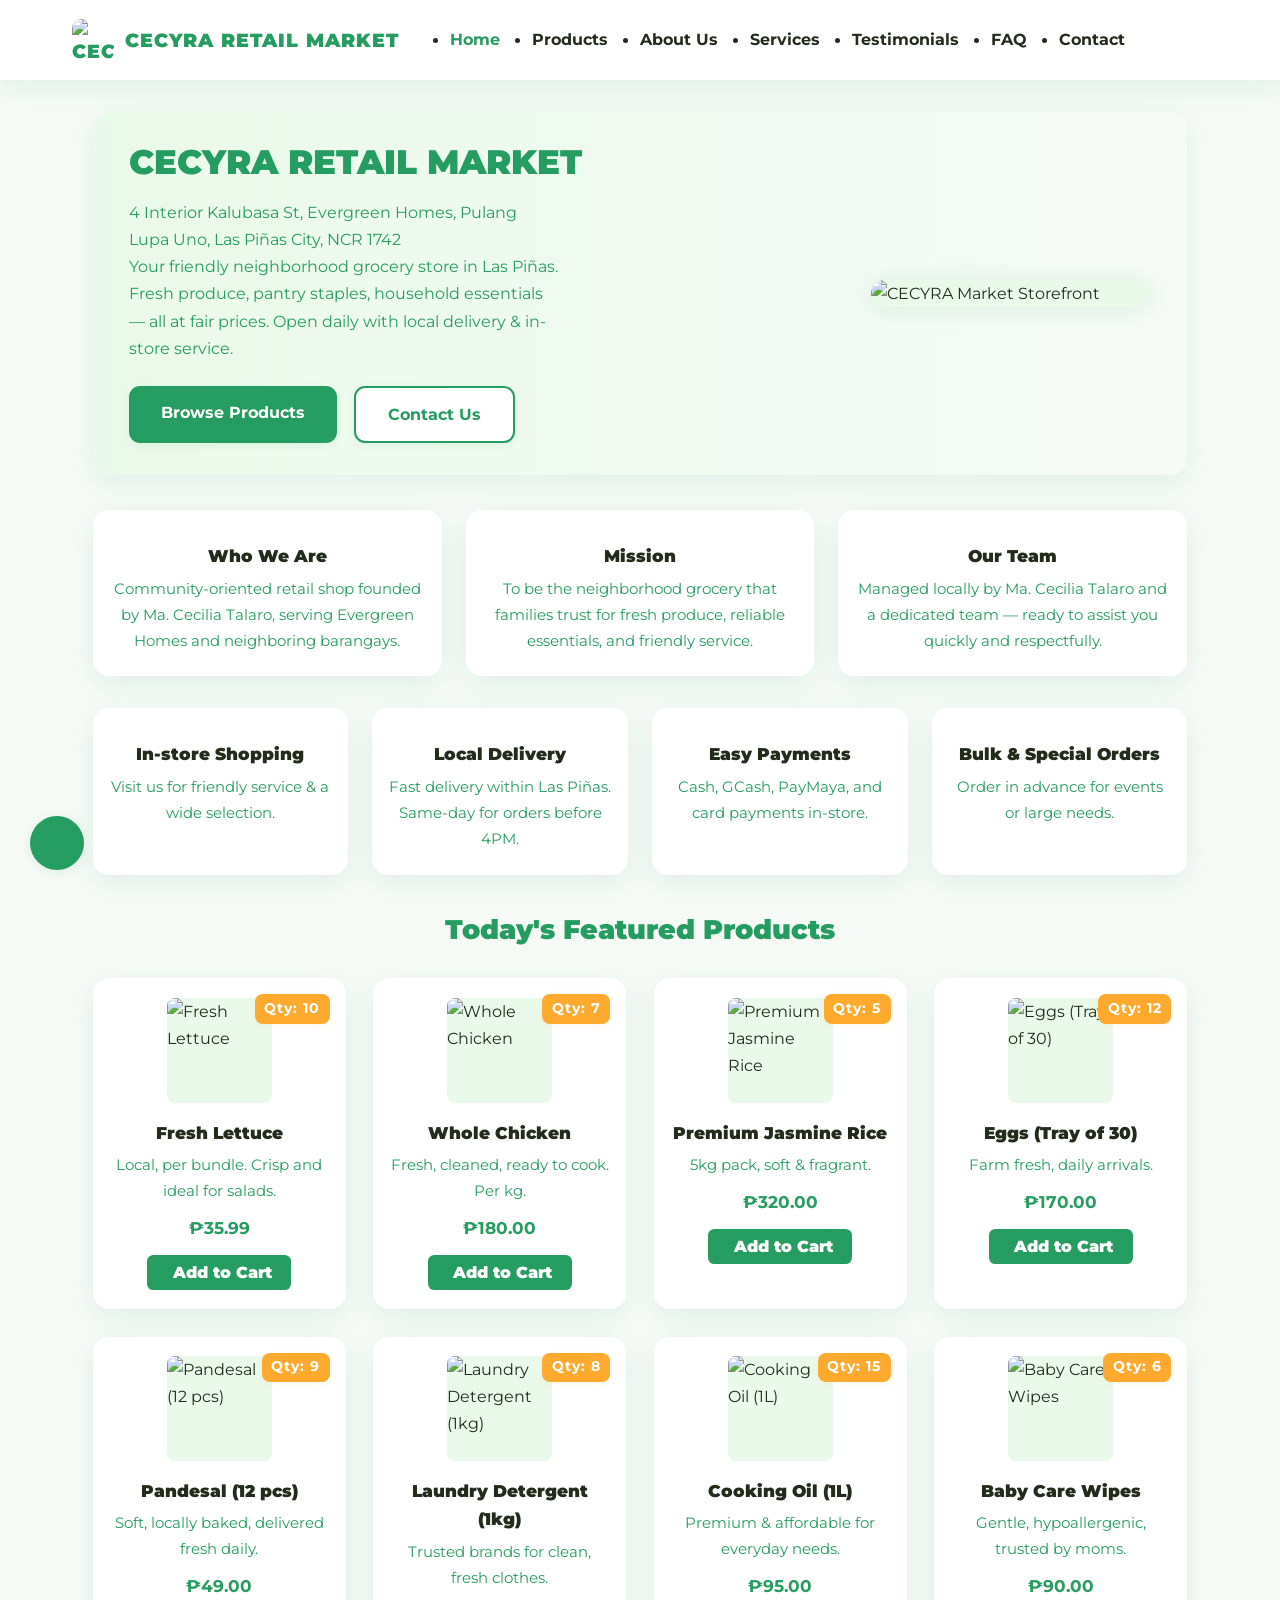
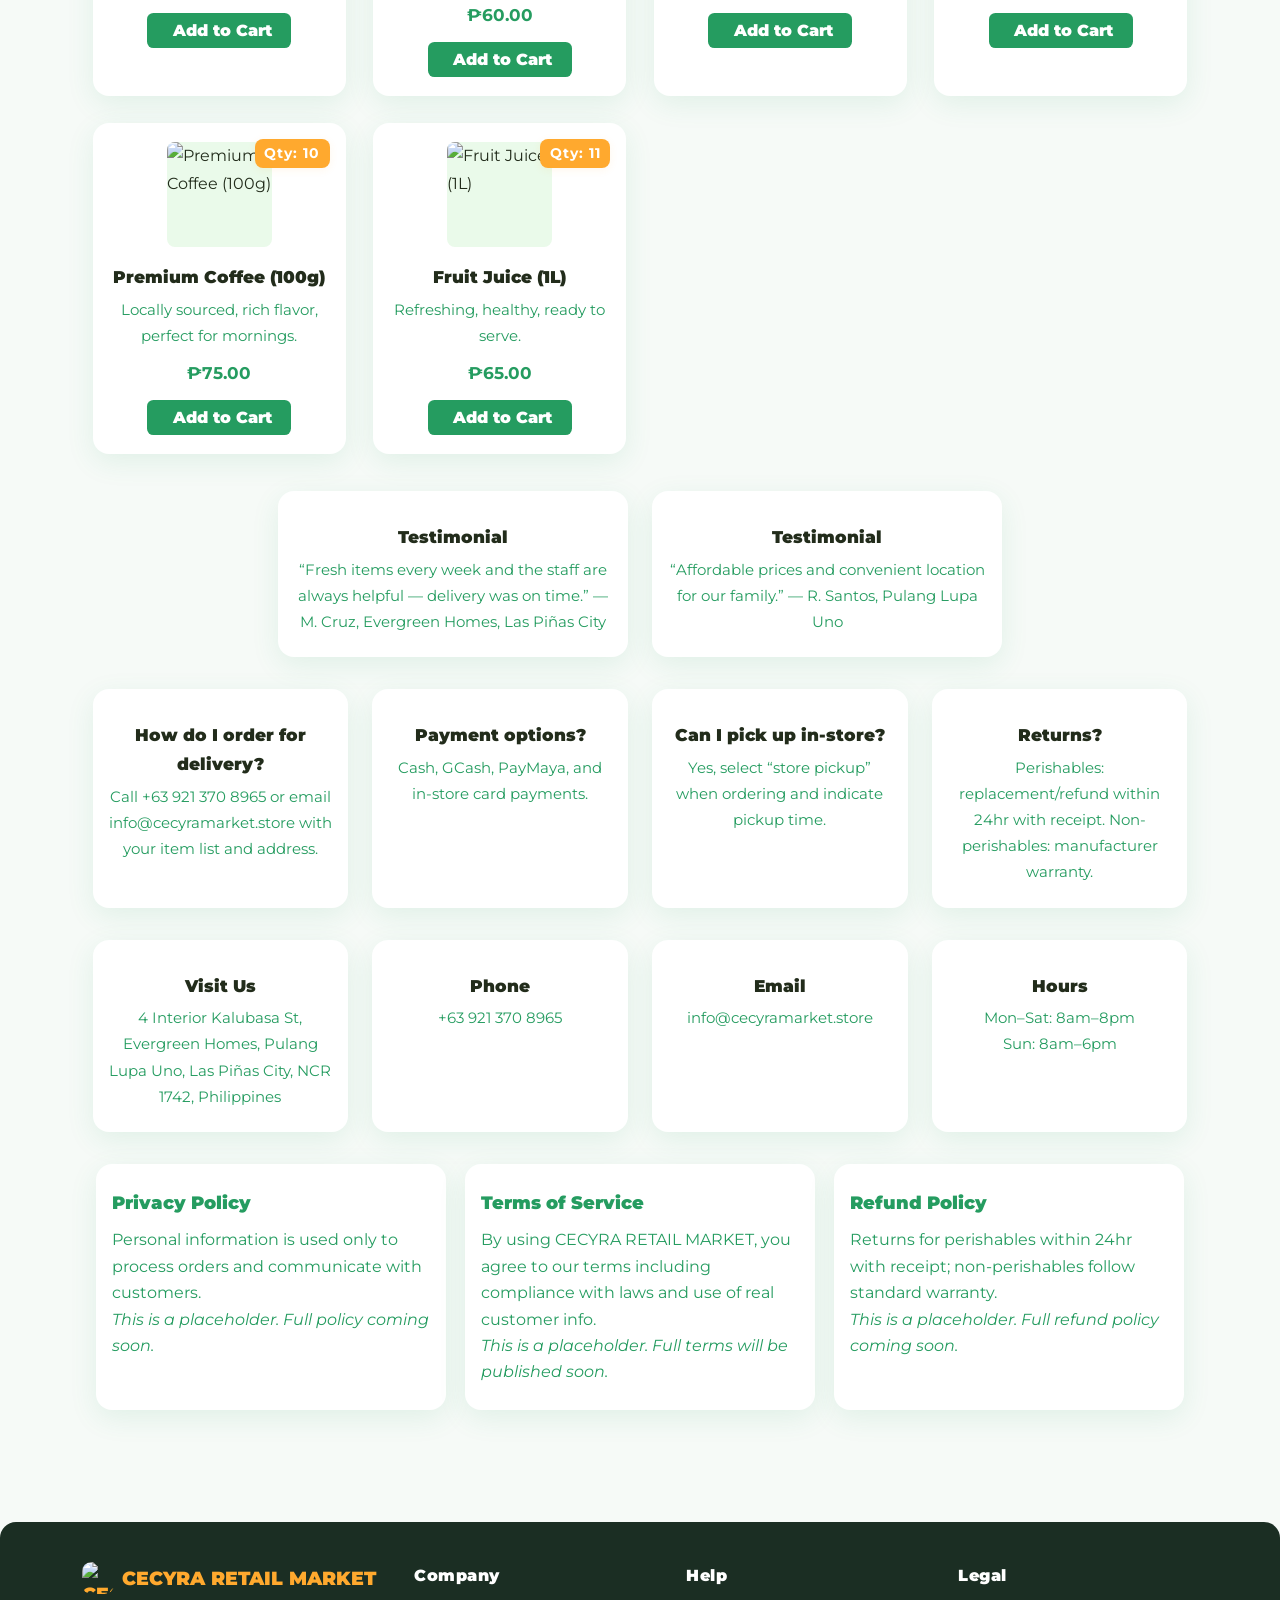
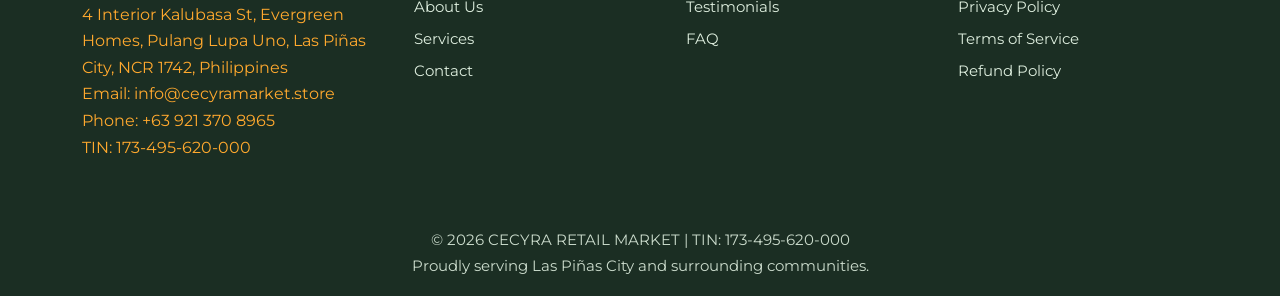
==== index.html @ d8982e48 "Update print statement from 'Hello' to 'Goodbye'" ====
<!DOCTYPE html>
<html lang="en">
<head>
  <meta charset="UTF-8" />
  <meta name="viewport" content="width=device-width, initial-scale=1.0" />
  <title>CECYRA RETAIL MARKET | Local Grocery & Essentials in Las Piñas</title>
  <link rel="icon" type="image/png" href="image/FAVICON.png" />
  <!-- Google Fonts -->
  <link href="https://fonts.googleapis.com/css2?family=Montserrat:wght@400;700;900&display=swap" rel="stylesheet" />
  <!-- Remixicon for icons -->
  <link href="https://cdn.jsdelivr.net/npm/remixicon@4.5.0/fonts/remixicon.css" rel="stylesheet" />
  <style>
    :root {
      --primary: #259c60;
      --accent: #ffa92e;
      --text: #222c1b;
      --background: #f6faf7;
      --white: #fff;
      --radius: 1rem;
      --shadow: 0 8px 28px 0 rgba(37,156,96,0.10);
      --border: 1px solid #e3efdf;
      --footer-bg: #1b2e23;
    }
    * { box-sizing: border-box; margin: 0; padding: 0; }
    body {
      font-family: 'Montserrat', Arial, sans-serif;
      background: var(--background);
      color: var(--text);
      min-height: 100vh;
      line-height: 1.7;
    }
    a {
      color: var(--primary);
      text-decoration: none;
      transition: color .2s;
    }
    a:hover { color: var(--accent); }
    img { max-width: 100%; display: block; border-radius: .6rem; }
    button, input {
      font-family: inherit; outline: none; border: none; background: none;
    }
    /* Header */
    .header {
      width: 100%; background: var(--white); box-shadow: var(--shadow);
      position: sticky; top: 0; z-index: 99;
    }
    .nav {
      display: flex; align-items: center; justify-content: space-between;
      max-width: 1200px; margin: 0 auto; padding: 1.2rem 2rem;
      position: relative;
    }
    .nav-logo {
      display: flex; align-items: center; gap: 0.7rem; font-size: 1.2rem; font-weight: 900; color: var(--primary);
      letter-spacing: 1px;
    }
    .nav-logo img { width: 42px; height: 42px; }
    .nav-list {
      display: flex; align-items: center; gap: 2rem;
    }
    .nav-link {
      color: var(--text); font-weight: 700;
      font-size: 1rem; padding: 0.2rem 0;
      position: relative;
      transition: color .2s;
    }
    .nav-link.active, .nav-link:hover { color: var(--primary); }
    .nav-actions { display: flex; align-items: center; gap: 1.2rem; }
    .nav-toggle {
      display: none; font-size: 2rem; background: none; border: none; cursor: pointer; color: var(--primary); margin-left: 1rem;
      z-index: 200;
    }
    /* Cart Floating Button */
    .floating-cart-btn {
      position: fixed;
      left: 30px; bottom: 30px; z-index: 150;
      background: var(--primary);
      color: var(--white);
      border-radius: 50%;
      width: 54px; height: 54px;
      display: flex; align-items: center; justify-content: center;
      font-size: 2rem; box-shadow: 0 2px 12px 0 rgba(37,156,96,0.13);
      cursor: pointer; border: none;
      transition: background .2s, color .2s, box-shadow .2s;
    }
    .floating-cart-btn:hover {
      background: var(--accent);
      color: var(--primary);
    }
    @media (max-width: 500px) {
      .floating-cart-btn {
        left: 10px; bottom: 10px; width: 42px; height: 42px; font-size: 1.3rem;
      }
    }
    /* Cart Sidebar & Overlay */
    .cart-overlay {
      position: fixed; top: 0; left: 0; width: 100vw; height: 100vh;
      background: rgba(37,156,96,0.14); z-index: 100; display: none;
    }
    .cart-overlay.active { display: block; }
    .cart-sidebar {
      position: fixed; top: 0; right: -100%; width: 350px; max-width: 96vw; height: 100%;
      background: var(--white); box-shadow: -2px 0 16px 0 rgba(37,156,96,0.12);
      z-index: 101; padding: 2rem 1.5rem; display: flex; flex-direction: column; transition: right .25s;
      overflow-y: auto;
    }
    .cart-sidebar.open { right: 0; }
    .cart-sidebar-header {
      display: flex; align-items: center; justify-content: space-between; margin-bottom: 2rem;
    }
    .cart-sidebar-title { font-size: 1.15rem; font-weight: 900; color: var(--primary); }
    .cart-sidebar-close {
      font-size: 1.7rem; color: var(--primary); cursor: pointer; background: none; border: none;
      transition: color .2s;
    }
    .cart-items { flex: 1; overflow-y: auto; display: flex; flex-direction: column; gap: 1.2rem; }
    .cart-item {
      display: flex; gap: 1rem; align-items: flex-start; border-bottom: 1px solid #e3efdf; padding-bottom: 1rem;
    }
    .cart-item-img { width: 55px; height: 55px; object-fit: contain; border-radius: .6rem; background: #eafaea; }
    .cart-item-details { flex: 1; }
    .cart-item-title { font-size: 1rem; font-weight: 700; margin-bottom: .12rem; }
    .cart-item-price { color: var(--primary); font-weight: 700; margin-bottom: .12rem; font-size: 0.97rem; }
    .cart-item-qty {
      display: flex; align-items: center; gap: .4rem; margin-top: .18rem;
    }
    .cart-item-qty-btn {
      font-size: 1.05rem; background: var(--background); border-radius: .3rem; padding: 2px 7px; cursor: pointer;
      color: var(--primary); border: 1px solid #cce4da; transition: background .2s, color .2s;
    }
    .cart-item-qty-btn:hover { background: var(--primary); color: var(--white); }
    .cart-item-remove {
      color: #e14d4d; font-size: 1.13rem; margin-left: .5rem; cursor: pointer; background: none; border: none; transition: color .2s;
    }
    .cart-sidebar-footer {
      margin-top: 2rem; display: flex; align-items: center; justify-content: space-between; font-weight: 700; font-size: 1.05rem;
    }
    .cart-sidebar-footer .checkout-btn {
      padding: 0.6rem 1.3rem; background: var(--primary); color: var(--white); border-radius: .5rem; border: none;
      font-weight: 700; cursor: pointer; transition: background .2s;
    }
    .cart-sidebar-footer .checkout-btn:hover { background: var(--accent); color: var(--primary); }
    /* Main Content */
    main { max-width: 1130px; margin: 0 auto; padding: 2rem 1.1rem 3rem; }
    .hero {
      display: flex; align-items: center; justify-content: space-between; gap: 2.5rem;
      background: linear-gradient(90deg, #eafaea 0%, #f6faf7 100%);
      border-radius: var(--radius); padding: 2rem 2.3rem; margin-bottom: 2.2rem;
      box-shadow: var(--shadow); flex-wrap: wrap;
    }
    .hero-content { flex: 1; min-width: 260px; }
    .hero-title {
      font-size: 2.1rem; font-weight: 900; color: var(--primary); line-height: 1.1; margin-bottom: 1.1rem;
    }
    .hero-desc { color: #259c60; font-size: 1rem; margin-bottom: 1.5rem; max-width: 430px; }
    .hero-btns { display: flex; gap: 1.05rem; }
    .btn-primary, .btn-secondary {
      padding: 0.8rem 2rem; font-size: 1rem; border-radius: .7rem; font-weight: 700;
      cursor: pointer; transition: background .2s, color .2s, box-shadow .2s; box-shadow: 0 2px 8px 0 rgba(37,156,96,.08);
      outline: none; border: none;
    }
    .btn-primary { background: var(--primary); color: var(--white); }
    .btn-primary:hover { background: var(--accent); color: var(--primary);}
    .btn-secondary { background: var(--white); color: var(--primary); border: 2px solid var(--primary);}
    .btn-secondary:hover { background: var(--primary); color: var(--white);}
    .hero-img-container { min-width: 220px; flex: 1; display: flex; justify-content: flex-end; align-items: center;}
    .hero-img {
      width: 280px; max-width: 100%; border-radius: var(--radius); box-shadow: 0 2px 24px 0 rgba(37,156,96,.13); background: #eafaea; object-fit: contain;
    }
    /* Product Section */
    .section-title {
      font-size: 1.7rem; color: var(--primary); font-weight: 900; text-align: center; margin-bottom: 1.6rem; margin-top: .8rem;
    }
    .products-grid {
      display: grid; grid-template-columns: repeat(auto-fit, minmax(220px, 1fr)); gap: 1.7rem; margin-bottom: 2.3rem;
    }
    .product-card {
      background: var(--white); border-radius: var(--radius); box-shadow: var(--shadow); padding: 1.2rem 1rem;
      display: flex; flex-direction: column; align-items: center; transition: transform .18s, box-shadow .2s; position: relative;
    }
    .product-card:hover { transform: translateY(-5px) scale(1.03); box-shadow: 0 11px 28px 0 rgba(37,156,96,.15);}
    .product-img { width: 105px; height: 105px; object-fit: contain; margin-bottom: 1rem; background: #eafaea; border-radius: .5rem;}
    .product-name { font-weight: 900; font-size: 1.05rem; text-align: center; margin-bottom: .3rem;}
    .product-desc { font-size: 0.96rem; color: #259c60; margin-bottom: 0.55rem; text-align: center;}
    .product-stock { font-size: 0.93rem; margin-bottom: 0.2rem; color: var(--primary);}
    .product-price { font-weight: 700; font-size: 1.08rem; color: var(--primary); margin-bottom: .8rem;}
    .product-add {
      background: var(--primary); color: var(--white); border-radius: .4rem; padding: 0.5rem 1.2rem; font-weight: 900; cursor: pointer; font-size: 1rem; border: none;
      transition: background .2s; display: flex; align-items: center; gap: .4rem;
    }
    .product-add:hover { background: var(--accent); color: var(--primary);}
    .product-badge {
      position: absolute; top: 1rem; right: 1rem; background: var(--accent); color: var(--white); font-weight: 700; font-size: .87rem;
      padding: 0.17rem 0.6rem; border-radius: .5rem; letter-spacing: 1px; box-shadow: 0 2px 8px 0 rgba(255,169,46,0.09);
    }
    /* Info Sections */
    .info-sections {
      display: flex; flex-wrap: wrap; gap: 1.5rem; margin-bottom: 2rem; justify-content: center;
    }
    .info-card {
      background: var(--white); border-radius: var(--radius); box-shadow: var(--shadow); padding: 1.4rem 1rem; min-width: 200px; flex: 1 1 220px;
      display: flex; flex-direction: column; align-items: center; text-align: center; max-width: 350px;
    }
    .info-icon { font-size: 2rem; color: var(--primary); margin-bottom: 0.6rem;}
    .info-title { font-size: 1.06rem; font-weight: 900; margin-bottom: .3rem;}
    .info-desc { color: #259c60; font-size: 0.96rem;}
    /* Policy Sections */
    .policy-sections {
      display: flex; flex-wrap: wrap; gap: 1.2rem; margin: 1.5rem 0; justify-content: center;
    }
    .policy-card {
      background: var(--white); border-radius: var(--radius); box-shadow: var(--shadow); padding: 1.5rem 1rem; min-width: 200px; flex: 1 1 200px;
      max-width: 350px; text-align: left; display: flex; flex-direction: column;
    }
    .policy-title { font-size: 1.12rem; font-weight: 900; margin-bottom: .55rem; color: var(--primary);}
    .policy-body { color: #259c60; font-size: 0.97rem; line-height: 1.7;}
    /* Footer */
    .footer {
      background: var(--footer-bg); color: var(--white); padding: 2.5rem 0 1.1rem; margin-top: 2.5rem; border-radius: var(--radius) var(--radius) 0 0;
    }
    .footer-container {
      max-width: 1180px; margin: 0 auto; display: flex; flex-wrap: wrap; gap: 2rem; justify-content: space-between; align-items: flex-start; padding: 0 2rem;
    }
    .footer-brand { flex: 1 1 220px; margin-bottom: 2rem;}
    .footer-logo {
      display: flex; align-items: center; font-size: 1.2rem; font-weight: 900; gap: .5rem; margin-bottom: 0.45rem; color: var(--accent);
    }
    .footer-logo img { width: 32px; height: 32px; }
    .footer-desc { color: #ffa92e; font-size: 0.98rem; margin-bottom: .6rem;}
    .footer-links-group { flex: 1 1 160px; margin-bottom: 2rem;}
    .footer-links-title { font-size: 1rem; font-weight: 900; margin-bottom: .35rem; letter-spacing: .5px;}
    .footer-links { display: flex; flex-direction: column; gap: .35rem;}
    .footer-link { color: #eafaea; font-size: .96rem; transition: color .2s; opacity: .94;}
    .footer-link:hover { color: var(--accent);}
    .footer-bottom { text-align: center; font-size: .95rem; color: #eafaea; margin-top: 1.5rem; opacity: .85;}
    .footer-bottom a { color: #fff; font-weight: 700; text-decoration: underline; transition: color .2s;}
    .footer-bottom a:hover { color: var(--accent);}
    /* Responsive */
    @media (max-width: 1100px) {
      .hero { flex-direction: column; text-align: center; }
      .hero-content, .hero-img-container { justify-content: center; }
      .hero-img { margin: 1.5rem auto 0 auto; }
    }
    @media (max-width: 900px) {
      .nav-list { gap: 1.1rem; }
      .footer-container { flex-direction: column; gap: 2.2rem; align-items: flex-start; }
    }
    @media (max-width: 700px) {
      .nav { padding: 1.1rem .7rem; }
      .main { padding: 1.2rem .5rem 2rem; }
      .products-grid, .info-sections, .policy-sections { gap: .7rem; }
      .footer-container { padding: 0 1rem; }
      .nav-list {
        position: fixed; top: 0; right: -100vw; width: 80vw; height: 100vh; background: var(--white);
        flex-direction: column; gap: 1.6rem; padding-top: 4rem; z-index: 120; transition: right .25s;
        box-shadow: -2px 0 18px 0 rgba(37,156,96,0.09);
      }
      .nav-list.open { right: 0; }
      .nav-toggle { display: block; }
      .nav-close {
        display: none;
      }
      .nav-list .nav-close {
        display: block;
        position: absolute;
        top: 1.1rem;
        right: 1.3rem;
        background: none;
        border: none;
        font-size: 1.7rem;
        color: var(--primary);
        cursor: pointer;
        z-index: 999;
      }
    }
    @media (max-width: 600px) {
      .hero { padding: 1rem .6rem; }
      .policy-card { padding: 1rem .5rem; }
      .footer { padding: 1.2rem 0 .9rem; }
    }
    @media (max-width: 430px) {
      .cart-sidebar { width: 98vw; padding: 1rem .5rem; }
      .footer-logo img { width: 24px; height: 24px; }
    }
  </style>
</head>
<body>
  <header class="header" id="header">
    <nav class="nav">
      <a href="index.html" class="nav-logo">
        <img src="image/LOGO.png" alt="CECYRA Retail Market Logo" />
        CECYRA RETAIL MARKET
      </a>
      <ul class="nav-list" id="nav-list">
        <li><a href="index.html" class="nav-link active">Home</a></li>
        <li><a href="#shop" class="nav-link">Products</a></li>
        <li><a href="#about" class="nav-link">About Us</a></li>
        <li><a href="#services" class="nav-link">Services</a></li>
        <li><a href="#testimonials" class="nav-link">Testimonials</a></li>
        <li><a href="#faq" class="nav-link">FAQ</a></li>
        <li><a href="#contact" class="nav-link">Contact</a></li>
        <button class="nav-close" id="nav-close" aria-label="Close menu"><i class="ri-close-line"></i></button>
      </ul>
      <div class="nav-actions">
        <button class="nav-toggle" id="nav-toggle" aria-label="Open menu"><i class="ri-menu-3-line"></i></button>
      </div>
    </nav>
  </header>

  <!-- Floating Cart Button -->
  <button class="floating-cart-btn" id="cart-btn" aria-label="Open cart">
    <i class="ri-shopping-basket-2-line"></i>
  </button>

  <!-- Cart Sidebar & Overlay -->
  <div class="cart-overlay" id="cart-overlay"></div>
  <aside class="cart-sidebar" id="cart-sidebar" aria-label="Shopping cart">
    <div class="cart-sidebar-header">
      <div class="cart-sidebar-title">My Cart</div>
      <button class="cart-sidebar-close" id="cart-close-btn" aria-label="Close cart"><i class="ri-close-line"></i></button>
    </div>
    <div class="cart-items" id="cart-items">
      <!-- Cart items will be rendered here by JS -->
    </div>
    <div class="cart-sidebar-footer">
      <span><span id="cart-items-count">0</span> items | <span id="cart-total">₱0</span></span>
      <button class="checkout-btn" id="checkout-btn">Checkout</button>
    </div>
  </aside>

  <main>
    <!-- Hero Section -->
    <section class="hero" id="home">
      <div class="hero-content">
        <h1 class="hero-title">CECYRA RETAIL MARKET</h1>
        <div class="hero-desc">
          4 Interior Kalubasa St, Evergreen Homes, Pulang Lupa Uno, Las Piñas City, NCR 1742<br>
          Your friendly neighborhood grocery store in Las Piñas.<br>
          Fresh produce, pantry staples, household essentials — all at fair prices. Open daily with local delivery & in-store service.
        </div>
        <div class="hero-btns">
          <a href="#shop" class="btn-primary">Browse Products</a>
          <a href="#contact" class="btn-secondary">Contact Us</a>
        </div>
      </div>
      <div class="hero-img-container">
        <img src="image/placeholder.png" alt="CECYRA Market Storefront" class="hero-img" />
      </div>
    </section>

    <!-- About Us -->
    <section class="info-sections" id="about">
      <div class="info-card">
        <div class="info-icon"><i class="ri-home-heart-line"></i></div>
        <div class="info-title">Who We Are</div>
        <div class="info-desc">
          Community-oriented retail shop founded by Ma. Cecilia Talaro, serving Evergreen Homes and neighboring barangays.
        </div>
      </div>
      <div class="info-card">
        <div class="info-icon"><i class="ri-star-smile-line"></i></div>
        <div class="info-title">Mission</div>
        <div class="info-desc">
          To be the neighborhood grocery that families trust for fresh produce, reliable essentials, and friendly service.
        </div>
      </div>
      <div class="info-card">
        <div class="info-icon"><i class="ri-team-line"></i></div>
        <div class="info-title">Our Team</div>
        <div class="info-desc">
          Managed locally by Ma. Cecilia Talaro and a dedicated team — ready to assist you quickly and respectfully.
        </div>
      </div>
    </section>

    <!-- Services -->
    <section class="info-sections" id="services">
      <div class="info-card">
        <div class="info-icon"><i class="ri-shopping-cart-line"></i></div>
        <div class="info-title">In-store Shopping</div>
        <div class="info-desc">Visit us for friendly service & a wide selection.</div>
      </div>
      <div class="info-card">
        <div class="info-icon"><i class="ri-truck-line"></i></div>
        <div class="info-title">Local Delivery</div>
        <div class="info-desc">Fast delivery within Las Piñas. Same-day for orders before 4PM.</div>
      </div>
      <div class="info-card">
        <div class="info-icon"><i class="ri-wallet-3-line"></i></div>
        <div class="info-title">Easy Payments</div>
        <div class="info-desc">Cash, GCash, PayMaya, and card payments in-store.</div>
      </div>
      <div class="info-card">
        <div class="info-icon"><i class="ri-box-3-line"></i></div>
        <div class="info-title">Bulk & Special Orders</div>
        <div class="info-desc">Order in advance for events or large needs.</div>
      </div>
    </section>

    <!-- Products -->
    <section id="shop">
      <h2 class="section-title">Today's Featured Products</h2>
      <div class="products-grid" id="products-grid">
        <div class="product-card" data-id="1">
          <span class="product-badge">Qty: 10</span>
          <img src="image/placeholder.png" alt="Fresh Lettuce" class="product-img" />
          <div class="product-name">Fresh Lettuce</div>
          <div class="product-desc">Local, per bundle. Crisp and ideal for salads.</div>
          <div class="product-price">₱35.99</div>
          <button class="product-add"><i class="ri-shopping-cart-2-line"></i> Add to Cart</button>
        </div>
        <div class="product-card" data-id="2">
          <span class="product-badge">Qty: 7</span>
          <img src="image/placeholder.png" alt="Whole Chicken" class="product-img" />
          <div class="product-name">Whole Chicken</div>
          <div class="product-desc">Fresh, cleaned, ready to cook. Per kg.</div>
          <div class="product-price">₱180.00</div>
          <button class="product-add"><i class="ri-shopping-cart-2-line"></i> Add to Cart</button>
        </div>
        <div class="product-card" data-id="3">
          <span class="product-badge">Qty: 5</span>
          <img src="image/placeholder.png" alt="Premium Jasmine Rice" class="product-img" />
          <div class="product-name">Premium Jasmine Rice</div>
          <div class="product-desc">5kg pack, soft & fragrant.</div>
          <div class="product-price">₱320.00</div>
          <button class="product-add"><i class="ri-shopping-cart-2-line"></i> Add to Cart</button>
        </div>
        <div class="product-card" data-id="4">
          <span class="product-badge">Qty: 12</span>
          <img src="image/placeholder.png" alt="Eggs (Tray of 30)" class="product-img" />
          <div class="product-name">Eggs (Tray of 30)</div>
          <div class="product-desc">Farm fresh, daily arrivals.</div>
          <div class="product-price">₱170.00</div>
          <button class="product-add"><i class="ri-shopping-cart-2-line"></i> Add to Cart</button>
        </div>
        <div class="product-card" data-id="5">
          <span class="product-badge">Qty: 9</span>
          <img src="image/placeholder.png" alt="Pandesal (12 pcs)" class="product-img" />
          <div class="product-name">Pandesal (12 pcs)</div>
          <div class="product-desc">Soft, locally baked, delivered fresh daily.</div>
          <div class="product-price">₱49.00</div>
          <button class="product-add"><i class="ri-shopping-cart-2-line"></i> Add to Cart</button>
        </div>
        <div class="product-card" data-id="6">
          <span class="product-badge">Qty: 8</span>
          <img src="image/placeholder.png" alt="Laundry Detergent (1kg)" class="product-img" />
          <div class="product-name">Laundry Detergent (1kg)</div>
          <div class="product-desc">Trusted brands for clean, fresh clothes.</div>
          <div class="product-price">₱60.00</div>
          <button class="product-add"><i class="ri-shopping-cart-2-line"></i> Add to Cart</button>
        </div>
        <div class="product-card" data-id="7">
          <span class="product-badge">Qty: 15</span>
          <img src="image/placeholder.png" alt="Cooking Oil (1L)" class="product-img" />
          <div class="product-name">Cooking Oil (1L)</div>
          <div class="product-desc">Premium & affordable for everyday needs.</div>
          <div class="product-price">₱95.00</div>
          <button class="product-add"><i class="ri-shopping-cart-2-line"></i> Add to Cart</button>
        </div>
        <div class="product-card" data-id="8">
          <span class="product-badge">Qty: 6</span>
          <img src="image/placeholder.png" alt="Baby Care Wipes" class="product-img" />
          <div class="product-name">Baby Care Wipes</div>
          <div class="product-desc">Gentle, hypoallergenic, trusted by moms.</div>
          <div class="product-price">₱90.00</div>
          <button class="product-add"><i class="ri-shopping-cart-2-line"></i> Add to Cart</button>
        </div>
        <div class="product-card" data-id="9">
          <span class="product-badge">Qty: 10</span>
          <img src="image/placeholder.png" alt="Premium Coffee (100g)" class="product-img" />
          <div class="product-name">Premium Coffee (100g)</div>
          <div class="product-desc">Locally sourced, rich flavor, perfect for mornings.</div>
          <div class="product-price">₱75.00</div>
          <button class="product-add"><i class="ri-shopping-cart-2-line"></i> Add to Cart</button>
        </div>
        <div class="product-card" data-id="10">
          <span class="product-badge">Qty: 11</span>
          <img src="image/placeholder.png" alt="Fruit Juice (1L)" class="product-img" />
          <div class="product-name">Fruit Juice (1L)</div>
          <div class="product-desc">Refreshing, healthy, ready to serve.</div>
          <div class="product-price">₱65.00</div>
          <button class="product-add"><i class="ri-shopping-cart-2-line"></i> Add to Cart</button>
        </div>
      </div>
    </section>

    <!-- Testimonials -->
    <section class="info-sections" id="testimonials">
      <div class="info-card">
        <div class="info-icon"><i class="ri-chat-3-line"></i></div>
        <div class="info-title">Testimonial</div>
        <div class="info-desc">
          “Fresh items every week and the staff are always helpful — delivery was on time.” — M. Cruz, Evergreen Homes, Las Piñas City
        </div>
      </div>
      <div class="info-card">
        <div class="info-icon"><i class="ri-chat-3-line"></i></div>
        <div class="info-title">Testimonial</div>
        <div class="info-desc">
          “Affordable prices and convenient location for our family.” — R. Santos, Pulang Lupa Uno
        </div>
      </div>
    </section>

    <!-- FAQ -->
    <section class="info-sections" id="faq">
      <div class="info-card">
        <div class="info-icon"><i class="ri-question-answer-line"></i></div>
        <div class="info-title">How do I order for delivery?</div>
        <div class="info-desc">Call +63 921 370 8965 or email info@cecyramarket.store with your item list and address.</div>
      </div>
      <div class="info-card">
        <div class="info-icon"><i class="ri-question-answer-line"></i></div>
        <div class="info-title">Payment options?</div>
        <div class="info-desc">Cash, GCash, PayMaya, and in-store card payments.</div>
      </div>
      <div class="info-card">
        <div class="info-icon"><i class="ri-question-answer-line"></i></div>
        <div class="info-title">Can I pick up in-store?</div>
        <div class="info-desc">Yes, select “store pickup” when ordering and indicate pickup time.</div>
      </div>
      <div class="info-card">
        <div class="info-icon"><i class="ri-question-answer-line"></i></div>
        <div class="info-title">Returns?</div>
        <div class="info-desc">Perishables: replacement/refund within 24hr with receipt. Non-perishables: manufacturer warranty.</div>
      </div>
    </section>

    <!-- Contact -->
    <section class="info-sections" id="contact">
      <div class="info-card">
        <div class="info-icon"><i class="ri-map-pin-line"></i></div>
        <div class="info-title">Visit Us</div>
        <div class="info-desc">
          4 Interior Kalubasa St, Evergreen Homes, Pulang Lupa Uno, Las Piñas City, NCR 1742, Philippines
        </div>
      </div>
      <div class="info-card">
        <div class="info-icon"><i class="ri-phone-line"></i></div>
        <div class="info-title">Phone</div>
        <div class="info-desc">
          <a href="tel:+639213708965">+63 921 370 8965</a>
        </div>
      </div>
      <div class="info-card">
        <div class="info-icon"><i class="ri-mail-send-line"></i></div>
        <div class="info-title">Email</div>
        <div class="info-desc">
          <a href="mailto:info@cecyramarket.store">info@cecyramarket.store</a>
        </div>
      </div>
      <div class="info-card">
        <div class="info-icon"><i class="ri-time-line"></i></div>
        <div class="info-title">Hours</div>
        <div class="info-desc">
          Mon–Sat: 8am–8pm<br>Sun: 8am–6pm
        </div>
      </div>
    </section>

    <!-- Policy Links Section -->
    <section class="policy-sections" id="policies">
      <div class="policy-card">
        <div class="policy-title">Privacy Policy</div>
        <div class="policy-body">
          Personal information is used only to process orders and communicate with customers.<br>
          <em>This is a placeholder. Full policy coming soon.</em>
        </div>
      </div>
      <div class="policy-card">
        <div class="policy-title">Terms of Service</div>
        <div class="policy-body">
          By using CECYRA RETAIL MARKET, you agree to our terms including compliance with laws and use of real customer info.<br>
          <em>This is a placeholder. Full terms will be published soon.</em>
        </div>
      </div>
      <div class="policy-card">
        <div class="policy-title">Refund Policy</div>
        <div class="policy-body">
          Returns for perishables within 24hr with receipt; non-perishables follow standard warranty.<br>
          <em>This is a placeholder. Full refund policy coming soon.</em>
        </div>
      </div>
    </section>
  </main>

  <footer class="footer">
    <div class="footer-container">
      <div class="footer-brand">
        <div class="footer-logo">
          <img src="image/LOGO.png" alt="CECYRA Retail Market Logo" />
          CECYRA RETAIL MARKET
        </div>
        <div class="footer-desc">
          4 Interior Kalubasa St, Evergreen Homes, Pulang Lupa Uno, Las Piñas City, NCR 1742, Philippines<br>
          Email: <a href="mailto:info@cecyramarket.store" style="color:var(--accent);">info@cecyramarket.store</a><br>
          Phone: <a href="tel:+639213708965" style="color:var(--accent);">+63 921 370 8965</a><br>
          TIN: 173-495-620-000
        </div>
      </div>
      <div class="footer-links-group">
        <div class="footer-links-title">Company</div>
        <div class="footer-links">
          <a href="#about" class="footer-link">About Us</a>
          <a href="#services" class="footer-link">Services</a>
          <a href="#contact" class="footer-link">Contact</a>
        </div>
      </div>
      <div class="footer-links-group">
        <div class="footer-links-title">Help</div>
        <div class="footer-links">
          <a href="#testimonials" class="footer-link">Testimonials</a>
          <a href="#faq" class="footer-link">FAQ</a>
        </div>
      </div>
      <div class="footer-links-group">
        <div class="footer-links-title">Legal</div>
        <div class="footer-links">
          <a href="privacy-policy.html" class="footer-link">Privacy Policy</a>
          <a href="terms.html" class="footer-link">Terms of Service</a>
          <a href="refund-policy.html" class="footer-link">Refund Policy</a>
        </div>
      </div>
    </div>
    <div class="footer-bottom">
      &copy; <span id="footer-year"></span> CECYRA RETAIL MARKET | TIN: 173-495-620-000<br>
      Proudly serving Las Piñas City and surrounding communities.
    </div>
  </footer>

  <!-- Scripts -->
  <script>
    // Navigation for mobile
    const navToggle = document.getElementById('nav-toggle');
    const navClose = document.getElementById('nav-close');
    const navList = document.getElementById('nav-list');
    function showBurger(show) {
      // Only show/hide burger button on mobile screen
      if (window.innerWidth <= 700) {
        navToggle.style.display = show ? 'block' : 'none';
      } else {
        navToggle.style.display = '';
      }
    }
    navToggle && navToggle.addEventListener('click', () => {
      navList.classList.add('open');
      showBurger(false);
    });
    navClose && navClose.addEventListener('click', () => {
      navList.classList.remove('open');
      showBurger(true);
    });
    document.querySelectorAll('.nav-link').forEach(link => {
      link.addEventListener('click', () => {
        navList.classList.remove('open');
        showBurger(true);
      });
    });
    // On resize, reset burger button visibility
    window.addEventListener('resize', function() {
      if (!navList.classList.contains('open')) {
        showBurger(true);
      } else {
        showBurger(false);
      }
    });
    // Initial state
    showBurger(true);

    // Cart functionality
    let cart = [];
    const products = [
      {
        id: 1, name: "Fresh Lettuce", price: 35.99, img: "image/placeholder.png"
      },
      {
        id: 2, name: "Whole Chicken", price: 180.00, img: "image/placeholder.png"
      },
      {
        id: 3, name: "Premium Jasmine Rice", price: 320.00, img: "image/placeholder.png"
      },
      {
        id: 4, name: "Eggs (Tray of 30)", price: 170.00, img: "image/placeholder.png"
      },
      {
        id: 5, name: "Pandesal (12 pcs)", price: 49.00, img: "image/placeholder.png"
      },
      {
        id: 6, name: "Laundry Detergent (1kg)", price: 60.00, img: "image/placeholder.png"
      },
      {
        id: 7, name: "Cooking Oil (1L)", price: 95.00, img: "image/placeholder.png"
      },
      {
        id: 8, name: "Baby Care Wipes", price: 90.00, img: "image/placeholder.png"
      },
      {
        id: 9, name: "Premium Coffee (100g)", price: 75.00, img: "image/placeholder.png"
      },
      {
        id: 10, name: "Fruit Juice (1L)", price: 65.00, img: "image/placeholder.png"
      }
    ];

    const cartBtn = document.getElementById('cart-btn');
    const cartSidebar = document.getElementById('cart-sidebar');
    const cartCloseBtn = document.getElementById('cart-close-btn');
    const cartOverlay = document.getElementById('cart-overlay');
    const cartItemsContainer = document.getElementById('cart-items');
    const cartItemsCount = document.getElementById('cart-items-count');
    const cartTotal = document.getElementById('cart-total');
    const checkoutBtn = document.getElementById('checkout-btn');

    function openCart() {
      cartSidebar.classList.add('open');
      cartOverlay.classList.add('active');
      document.body.style.overflow = 'hidden';
    }
    function closeCart() {
      cartSidebar.classList.remove('open');
      cartOverlay.classList.remove('active');
      document.body.style.overflow = '';
    }
    cartBtn && cartBtn.addEventListener('click', openCart);
    cartCloseBtn && cartCloseBtn.addEventListener('click', closeCart);
    cartOverlay && cartOverlay.addEventListener('click', closeCart);

    // Add to cart logic
    document.querySelectorAll('.product-add').forEach((btn, idx) => {
      btn.addEventListener('click', function() {
        const card = btn.closest('.product-card');
        const pid = parseInt(card.getAttribute('data-id'));
        addToCart(pid);
      });
    });

    function addToCart(productId) {
      const prod = products.find(p => p.id === productId);
      const itemIndex = cart.findIndex(i => i.id === productId);
      if (itemIndex > -1) {
        cart[itemIndex].qty += 1;
      } else {
        cart.push({
          id: prod.id,
          name: prod.name,
          price: prod.price,
          img: prod.img,
          qty: 1
        });
      }
      renderCart();
    }

    function increaseQty(productId) {
      const item = cart.find(i => i.id === productId);
      if (item) {
        item.qty += 1;
        renderCart();
      }
    }

    function decreaseQty(productId) {
      const item = cart.find(i => i.id === productId);
      if (item && item.qty > 1) {
        item.qty -= 1;
        renderCart();
      }
    }

    function removeItem(productId) {
      cart = cart.filter(i => i.id !== productId);
      renderCart();
    }

    function renderCart() {
      cartItemsContainer.innerHTML = '';
      if (cart.length === 0) {
        cartItemsContainer.innerHTML = '<div style="text-align:center;color:#aaa;font-size:1rem;">Your cart is empty.</div>';
      } else {
        cart.forEach(item => {
          const div = document.createElement('div');
          div.className = 'cart-item';
          div.innerHTML = `
            <img src="${item.img}" alt="${item.name}" class="cart-item-img">
            <div class="cart-item-details">
              <div class="cart-item-title">${item.name}</div>
              <div class="cart-item-price">₱${item.price}</div>
              <div class="cart-item-qty">
                <button class="cart-item-qty-btn" aria-label="Decrease quantity"><i class="ri-subtract-line"></i></button>
                <span>${item.qty}</span>
                <button class="cart-item-qty-btn" aria-label="Increase quantity"><i class="ri-add-line"></i></button>
                <button class="cart-item-remove" aria-label="Remove item"><i class="ri-delete-bin-6-line"></i></button>
              </div>
            </div>
          `;
          div.querySelector('.cart-item-qty-btn[aria-label="Decrease quantity"]').addEventListener('click', function() {
            decreaseQty(item.id);
          });
          div.querySelector('.cart-item-qty-btn[aria-label="Increase quantity"]').addEventListener('click', function() {
            increaseQty(item.id);
          });
          div.querySelector('.cart-item-remove').addEventListener('click', function() {
            removeItem(item.id);
          });
          cartItemsContainer.appendChild(div);
        });
      }
      cartItemsCount.textContent = cart.reduce((total, i) => total + i.qty, 0);
      cartTotal.textContent = '₱' + cart.reduce((total, i) => total + i.qty * i.price, 0).toFixed(2);
    }

    // Initial cart render (empty)
    renderCart();

    // Footer year
    document.getElementById('footer-year').textContent = new Date().getFullYear();

    // Checkout button - redirect to order-summary.html
    checkoutBtn && checkoutBtn.addEventListener('click', function() {
      window.location.href = "order-summary.html";
    });
  </script>
</body>
</html>
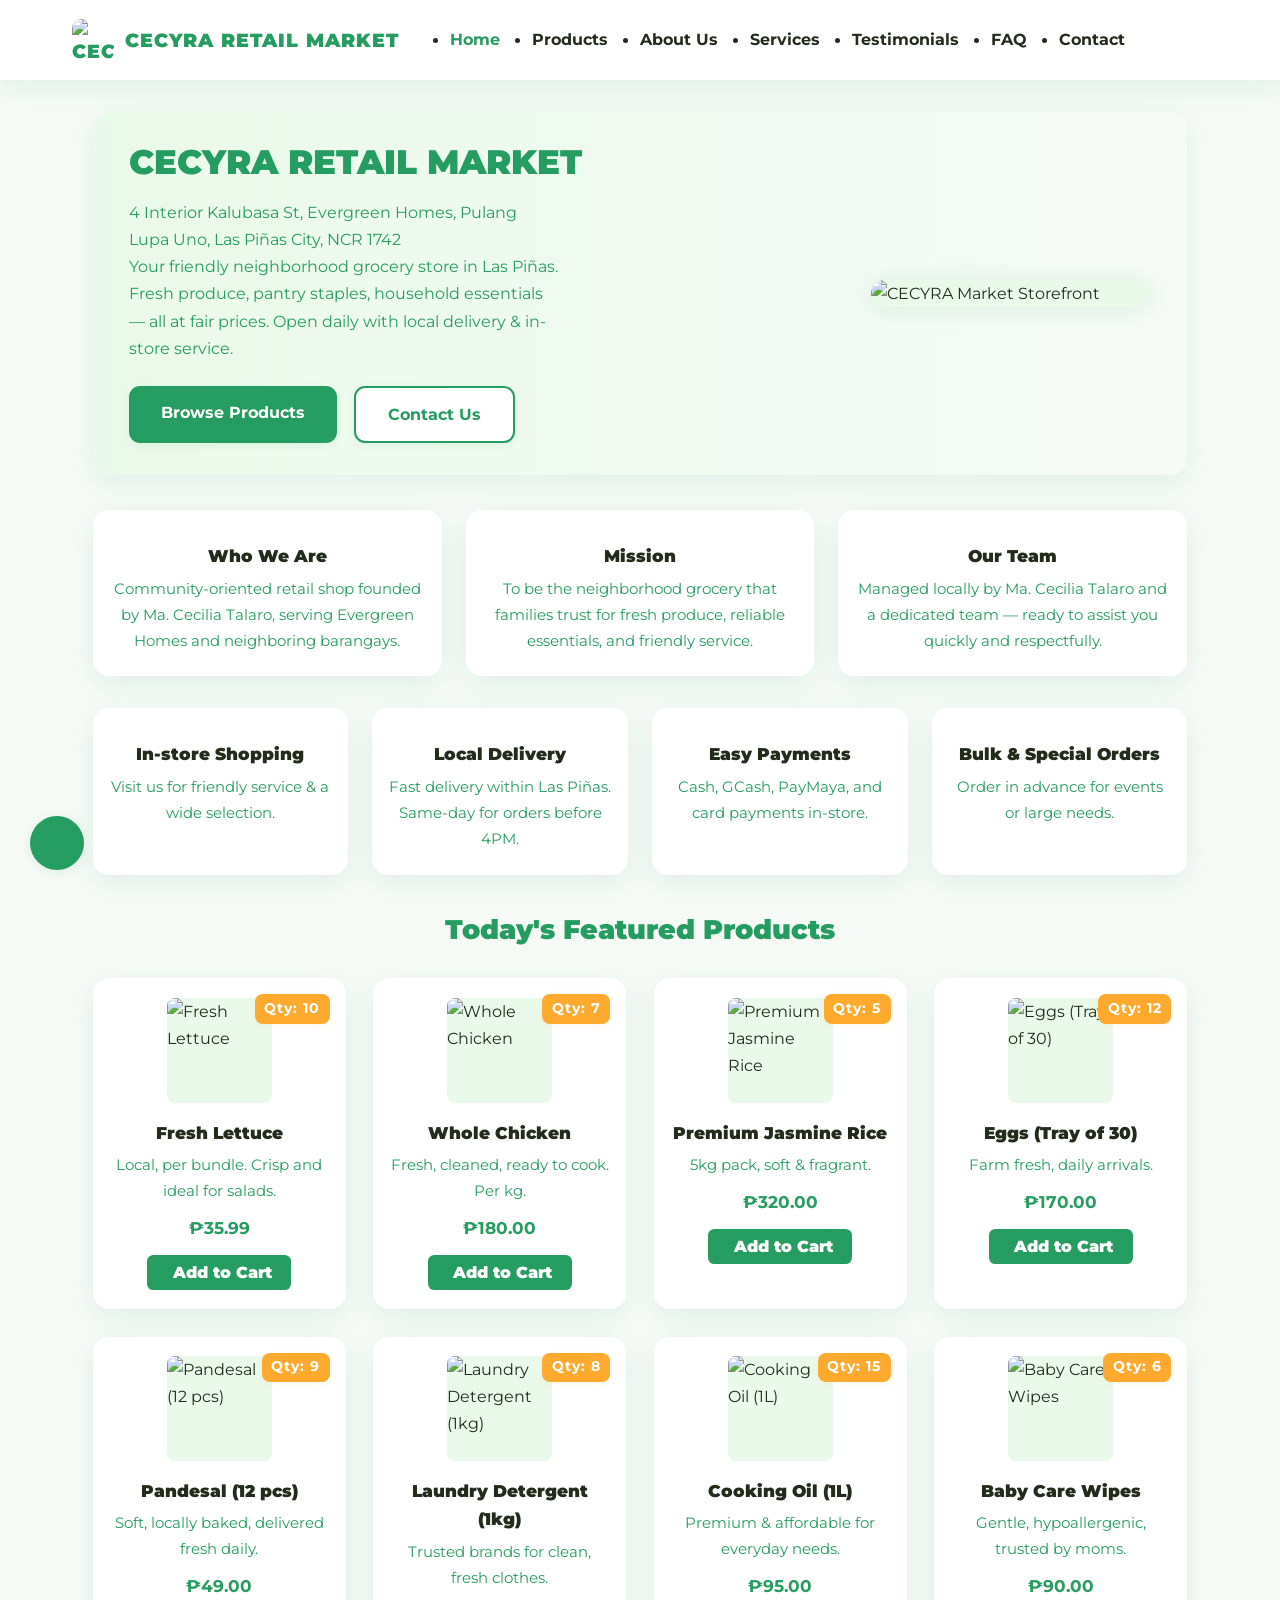
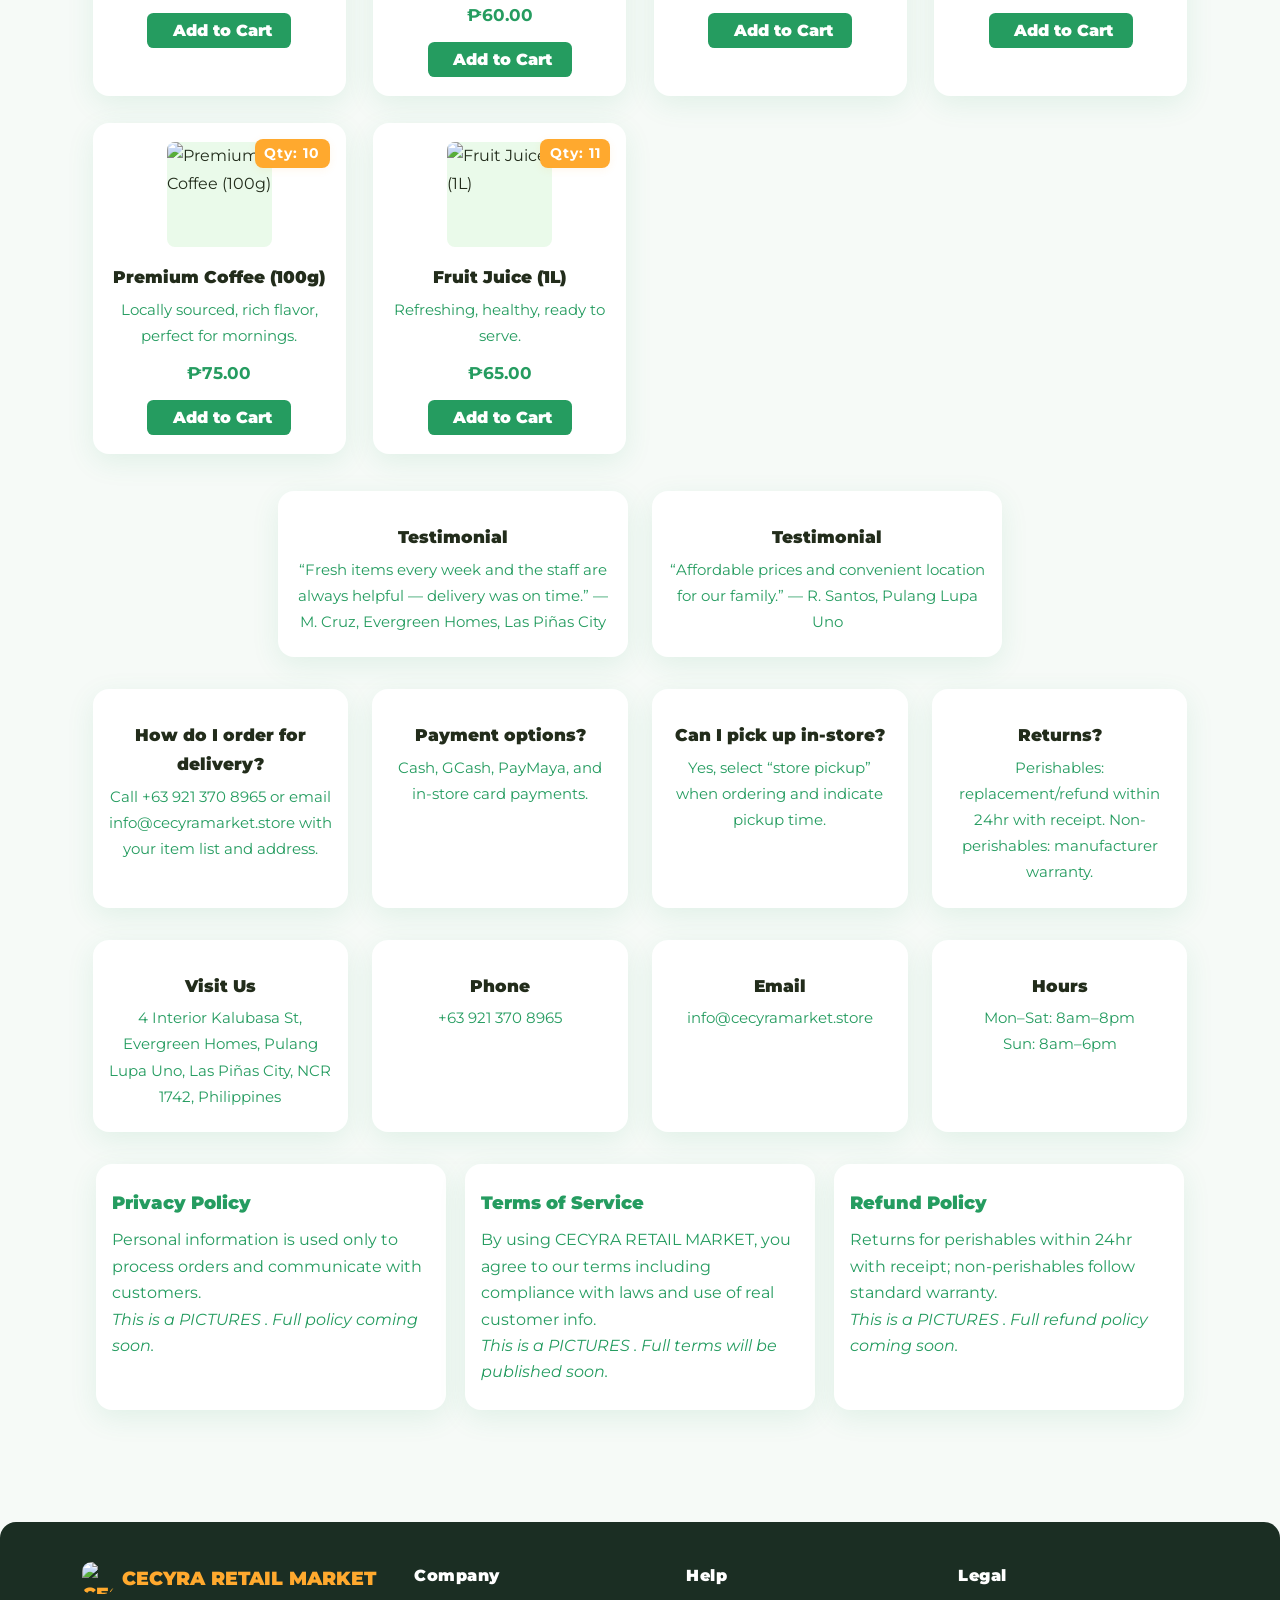
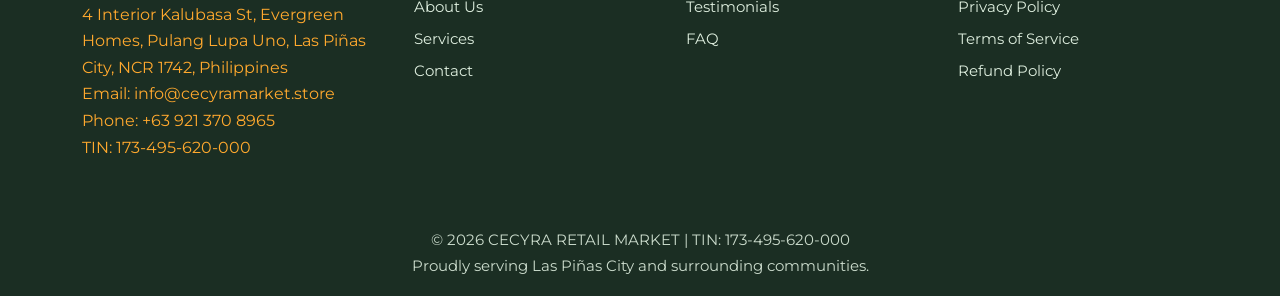
==== commit 37ba1cd2: "Update index.html" ====
--- a/index.html
+++ b/index.html
@@ -4,7 +4,7 @@
   <meta charset="UTF-8" />
   <meta name="viewport" content="width=device-width, initial-scale=1.0" />
   <title>CECYRA RETAIL MARKET | Local Grocery & Essentials in Las Piñas</title>
-  <link rel="icon" type="image/png" href="image/FAVICON.png" />
+  <link rel="icon" type="image/png" href="image/LOGO.png" />
   <!-- Google Fonts -->
   <link href="https://fonts.googleapis.com/css2?family=Montserrat:wght@400;700;900&display=swap" rel="stylesheet" />
   <!-- Remixicon for icons -->
@@ -343,7 +343,7 @@
         </div>
       </div>
       <div class="hero-img-container">
-        <img src="image/placeholder.png" alt="CECYRA Market Storefront" class="hero-img" />
+        <img src="image/LOGO.png" alt="CECYRA Market Storefront" class="hero-img" />
       </div>
     </section>
 
@@ -402,7 +402,7 @@
       <div class="products-grid" id="products-grid">
         <div class="product-card" data-id="1">
           <span class="product-badge">Qty: 10</span>
-          <img src="image/placeholder.png" alt="Fresh Lettuce" class="product-img" />
+          <img src="image/PICTURES 1.png" alt="Fresh Lettuce" class="product-img" />
           <div class="product-name">Fresh Lettuce</div>
           <div class="product-desc">Local, per bundle. Crisp and ideal for salads.</div>
           <div class="product-price">₱35.99</div>
@@ -410,7 +410,7 @@
         </div>
         <div class="product-card" data-id="2">
           <span class="product-badge">Qty: 7</span>
-          <img src="image/placeholder.png" alt="Whole Chicken" class="product-img" />
+          <img src="image/PICTURES 2.png" alt="Whole Chicken" class="product-img" />
           <div class="product-name">Whole Chicken</div>
           <div class="product-desc">Fresh, cleaned, ready to cook. Per kg.</div>
           <div class="product-price">₱180.00</div>
@@ -418,7 +418,7 @@
         </div>
         <div class="product-card" data-id="3">
           <span class="product-badge">Qty: 5</span>
-          <img src="image/placeholder.png" alt="Premium Jasmine Rice" class="product-img" />
+          <img src="image/PICTURES 3.png" alt="Premium Jasmine Rice" class="product-img" />
           <div class="product-name">Premium Jasmine Rice</div>
           <div class="product-desc">5kg pack, soft & fragrant.</div>
           <div class="product-price">₱320.00</div>
@@ -426,7 +426,7 @@
         </div>
         <div class="product-card" data-id="4">
           <span class="product-badge">Qty: 12</span>
-          <img src="image/placeholder.png" alt="Eggs (Tray of 30)" class="product-img" />
+          <img src="image/PICTURES 4.png" alt="Eggs (Tray of 30)" class="product-img" />
           <div class="product-name">Eggs (Tray of 30)</div>
           <div class="product-desc">Farm fresh, daily arrivals.</div>
           <div class="product-price">₱170.00</div>
@@ -434,7 +434,7 @@
         </div>
         <div class="product-card" data-id="5">
           <span class="product-badge">Qty: 9</span>
-          <img src="image/placeholder.png" alt="Pandesal (12 pcs)" class="product-img" />
+          <img src="image/PICTURES 5.png" alt="Pandesal (12 pcs)" class="product-img" />
           <div class="product-name">Pandesal (12 pcs)</div>
           <div class="product-desc">Soft, locally baked, delivered fresh daily.</div>
           <div class="product-price">₱49.00</div>
@@ -442,7 +442,7 @@
         </div>
         <div class="product-card" data-id="6">
           <span class="product-badge">Qty: 8</span>
-          <img src="image/placeholder.png" alt="Laundry Detergent (1kg)" class="product-img" />
+          <img src="image/PICTURES 6.png" alt="Laundry Detergent (1kg)" class="product-img" />
           <div class="product-name">Laundry Detergent (1kg)</div>
           <div class="product-desc">Trusted brands for clean, fresh clothes.</div>
           <div class="product-price">₱60.00</div>
@@ -450,7 +450,7 @@
         </div>
         <div class="product-card" data-id="7">
           <span class="product-badge">Qty: 15</span>
-          <img src="image/placeholder.png" alt="Cooking Oil (1L)" class="product-img" />
+          <img src="image/PICTURES 7.png" alt="Cooking Oil (1L)" class="product-img" />
           <div class="product-name">Cooking Oil (1L)</div>
           <div class="product-desc">Premium & affordable for everyday needs.</div>
           <div class="product-price">₱95.00</div>
@@ -458,7 +458,7 @@
         </div>
         <div class="product-card" data-id="8">
           <span class="product-badge">Qty: 6</span>
-          <img src="image/placeholder.png" alt="Baby Care Wipes" class="product-img" />
+          <img src="image/PICTURES 8.png" alt="Baby Care Wipes" class="product-img" />
           <div class="product-name">Baby Care Wipes</div>
           <div class="product-desc">Gentle, hypoallergenic, trusted by moms.</div>
           <div class="product-price">₱90.00</div>
@@ -466,7 +466,7 @@
         </div>
         <div class="product-card" data-id="9">
           <span class="product-badge">Qty: 10</span>
-          <img src="image/placeholder.png" alt="Premium Coffee (100g)" class="product-img" />
+          <img src="image/PICTURES 9.png" alt="Premium Coffee (100g)" class="product-img" />
           <div class="product-name">Premium Coffee (100g)</div>
           <div class="product-desc">Locally sourced, rich flavor, perfect for mornings.</div>
           <div class="product-price">₱75.00</div>
@@ -474,7 +474,7 @@
         </div>
         <div class="product-card" data-id="10">
           <span class="product-badge">Qty: 11</span>
-          <img src="image/placeholder.png" alt="Fruit Juice (1L)" class="product-img" />
+          <img src="image/PICTURES 10.png" alt="Fruit Juice (1L)" class="product-img" />
           <div class="product-name">Fruit Juice (1L)</div>
           <div class="product-desc">Refreshing, healthy, ready to serve.</div>
           <div class="product-price">₱65.00</div>
@@ -563,21 +563,21 @@
         <div class="policy-title">Privacy Policy</div>
         <div class="policy-body">
           Personal information is used only to process orders and communicate with customers.<br>
-          <em>This is a placeholder. Full policy coming soon.</em>
+          <em>This is a PICTURES . Full policy coming soon.</em>
         </div>
       </div>
       <div class="policy-card">
         <div class="policy-title">Terms of Service</div>
         <div class="policy-body">
           By using CECYRA RETAIL MARKET, you agree to our terms including compliance with laws and use of real customer info.<br>
-          <em>This is a placeholder. Full terms will be published soon.</em>
+          <em>This is a PICTURES . Full terms will be published soon.</em>
         </div>
       </div>
       <div class="policy-card">
         <div class="policy-title">Refund Policy</div>
         <div class="policy-body">
           Returns for perishables within 24hr with receipt; non-perishables follow standard warranty.<br>
-          <em>This is a placeholder. Full refund policy coming soon.</em>
+          <em>This is a PICTURES . Full refund policy coming soon.</em>
         </div>
       </div>
     </section>
@@ -670,34 +670,34 @@
     let cart = [];
     const products = [
       {
-        id: 1, name: "Fresh Lettuce", price: 35.99, img: "image/placeholder.png"
+        id: 1, name: "Fresh Lettuce", price: 35.99, img: "image/PICTURES .png"
       },
       {
-        id: 2, name: "Whole Chicken", price: 180.00, img: "image/placeholder.png"
+        id: 2, name: "Whole Chicken", price: 180.00, img: "image/PICTURES .png"
       },
       {
-        id: 3, name: "Premium Jasmine Rice", price: 320.00, img: "image/placeholder.png"
+        id: 3, name: "Premium Jasmine Rice", price: 320.00, img: "image/PICTURES .png"
       },
       {
-        id: 4, name: "Eggs (Tray of 30)", price: 170.00, img: "image/placeholder.png"
+        id: 4, name: "Eggs (Tray of 30)", price: 170.00, img: "image/PICTURES .png"
       },
       {
-        id: 5, name: "Pandesal (12 pcs)", price: 49.00, img: "image/placeholder.png"
+        id: 5, name: "Pandesal (12 pcs)", price: 49.00, img: "image/PICTURES .png"
       },
       {
-        id: 6, name: "Laundry Detergent (1kg)", price: 60.00, img: "image/placeholder.png"
+        id: 6, name: "Laundry Detergent (1kg)", price: 60.00, img: "image/PICTURES .png"
       },
       {
-        id: 7, name: "Cooking Oil (1L)", price: 95.00, img: "image/placeholder.png"
+        id: 7, name: "Cooking Oil (1L)", price: 95.00, img: "image/PICTURES .png"
       },
       {
-        id: 8, name: "Baby Care Wipes", price: 90.00, img: "image/placeholder.png"
+        id: 8, name: "Baby Care Wipes", price: 90.00, img: "image/PICTURES .png"
       },
       {
-        id: 9, name: "Premium Coffee (100g)", price: 75.00, img: "image/placeholder.png"
+        id: 9, name: "Premium Coffee (100g)", price: 75.00, img: "image/PICTURES .png"
       },
       {
-        id: 10, name: "Fruit Juice (1L)", price: 65.00, img: "image/placeholder.png"
+        id: 10, name: "Fruit Juice (1L)", price: 65.00, img: "image/PICTURES .png"
       }
     ];
 
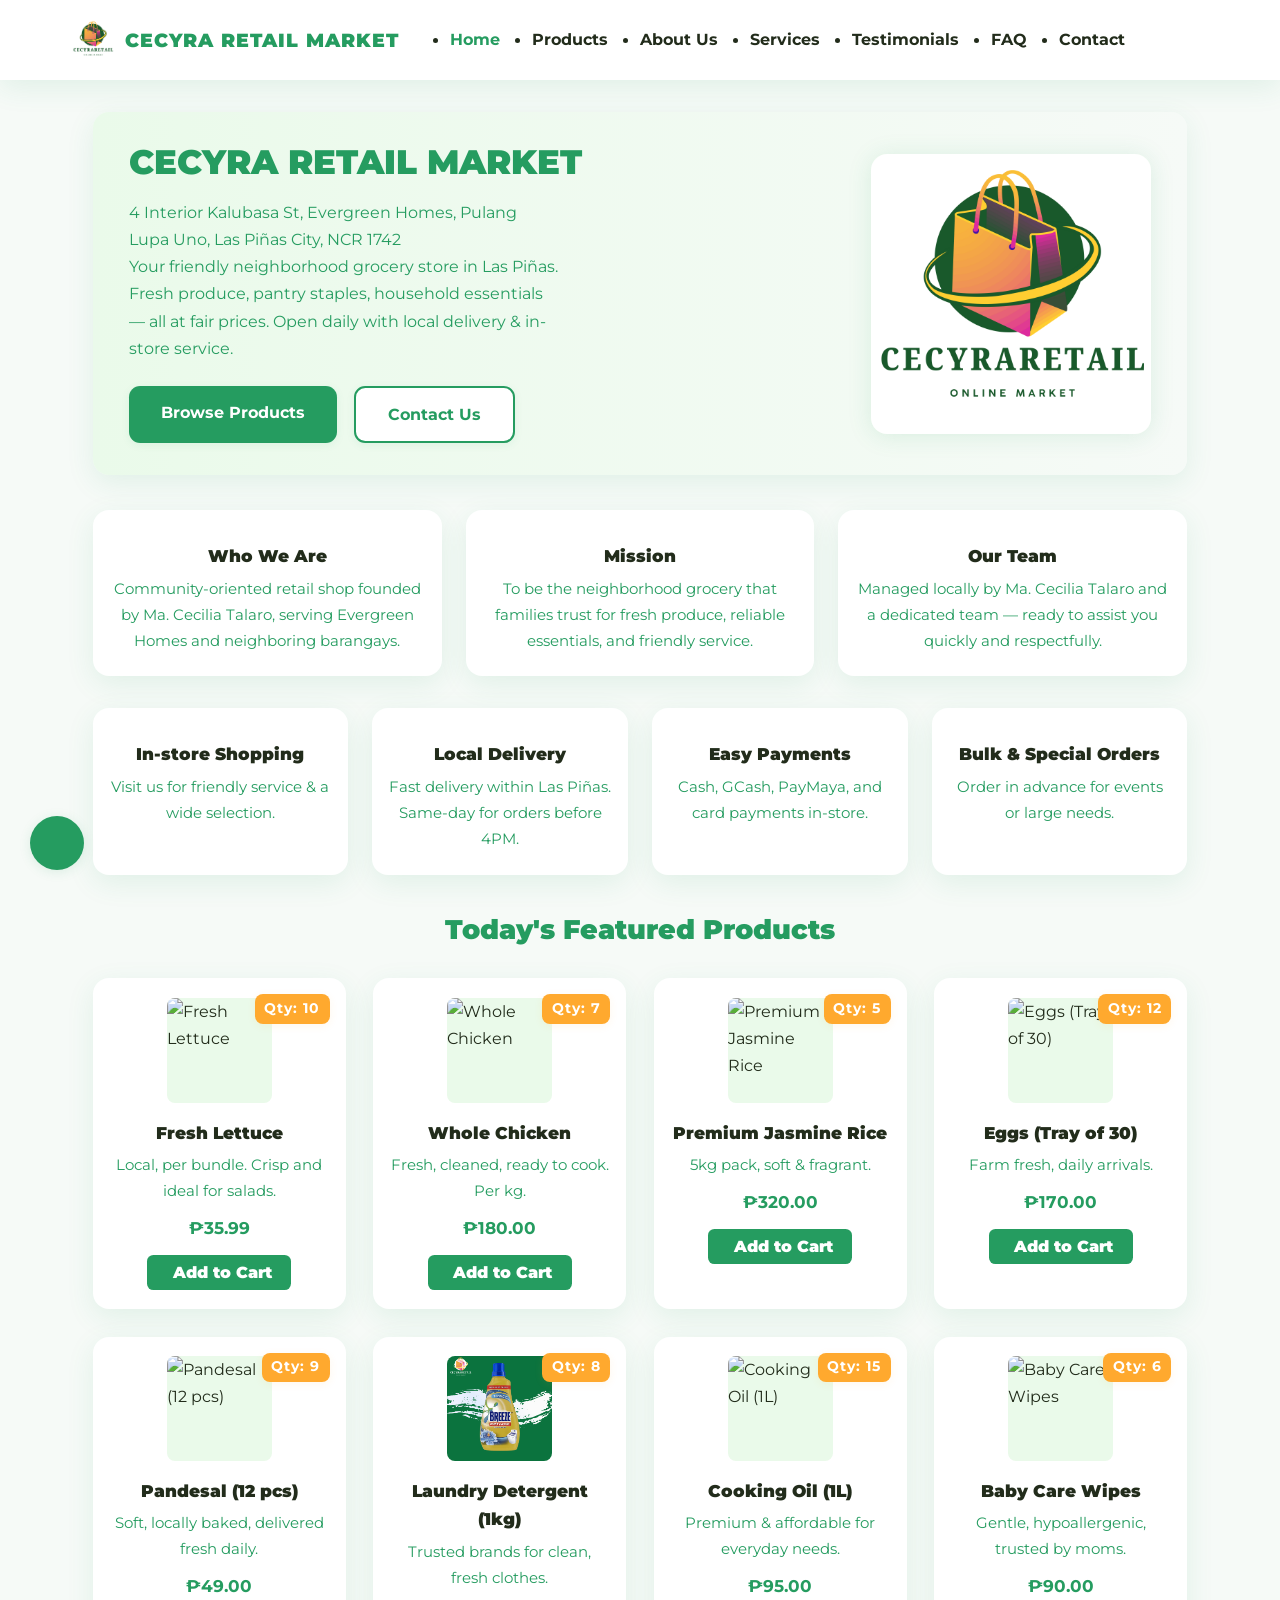
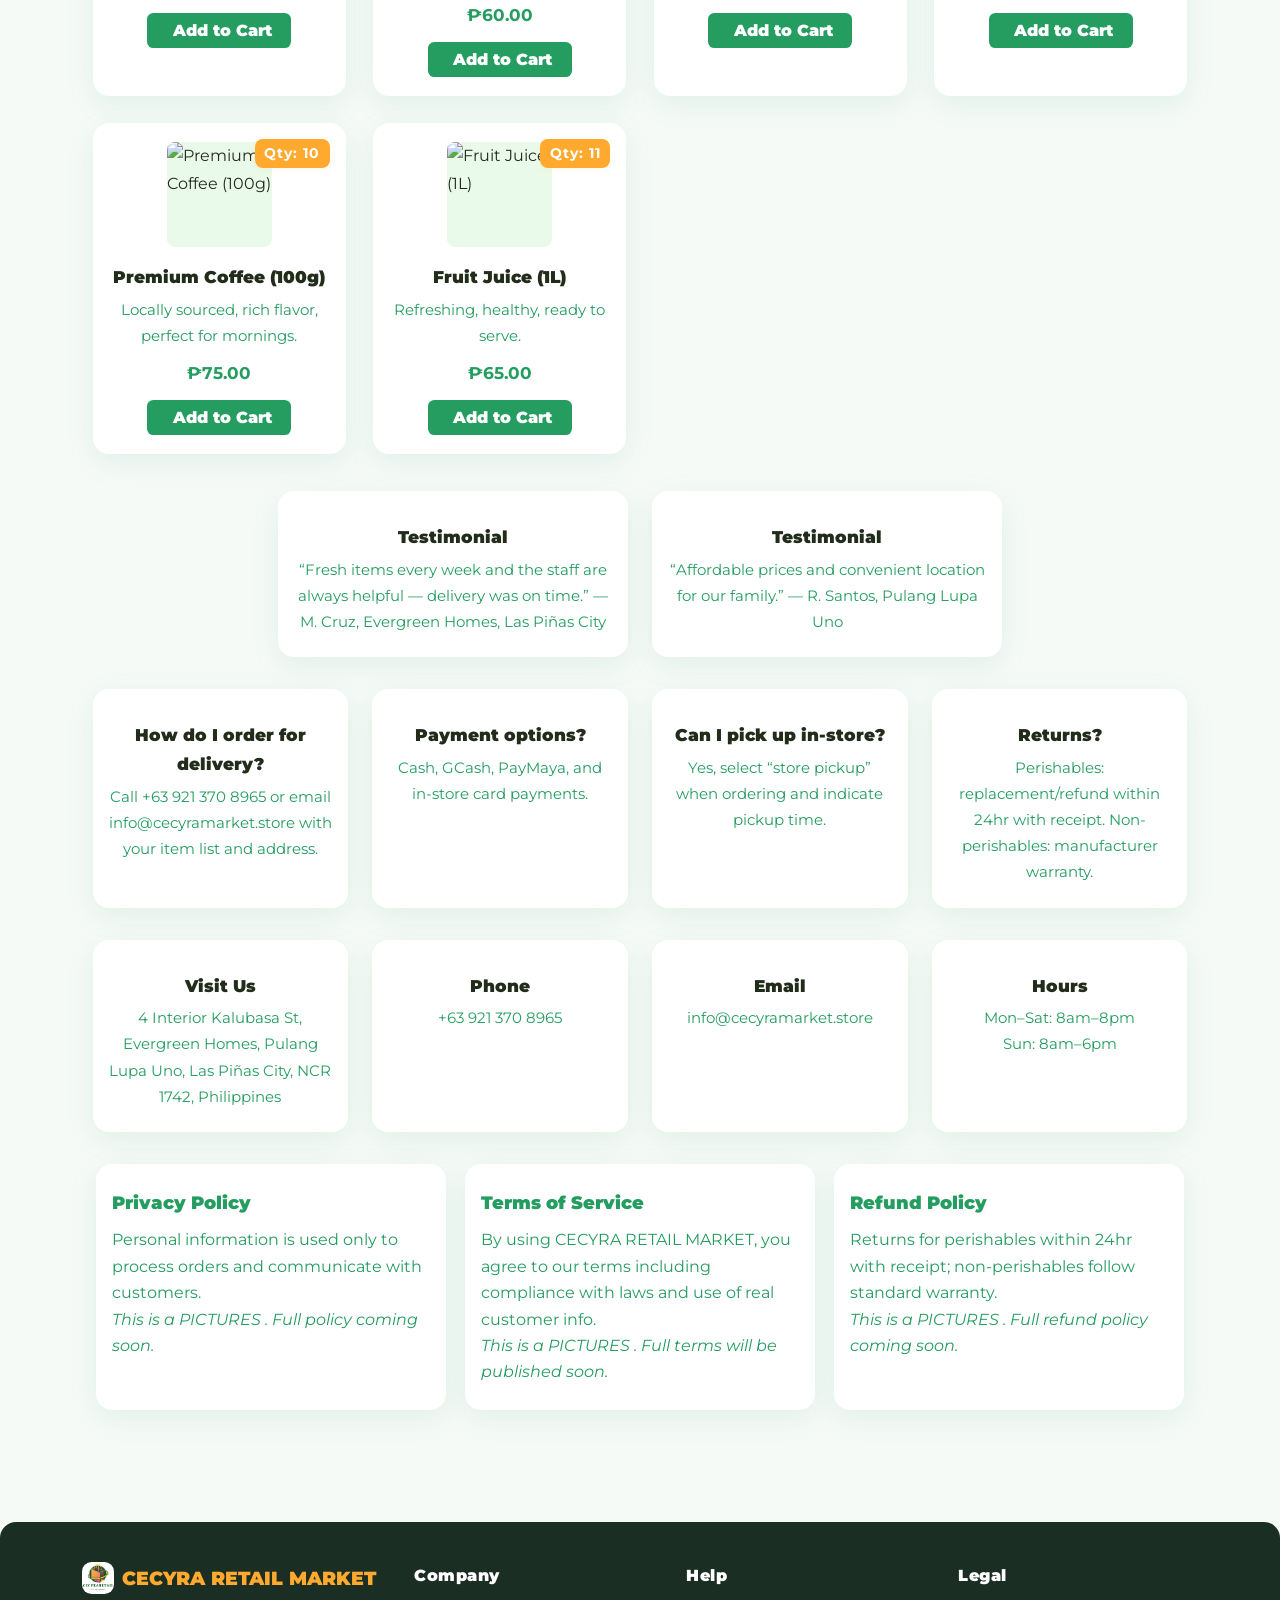
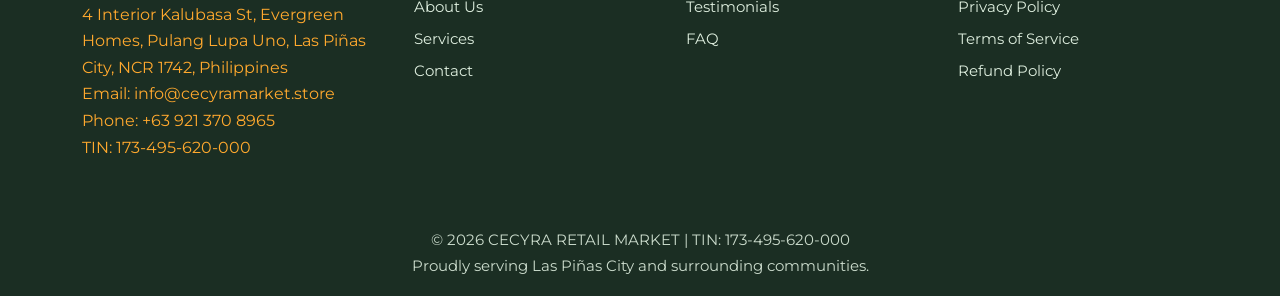
==== commit ea659672: "Update product images in index.html" ====
--- a/index.html
+++ b/index.html
@@ -670,34 +670,34 @@
     let cart = [];
     const products = [
       {
-        id: 1, name: "Fresh Lettuce", price: 35.99, img: "image/PICTURES .png"
+        id: 1, name: "Fresh Lettuce", price: 35.99, img: "image/PICTURES 1.png"
       },
       {
-        id: 2, name: "Whole Chicken", price: 180.00, img: "image/PICTURES .png"
+        id: 2, name: "Whole Chicken", price: 180.00, img: "image/PICTURES 2.png"
       },
       {
-        id: 3, name: "Premium Jasmine Rice", price: 320.00, img: "image/PICTURES .png"
+        id: 3, name: "Premium Jasmine Rice", price: 320.00, img: "image/PICTURES 3.png"
       },
       {
-        id: 4, name: "Eggs (Tray of 30)", price: 170.00, img: "image/PICTURES .png"
+        id: 4, name: "Eggs (Tray of 30)", price: 170.00, img: "image/PICTURES 4.png"
       },
       {
-        id: 5, name: "Pandesal (12 pcs)", price: 49.00, img: "image/PICTURES .png"
+        id: 5, name: "Pandesal (12 pcs)", price: 49.00, img: "image/PICTURES 5.png"
       },
       {
-        id: 6, name: "Laundry Detergent (1kg)", price: 60.00, img: "image/PICTURES .png"
+        id: 6, name: "Laundry Detergent (1kg)", price: 60.00, img: "image/PICTURES 6.png"
       },
       {
-        id: 7, name: "Cooking Oil (1L)", price: 95.00, img: "image/PICTURES .png"
+        id: 7, name: "Cooking Oil (1L)", price: 95.00, img: "image/PICTURES 7.png"
       },
       {
-        id: 8, name: "Baby Care Wipes", price: 90.00, img: "image/PICTURES .png"
+        id: 8, name: "Baby Care Wipes", price: 90.00, img: "image/PICTURES 8.png"
       },
       {
-        id: 9, name: "Premium Coffee (100g)", price: 75.00, img: "image/PICTURES .png"
+        id: 9, name: "Premium Coffee (100g)", price: 75.00, img: "image/PICTURES 9.png"
       },
       {
-        id: 10, name: "Fruit Juice (1L)", price: 65.00, img: "image/PICTURES .png"
+        id: 10, name: "Fruit Juice (1L)", price: 65.00, img: "image/PICTURES 10.png"
       }
     ];
 
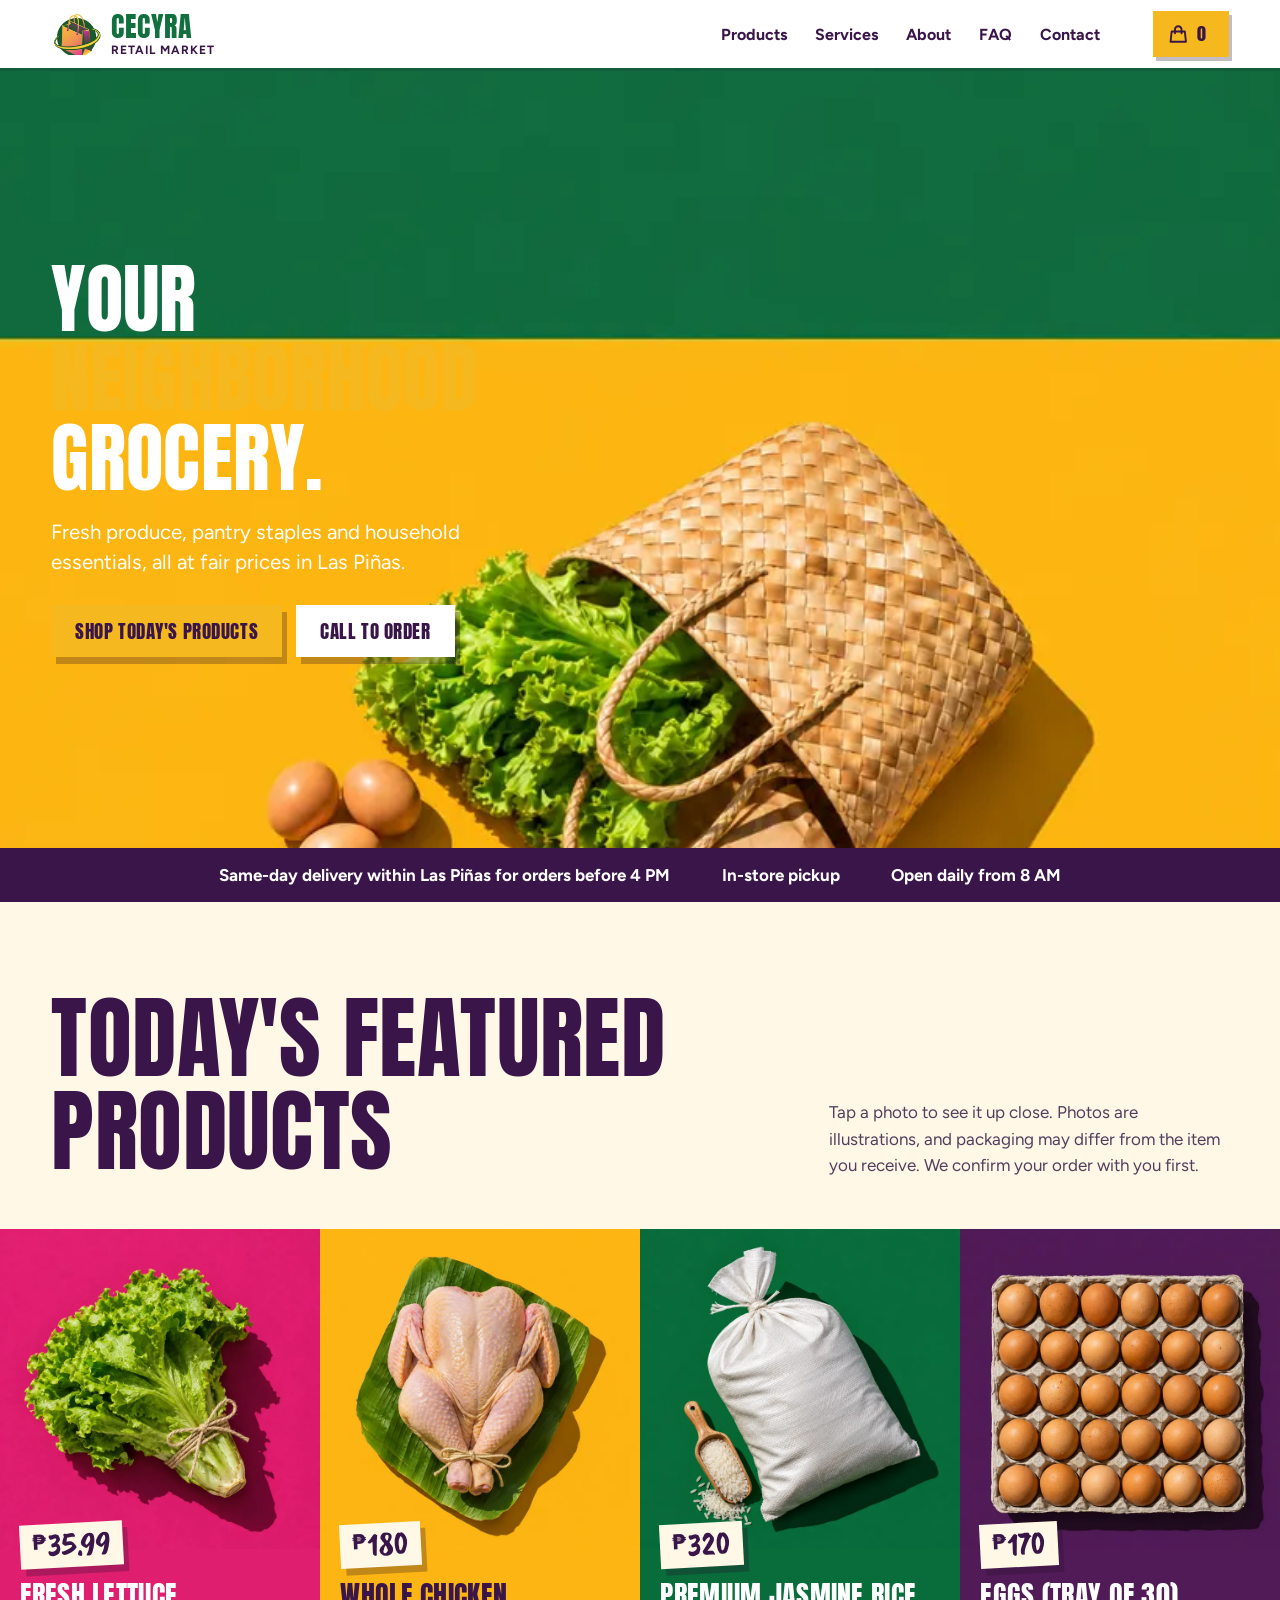
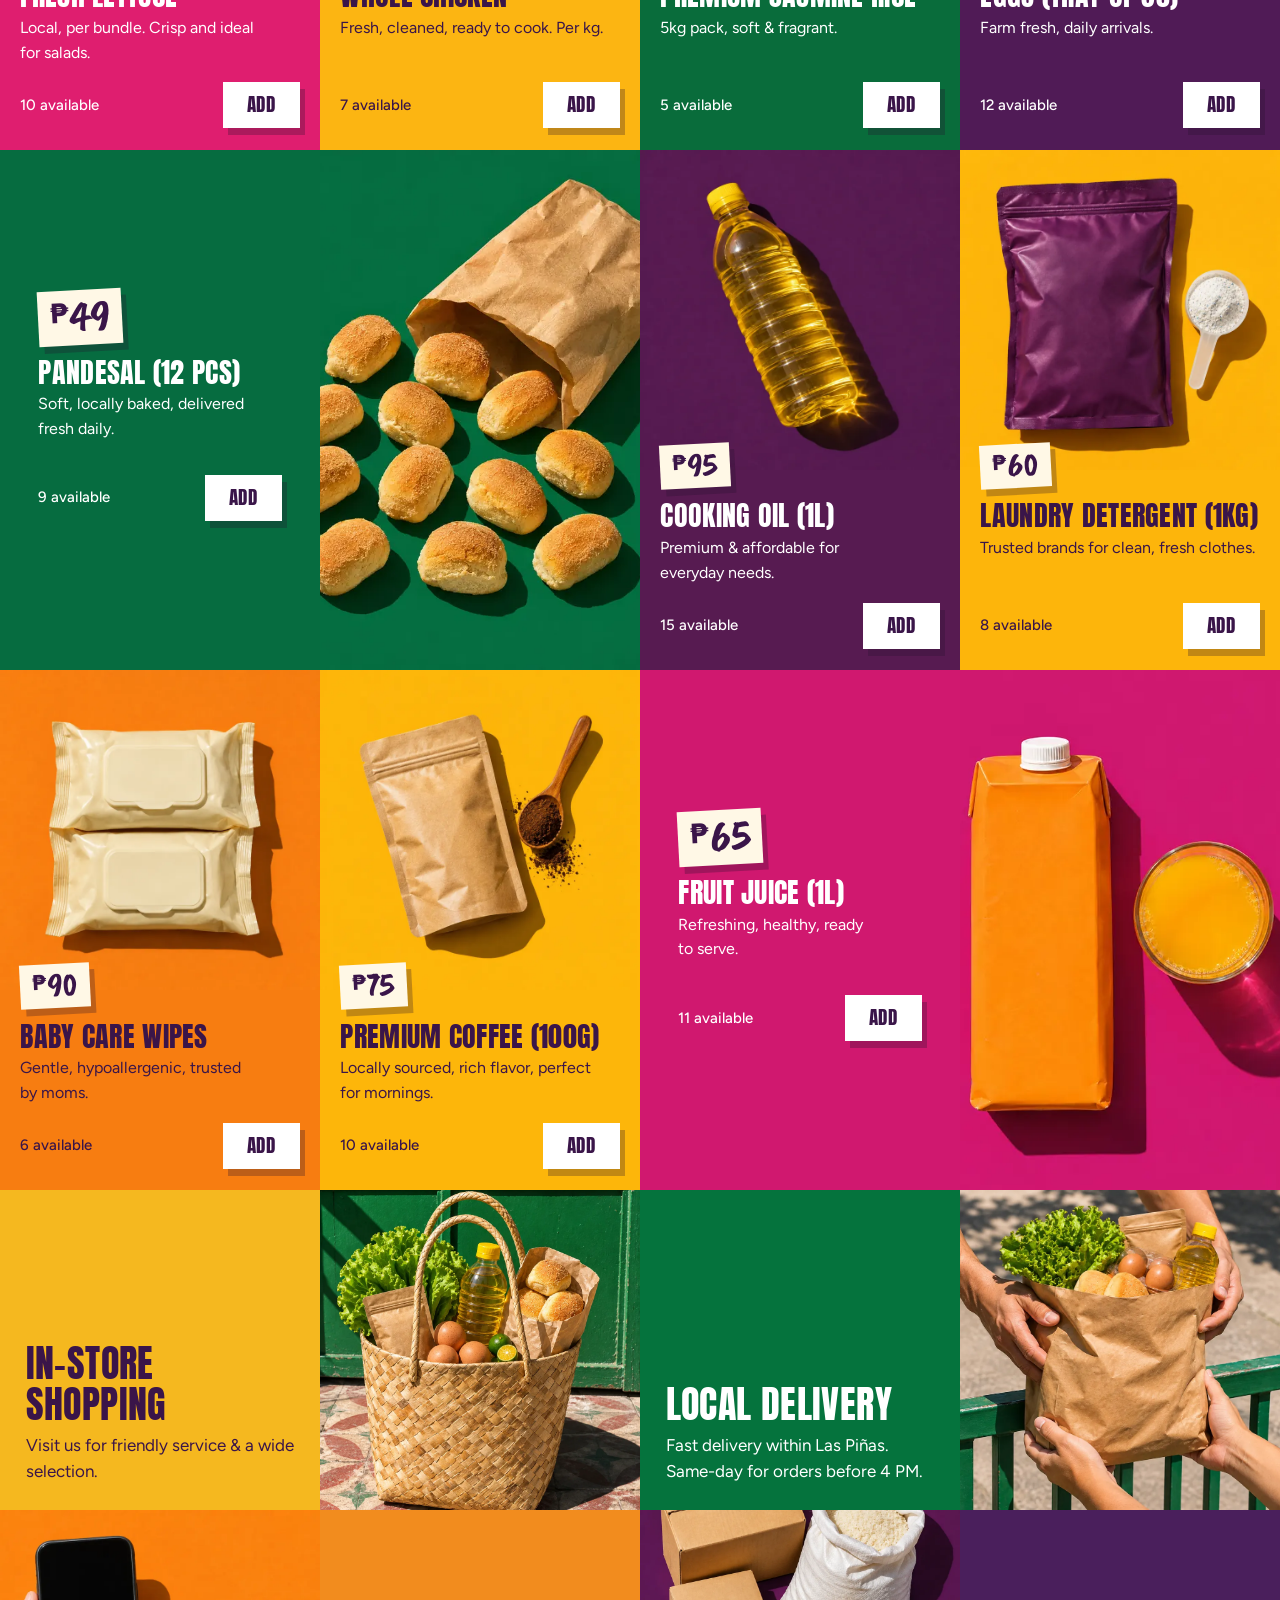
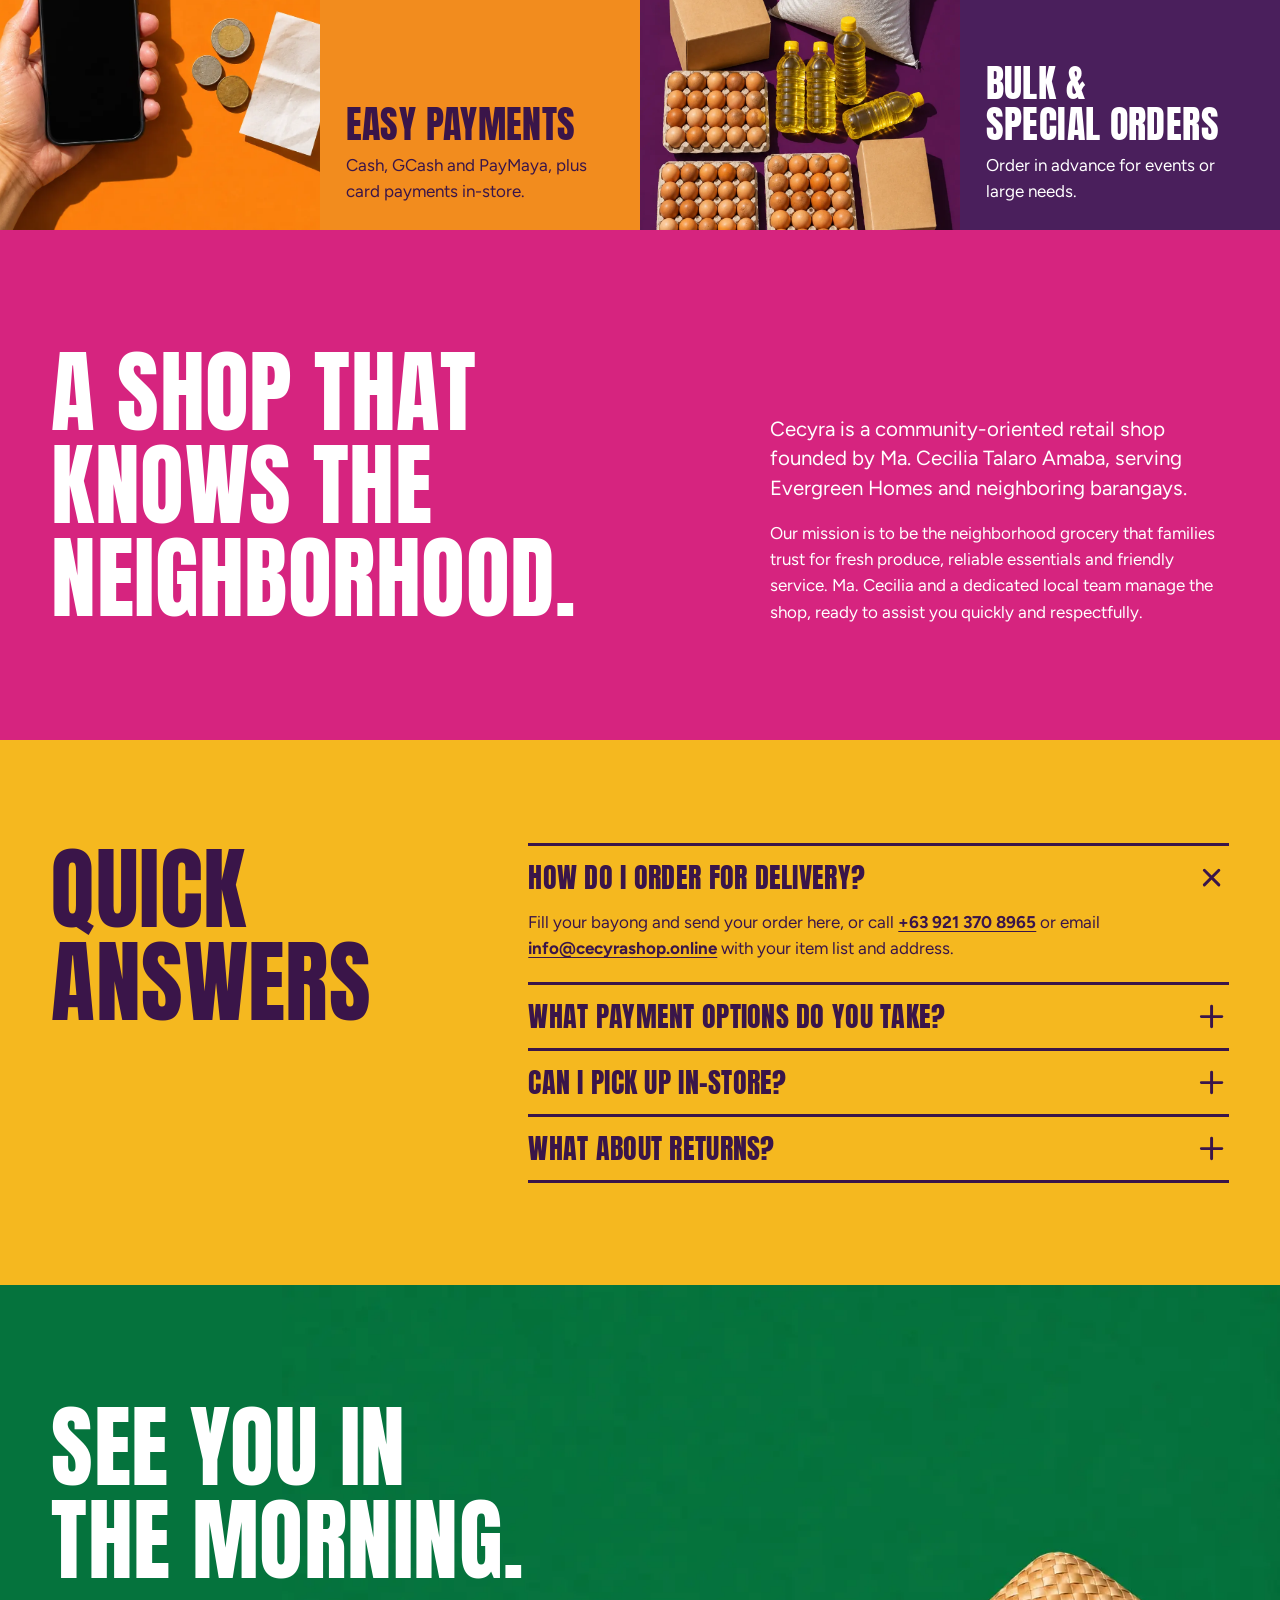
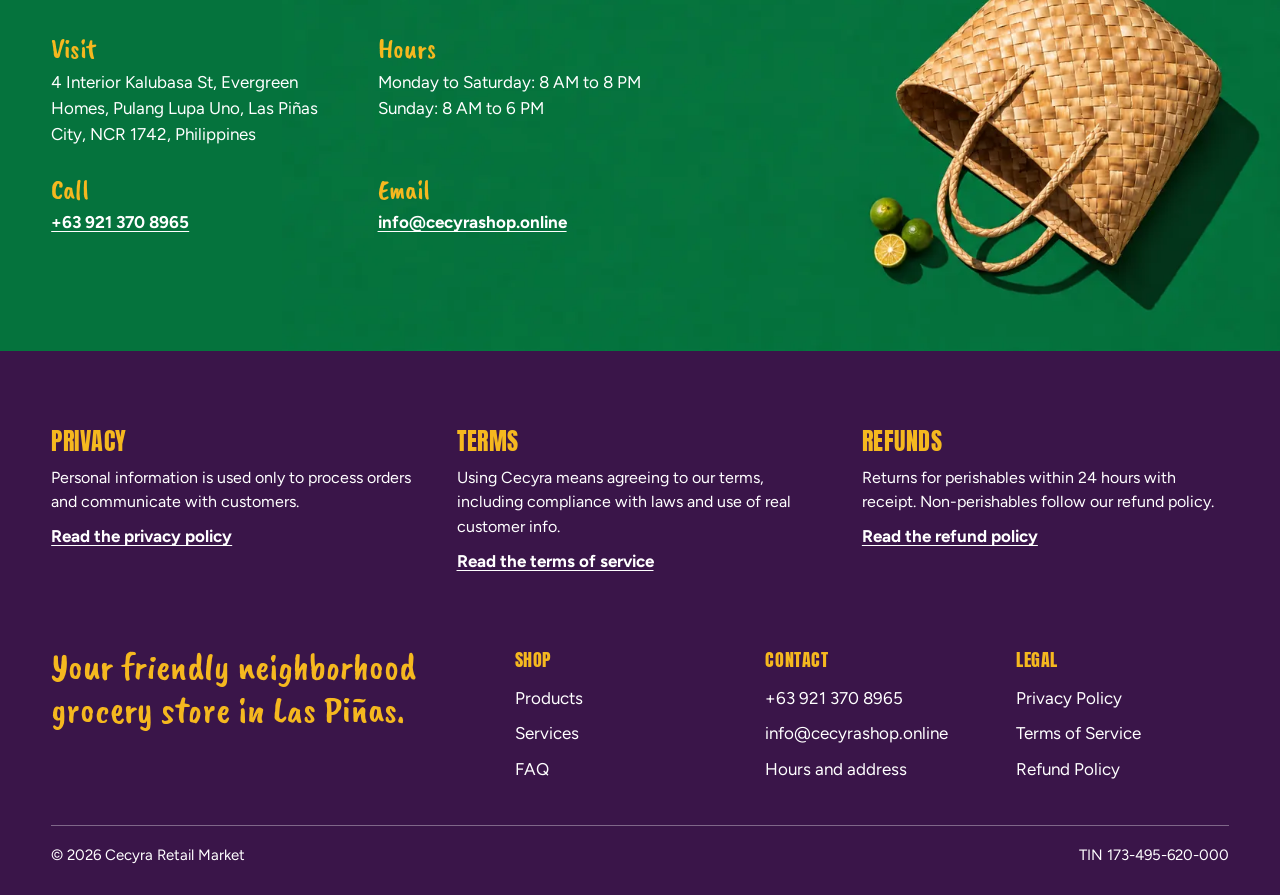
==== commit 04aafa15: "Redesign site with bold market poster direction Rebuild the storefront as color-blocked tiles with n" ====
--- a/index.html
+++ b/index.html
@@ -1,823 +1,363 @@
 <!DOCTYPE html>
 <html lang="en">
 <head>
-  <meta charset="UTF-8" />
-  <meta name="viewport" content="width=device-width, initial-scale=1.0" />
-  <title>CECYRA RETAIL MARKET | Local Grocery & Essentials in Las Piñas</title>
-  <link rel="icon" type="image/png" href="image/LOGO.png" />
-  <!-- Google Fonts -->
-  <link href="https://fonts.googleapis.com/css2?family=Montserrat:wght@400;700;900&display=swap" rel="stylesheet" />
-  <!-- Remixicon for icons -->
-  <link href="https://cdn.jsdelivr.net/npm/remixicon@4.5.0/fonts/remixicon.css" rel="stylesheet" />
-  <style>
-    :root {
-      --primary: #259c60;
-      --accent: #ffa92e;
-      --text: #222c1b;
-      --background: #f6faf7;
-      --white: #fff;
-      --radius: 1rem;
-      --shadow: 0 8px 28px 0 rgba(37,156,96,0.10);
-      --border: 1px solid #e3efdf;
-      --footer-bg: #1b2e23;
-    }
-    * { box-sizing: border-box; margin: 0; padding: 0; }
-    body {
-      font-family: 'Montserrat', Arial, sans-serif;
-      background: var(--background);
-      color: var(--text);
-      min-height: 100vh;
-      line-height: 1.7;
-    }
-    a {
-      color: var(--primary);
-      text-decoration: none;
-      transition: color .2s;
-    }
-    a:hover { color: var(--accent); }
-    img { max-width: 100%; display: block; border-radius: .6rem; }
-    button, input {
-      font-family: inherit; outline: none; border: none; background: none;
-    }
-    /* Header */
-    .header {
-      width: 100%; background: var(--white); box-shadow: var(--shadow);
-      position: sticky; top: 0; z-index: 99;
-    }
-    .nav {
-      display: flex; align-items: center; justify-content: space-between;
-      max-width: 1200px; margin: 0 auto; padding: 1.2rem 2rem;
-      position: relative;
-    }
-    .nav-logo {
-      display: flex; align-items: center; gap: 0.7rem; font-size: 1.2rem; font-weight: 900; color: var(--primary);
-      letter-spacing: 1px;
-    }
-    .nav-logo img { width: 42px; height: 42px; }
-    .nav-list {
-      display: flex; align-items: center; gap: 2rem;
-    }
-    .nav-link {
-      color: var(--text); font-weight: 700;
-      font-size: 1rem; padding: 0.2rem 0;
-      position: relative;
-      transition: color .2s;
-    }
-    .nav-link.active, .nav-link:hover { color: var(--primary); }
-    .nav-actions { display: flex; align-items: center; gap: 1.2rem; }
-    .nav-toggle {
-      display: none; font-size: 2rem; background: none; border: none; cursor: pointer; color: var(--primary); margin-left: 1rem;
-      z-index: 200;
-    }
-    /* Cart Floating Button */
-    .floating-cart-btn {
-      position: fixed;
-      left: 30px; bottom: 30px; z-index: 150;
-      background: var(--primary);
-      color: var(--white);
-      border-radius: 50%;
-      width: 54px; height: 54px;
-      display: flex; align-items: center; justify-content: center;
-      font-size: 2rem; box-shadow: 0 2px 12px 0 rgba(37,156,96,0.13);
-      cursor: pointer; border: none;
-      transition: background .2s, color .2s, box-shadow .2s;
-    }
-    .floating-cart-btn:hover {
-      background: var(--accent);
-      color: var(--primary);
-    }
-    @media (max-width: 500px) {
-      .floating-cart-btn {
-        left: 10px; bottom: 10px; width: 42px; height: 42px; font-size: 1.3rem;
-      }
-    }
-    /* Cart Sidebar & Overlay */
-    .cart-overlay {
-      position: fixed; top: 0; left: 0; width: 100vw; height: 100vh;
-      background: rgba(37,156,96,0.14); z-index: 100; display: none;
-    }
-    .cart-overlay.active { display: block; }
-    .cart-sidebar {
-      position: fixed; top: 0; right: -100%; width: 350px; max-width: 96vw; height: 100%;
-      background: var(--white); box-shadow: -2px 0 16px 0 rgba(37,156,96,0.12);
-      z-index: 101; padding: 2rem 1.5rem; display: flex; flex-direction: column; transition: right .25s;
-      overflow-y: auto;
-    }
-    .cart-sidebar.open { right: 0; }
-    .cart-sidebar-header {
-      display: flex; align-items: center; justify-content: space-between; margin-bottom: 2rem;
-    }
-    .cart-sidebar-title { font-size: 1.15rem; font-weight: 900; color: var(--primary); }
-    .cart-sidebar-close {
-      font-size: 1.7rem; color: var(--primary); cursor: pointer; background: none; border: none;
-      transition: color .2s;
-    }
-    .cart-items { flex: 1; overflow-y: auto; display: flex; flex-direction: column; gap: 1.2rem; }
-    .cart-item {
-      display: flex; gap: 1rem; align-items: flex-start; border-bottom: 1px solid #e3efdf; padding-bottom: 1rem;
-    }
-    .cart-item-img { width: 55px; height: 55px; object-fit: contain; border-radius: .6rem; background: #eafaea; }
-    .cart-item-details { flex: 1; }
-    .cart-item-title { font-size: 1rem; font-weight: 700; margin-bottom: .12rem; }
-    .cart-item-price { color: var(--primary); font-weight: 700; margin-bottom: .12rem; font-size: 0.97rem; }
-    .cart-item-qty {
-      display: flex; align-items: center; gap: .4rem; margin-top: .18rem;
-    }
-    .cart-item-qty-btn {
-      font-size: 1.05rem; background: var(--background); border-radius: .3rem; padding: 2px 7px; cursor: pointer;
-      color: var(--primary); border: 1px solid #cce4da; transition: background .2s, color .2s;
-    }
-    .cart-item-qty-btn:hover { background: var(--primary); color: var(--white); }
-    .cart-item-remove {
-      color: #e14d4d; font-size: 1.13rem; margin-left: .5rem; cursor: pointer; background: none; border: none; transition: color .2s;
-    }
-    .cart-sidebar-footer {
-      margin-top: 2rem; display: flex; align-items: center; justify-content: space-between; font-weight: 700; font-size: 1.05rem;
-    }
-    .cart-sidebar-footer .checkout-btn {
-      padding: 0.6rem 1.3rem; background: var(--primary); color: var(--white); border-radius: .5rem; border: none;
-      font-weight: 700; cursor: pointer; transition: background .2s;
-    }
-    .cart-sidebar-footer .checkout-btn:hover { background: var(--accent); color: var(--primary); }
-    /* Main Content */
-    main { max-width: 1130px; margin: 0 auto; padding: 2rem 1.1rem 3rem; }
-    .hero {
-      display: flex; align-items: center; justify-content: space-between; gap: 2.5rem;
-      background: linear-gradient(90deg, #eafaea 0%, #f6faf7 100%);
-      border-radius: var(--radius); padding: 2rem 2.3rem; margin-bottom: 2.2rem;
-      box-shadow: var(--shadow); flex-wrap: wrap;
-    }
-    .hero-content { flex: 1; min-width: 260px; }
-    .hero-title {
-      font-size: 2.1rem; font-weight: 900; color: var(--primary); line-height: 1.1; margin-bottom: 1.1rem;
-    }
-    .hero-desc { color: #259c60; font-size: 1rem; margin-bottom: 1.5rem; max-width: 430px; }
-    .hero-btns { display: flex; gap: 1.05rem; }
-    .btn-primary, .btn-secondary {
-      padding: 0.8rem 2rem; font-size: 1rem; border-radius: .7rem; font-weight: 700;
-      cursor: pointer; transition: background .2s, color .2s, box-shadow .2s; box-shadow: 0 2px 8px 0 rgba(37,156,96,.08);
-      outline: none; border: none;
-    }
-    .btn-primary { background: var(--primary); color: var(--white); }
-    .btn-primary:hover { background: var(--accent); color: var(--primary);}
-    .btn-secondary { background: var(--white); color: var(--primary); border: 2px solid var(--primary);}
-    .btn-secondary:hover { background: var(--primary); color: var(--white);}
-    .hero-img-container { min-width: 220px; flex: 1; display: flex; justify-content: flex-end; align-items: center;}
-    .hero-img {
-      width: 280px; max-width: 100%; border-radius: var(--radius); box-shadow: 0 2px 24px 0 rgba(37,156,96,.13); background: #eafaea; object-fit: contain;
-    }
-    /* Product Section */
-    .section-title {
-      font-size: 1.7rem; color: var(--primary); font-weight: 900; text-align: center; margin-bottom: 1.6rem; margin-top: .8rem;
-    }
-    .products-grid {
-      display: grid; grid-template-columns: repeat(auto-fit, minmax(220px, 1fr)); gap: 1.7rem; margin-bottom: 2.3rem;
-    }
-    .product-card {
-      background: var(--white); border-radius: var(--radius); box-shadow: var(--shadow); padding: 1.2rem 1rem;
-      display: flex; flex-direction: column; align-items: center; transition: transform .18s, box-shadow .2s; position: relative;
-    }
-    .product-card:hover { transform: translateY(-5px) scale(1.03); box-shadow: 0 11px 28px 0 rgba(37,156,96,.15);}
-    .product-img { width: 105px; height: 105px; object-fit: contain; margin-bottom: 1rem; background: #eafaea; border-radius: .5rem;}
-    .product-name { font-weight: 900; font-size: 1.05rem; text-align: center; margin-bottom: .3rem;}
-    .product-desc { font-size: 0.96rem; color: #259c60; margin-bottom: 0.55rem; text-align: center;}
-    .product-stock { font-size: 0.93rem; margin-bottom: 0.2rem; color: var(--primary);}
-    .product-price { font-weight: 700; font-size: 1.08rem; color: var(--primary); margin-bottom: .8rem;}
-    .product-add {
-      background: var(--primary); color: var(--white); border-radius: .4rem; padding: 0.5rem 1.2rem; font-weight: 900; cursor: pointer; font-size: 1rem; border: none;
-      transition: background .2s; display: flex; align-items: center; gap: .4rem;
-    }
-    .product-add:hover { background: var(--accent); color: var(--primary);}
-    .product-badge {
-      position: absolute; top: 1rem; right: 1rem; background: var(--accent); color: var(--white); font-weight: 700; font-size: .87rem;
-      padding: 0.17rem 0.6rem; border-radius: .5rem; letter-spacing: 1px; box-shadow: 0 2px 8px 0 rgba(255,169,46,0.09);
-    }
-    /* Info Sections */
-    .info-sections {
-      display: flex; flex-wrap: wrap; gap: 1.5rem; margin-bottom: 2rem; justify-content: center;
-    }
-    .info-card {
-      background: var(--white); border-radius: var(--radius); box-shadow: var(--shadow); padding: 1.4rem 1rem; min-width: 200px; flex: 1 1 220px;
-      display: flex; flex-direction: column; align-items: center; text-align: center; max-width: 350px;
-    }
-    .info-icon { font-size: 2rem; color: var(--primary); margin-bottom: 0.6rem;}
-    .info-title { font-size: 1.06rem; font-weight: 900; margin-bottom: .3rem;}
-    .info-desc { color: #259c60; font-size: 0.96rem;}
-    /* Policy Sections */
-    .policy-sections {
-      display: flex; flex-wrap: wrap; gap: 1.2rem; margin: 1.5rem 0; justify-content: center;
-    }
-    .policy-card {
-      background: var(--white); border-radius: var(--radius); box-shadow: var(--shadow); padding: 1.5rem 1rem; min-width: 200px; flex: 1 1 200px;
-      max-width: 350px; text-align: left; display: flex; flex-direction: column;
-    }
-    .policy-title { font-size: 1.12rem; font-weight: 900; margin-bottom: .55rem; color: var(--primary);}
-    .policy-body { color: #259c60; font-size: 0.97rem; line-height: 1.7;}
-    /* Footer */
-    .footer {
-      background: var(--footer-bg); color: var(--white); padding: 2.5rem 0 1.1rem; margin-top: 2.5rem; border-radius: var(--radius) var(--radius) 0 0;
-    }
-    .footer-container {
-      max-width: 1180px; margin: 0 auto; display: flex; flex-wrap: wrap; gap: 2rem; justify-content: space-between; align-items: flex-start; padding: 0 2rem;
-    }
-    .footer-brand { flex: 1 1 220px; margin-bottom: 2rem;}
-    .footer-logo {
-      display: flex; align-items: center; font-size: 1.2rem; font-weight: 900; gap: .5rem; margin-bottom: 0.45rem; color: var(--accent);
-    }
-    .footer-logo img { width: 32px; height: 32px; }
-    .footer-desc { color: #ffa92e; font-size: 0.98rem; margin-bottom: .6rem;}
-    .footer-links-group { flex: 1 1 160px; margin-bottom: 2rem;}
-    .footer-links-title { font-size: 1rem; font-weight: 900; margin-bottom: .35rem; letter-spacing: .5px;}
-    .footer-links { display: flex; flex-direction: column; gap: .35rem;}
-    .footer-link { color: #eafaea; font-size: .96rem; transition: color .2s; opacity: .94;}
-    .footer-link:hover { color: var(--accent);}
-    .footer-bottom { text-align: center; font-size: .95rem; color: #eafaea; margin-top: 1.5rem; opacity: .85;}
-    .footer-bottom a { color: #fff; font-weight: 700; text-decoration: underline; transition: color .2s;}
-    .footer-bottom a:hover { color: var(--accent);}
-    /* Responsive */
-    @media (max-width: 1100px) {
-      .hero { flex-direction: column; text-align: center; }
-      .hero-content, .hero-img-container { justify-content: center; }
-      .hero-img { margin: 1.5rem auto 0 auto; }
-    }
-    @media (max-width: 900px) {
-      .nav-list { gap: 1.1rem; }
-      .footer-container { flex-direction: column; gap: 2.2rem; align-items: flex-start; }
-    }
-    @media (max-width: 700px) {
-      .nav { padding: 1.1rem .7rem; }
-      .main { padding: 1.2rem .5rem 2rem; }
-      .products-grid, .info-sections, .policy-sections { gap: .7rem; }
-      .footer-container { padding: 0 1rem; }
-      .nav-list {
-        position: fixed; top: 0; right: -100vw; width: 80vw; height: 100vh; background: var(--white);
-        flex-direction: column; gap: 1.6rem; padding-top: 4rem; z-index: 120; transition: right .25s;
-        box-shadow: -2px 0 18px 0 rgba(37,156,96,0.09);
-      }
-      .nav-list.open { right: 0; }
-      .nav-toggle { display: block; }
-      .nav-close {
-        display: none;
-      }
-      .nav-list .nav-close {
-        display: block;
-        position: absolute;
-        top: 1.1rem;
-        right: 1.3rem;
-        background: none;
-        border: none;
-        font-size: 1.7rem;
-        color: var(--primary);
-        cursor: pointer;
-        z-index: 999;
-      }
-    }
-    @media (max-width: 600px) {
-      .hero { padding: 1rem .6rem; }
-      .policy-card { padding: 1rem .5rem; }
-      .footer { padding: 1.2rem 0 .9rem; }
-    }
-    @media (max-width: 430px) {
-      .cart-sidebar { width: 98vw; padding: 1rem .5rem; }
-      .footer-logo img { width: 24px; height: 24px; }
-    }
-  </style>
+  <meta charset="UTF-8">
+  <meta name="viewport" content="width=device-width, initial-scale=1">
+  <title>Cecyra Retail Market | Neighborhood Grocery in Las Piñas</title>
+  <meta name="description" content="Fresh produce, pantry staples and household essentials at fair prices. Same-day delivery within Las Piñas for orders before 4 PM, plus in-store pickup.">
+  <meta name="theme-color" content="#097043">
+  <link rel="icon" type="image/png" href="image/site/favicon.png">
+  <link rel="preload" as="font" type="font/woff2" href="assets/fonts/Anton-latin.woff2" crossorigin>
+  <link rel="stylesheet" href="assets/fonts.css">
+  <link rel="stylesheet" href="assets/site.css">
+  <link rel="canonical" href="https://cecyrashop.online/">
+  <meta property="og:type" content="website">
+  <meta property="og:title" content="Cecyra Retail Market">
+  <meta property="og:description" content="Your friendly neighborhood grocery store in Las Piñas.">
+  <meta property="og:url" content="https://cecyrashop.online/">
+  <meta property="og:image" content="https://cecyrashop.online/image/site/og.jpg">
+  <script type="application/ld+json">{"@context":"https://schema.org","@type":"GroceryStore","name":"Cecyra Retail Market","url":"https://cecyrashop.online/","email":"info@cecyrashop.online","telephone":"+639213708965","image":"https://cecyrashop.online/image/site/og.jpg","address":{"@type":"PostalAddress","streetAddress":"4 Interior Kalubasa St, Evergreen Homes, Pulang Lupa Uno","addressLocality":"Las Piñas City","addressRegion":"National Capital Region","postalCode":"1742","addressCountry":"PH"},"openingHours":["Mo-Sa 08:00-20:00","Su 08:00-18:00"]}</script>
 </head>
 <body>
+  <a class="skip-link" href="#main">Skip to content</a>
+  <svg width="0" height="0" style="position:absolute" aria-hidden="true">
+    <symbol id="i-bag" viewBox="0 0 24 24"><path d="M5 9h14l1.2 11H3.8L5 9Z"/><path d="M8.5 11V7a3.5 3.5 0 0 1 7 0v4"/></symbol>
+    <symbol id="i-menu" viewBox="0 0 24 24"><path d="M3 7h18M3 12h18M3 17h18"/></symbol>
+    <symbol id="i-close" viewBox="0 0 24 24"><path d="m5 5 14 14M19 5 5 19"/></symbol>
+    <symbol id="i-plus" viewBox="0 0 24 24"><path d="M12 5v14M5 12h14"/></symbol>
+    <symbol id="i-minus" viewBox="0 0 24 24"><path d="M5 12h14"/></symbol>
+  </svg>
+
   <header class="header" id="header">
-    <nav class="nav">
-      <a href="index.html" class="nav-logo">
-        <img src="image/LOGO.png" alt="CECYRA Retail Market Logo" />
-        CECYRA RETAIL MARKET
+    <nav class="nav wrap" aria-label="Main">
+      <a href="index.html" class="brand" aria-label="Cecyra Retail Market, home">
+        <img src="image/site/mark.webp" alt="" width="96" height="96">
+        <span class="brand-name">Cecyra<small>Retail Market</small></span>
       </a>
       <ul class="nav-list" id="nav-list">
-        <li><a href="index.html" class="nav-link active">Home</a></li>
         <li><a href="#shop" class="nav-link">Products</a></li>
-        <li><a href="#about" class="nav-link">About Us</a></li>
         <li><a href="#services" class="nav-link">Services</a></li>
-        <li><a href="#testimonials" class="nav-link">Testimonials</a></li>
+        <li><a href="#about" class="nav-link">About</a></li>
         <li><a href="#faq" class="nav-link">FAQ</a></li>
         <li><a href="#contact" class="nav-link">Contact</a></li>
-        <button class="nav-close" id="nav-close" aria-label="Close menu"><i class="ri-close-line"></i></button>
+        <li><button class="nav-close" id="nav-close" aria-label="Close menu"><svg class="icon" aria-hidden="true"><use href="#i-close"/></svg></button></li>
       </ul>
-      <div class="nav-actions">
-        <button class="nav-toggle" id="nav-toggle" aria-label="Open menu"><i class="ri-menu-3-line"></i></button>
-      </div>
+      <button class="cart-btn" id="cart-btn" aria-label="Open my bayong">
+        <svg class="icon" aria-hidden="true"><use href="#i-bag"/></svg>
+        <span class="cart-count">0</span><span class="cart-sum"></span>
+      </button>
+      <button class="nav-toggle" id="nav-toggle" aria-label="Open menu" aria-expanded="false" aria-controls="nav-list"><svg class="icon" aria-hidden="true"><use href="#i-menu"/></svg></button>
     </nav>
   </header>
 
-  <!-- Floating Cart Button -->
-  <button class="floating-cart-btn" id="cart-btn" aria-label="Open cart">
-    <i class="ri-shopping-basket-2-line"></i>
-  </button>
-
-  <!-- Cart Sidebar & Overlay -->
   <div class="cart-overlay" id="cart-overlay"></div>
-  <aside class="cart-sidebar" id="cart-sidebar" aria-label="Shopping cart">
-    <div class="cart-sidebar-header">
-      <div class="cart-sidebar-title">My Cart</div>
-      <button class="cart-sidebar-close" id="cart-close-btn" aria-label="Close cart"><i class="ri-close-line"></i></button>
+  <aside class="cart-sidebar" id="cart-sidebar" aria-label="My bayong">
+    <div class="cart-head">
+      <h2>My bayong</h2>
+      <button class="cart-close" id="cart-close-btn" aria-label="Close"><svg class="icon" aria-hidden="true"><use href="#i-close"/></svg></button>
     </div>
-    <div class="cart-items" id="cart-items">
-      <!-- Cart items will be rendered here by JS -->
-    </div>
-    <div class="cart-sidebar-footer">
-      <span><span id="cart-items-count">0</span> items | <span id="cart-total">₱0</span></span>
-      <button class="checkout-btn" id="checkout-btn">Checkout</button>
+    <div class="cart-items" id="cart-items"></div>
+    <div class="cart-foot" id="cart-foot">
+      <div class="cart-total"><span>Total, before any delivery fee</span><span class="price" id="cart-total"></span></div>
+      <button class="block block--green" id="checkout-btn">Review my order</button>
+      <p>Nothing to pay yet. We confirm your order first.</p>
     </div>
   </aside>
-
-  <main>
-    <!-- Hero Section -->
-    <section class="hero" id="home">
-      <div class="hero-content">
-        <h1 class="hero-title">CECYRA RETAIL MARKET</h1>
-        <div class="hero-desc">
-          4 Interior Kalubasa St, Evergreen Homes, Pulang Lupa Uno, Las Piñas City, NCR 1742<br>
-          Your friendly neighborhood grocery store in Las Piñas.<br>
-          Fresh produce, pantry staples, household essentials — all at fair prices. Open daily with local delivery & in-store service.
+  <button class="bayong-bar" id="bayong-bar" hidden><svg class="icon" aria-hidden="true"><use href="#i-bag"/></svg><span id="bar-text"></span><b>View bayong</b></button>
+  <div class="visually-hidden" id="cart-live" aria-live="polite"></div>
+
+  <main id="main">
+    <section class="hero" id="home" style="--hero:#097043">
+      <picture>
+        <source media="(max-width: 860px)" srcset="image/site/hero-market-mobile.webp">
+        <img class="hero-img" src="image/site/hero-market.webp" width="1536" height="1024" fetchpriority="high" alt="A woven bayong spilling lettuce, eggs, pandesal, coffee and cooking oil onto yellow paper in bright morning sun.">
+      </picture>
+      <div class="hero-copy wrap">
+        <h1 class="display"><span>Your</span> <span>neighborhood</span> <span>grocery.</span></h1>
+        <p class="lede">Fresh produce, pantry staples and household essentials, all at fair prices in Las Piñas.</p>
+        <div class="hero-actions">
+          <a href="#shop" class="block block--yellow">Shop today's products</a>
+          <a href="tel:+639213708965" class="block block--white">Call to order</a>
         </div>
-        <div class="hero-btns">
-          <a href="#shop" class="btn-primary">Browse Products</a>
-          <a href="#contact" class="btn-secondary">Contact Us</a>
+      </div>
+    </section>
+    <p class="promise"><span>Same-day delivery within Las Piñas for orders before 4 PM</span><span>In-store pickup</span><span>Open daily from 8 AM</span></p>
+
+    <section id="shop" aria-labelledby="shop-title">
+      <div class="shop-head wrap">
+        <h2 class="display" id="shop-title">Today's featured products</h2>
+        <p>Tap a photo to see it up close. Photos are illustrations, and packaging may differ from the item you receive. We confirm your order with you first.</p>
+      </div>
+      <div class="products-grid" id="products-grid">
+        <article class="tile product-card" data-id="1" style="--t:#df1e6f;--f:#fff">
+          <button type="button" class="tile-photo" aria-pressed="false" aria-label="See Fresh Lettuce up close">
+            <img class="shot" src="image/site/products/01-lettuce-shot.webp" width="760" height="760" loading="lazy" alt="A crisp bundle of green leaf lettuce tied with twine.">
+            <img class="detail" src="image/site/products/01-lettuce-detail.webp" width="760" height="760" loading="lazy" alt="">
+          </button>
+          <div class="tile-body">
+            <div class="price-tag price"><span class="cur">₱</span>35.99</div>
+            <h3>Fresh Lettuce</h3>
+            <p>Local, per bundle. Crisp and ideal for salads.</p>
+            <div class="buy">
+              <span class="stock">10 available</span>
+              <button type="button" class="block product-add">Add</button>
+              <span class="stepper" hidden>
+                <button type="button" data-a="dec" aria-label="Remove one Fresh Lettuce"><svg class="icon" aria-hidden="true"><use href="#i-minus"/></svg></button>
+                <output aria-label="Quantity of Fresh Lettuce">1</output>
+                <button type="button" data-a="inc" aria-label="Add one more Fresh Lettuce"><svg class="icon" aria-hidden="true"><use href="#i-plus"/></svg></button>
+              </span>
+            </div>
+          </div>
+        </article>
+        <article class="tile product-card" data-id="2" style="--t:#fcb512;--f:#3a1549">
+          <button type="button" class="tile-photo" aria-pressed="false" aria-label="See Whole Chicken up close">
+            <img class="shot" src="image/site/products/02-chicken-shot.webp" width="760" height="760" loading="lazy" alt="A whole raw chicken on a banana leaf.">
+            <img class="detail" src="image/site/products/02-chicken-detail.webp" width="760" height="760" loading="lazy" alt="">
+          </button>
+          <div class="tile-body">
+            <div class="price-tag price"><span class="cur">₱</span>180</div>
+            <h3>Whole Chicken</h3>
+            <p>Fresh, cleaned, ready to cook. Per kg.</p>
+            <div class="buy">
+              <span class="stock">7 available</span>
+              <button type="button" class="block product-add">Add</button>
+              <span class="stepper" hidden>
+                <button type="button" data-a="dec" aria-label="Remove one Whole Chicken"><svg class="icon" aria-hidden="true"><use href="#i-minus"/></svg></button>
+                <output aria-label="Quantity of Whole Chicken">1</output>
+                <button type="button" data-a="inc" aria-label="Add one more Whole Chicken"><svg class="icon" aria-hidden="true"><use href="#i-plus"/></svg></button>
+              </span>
+            </div>
+          </div>
+        </article>
+        <article class="tile product-card" data-id="3" style="--t:#096c3b;--f:#fff">
+          <button type="button" class="tile-photo" aria-pressed="false" aria-label="See Premium Jasmine Rice up close">
+            <img class="shot" src="image/site/products/03-rice-shot.webp" width="760" height="760" loading="lazy" alt="A blank white woven rice sack with a scoop of rice.">
+            <img class="detail" src="image/site/products/03-rice-detail.webp" width="760" height="760" loading="lazy" alt="">
+          </button>
+          <div class="tile-body">
+            <div class="price-tag price"><span class="cur">₱</span>320</div>
+            <h3>Premium Jasmine Rice</h3>
+            <p>5kg pack, soft &amp; fragrant.</p>
+            <div class="buy">
+              <span class="stock">5 available</span>
+              <button type="button" class="block product-add">Add</button>
+              <span class="stepper" hidden>
+                <button type="button" data-a="dec" aria-label="Remove one Premium Jasmine Rice"><svg class="icon" aria-hidden="true"><use href="#i-minus"/></svg></button>
+                <output aria-label="Quantity of Premium Jasmine Rice">1</output>
+                <button type="button" data-a="inc" aria-label="Add one more Premium Jasmine Rice"><svg class="icon" aria-hidden="true"><use href="#i-plus"/></svg></button>
+              </span>
+            </div>
+          </div>
+        </article>
+        <article class="tile product-card" data-id="4" style="--t:#501b56;--f:#fff">
+          <button type="button" class="tile-photo" aria-pressed="false" aria-label="See Eggs (Tray of 30) up close">
+            <img class="shot" src="image/site/products/04-eggs-shot.webp" width="760" height="760" loading="lazy" alt="A pulp tray holding 30 brown eggs.">
+            <img class="detail" src="image/site/products/04-eggs-detail.webp" width="760" height="760" loading="lazy" alt="">
+          </button>
+          <div class="tile-body">
+            <div class="price-tag price"><span class="cur">₱</span>170</div>
+            <h3>Eggs (Tray of 30)</h3>
+            <p>Farm fresh, daily arrivals.</p>
+            <div class="buy">
+              <span class="stock">12 available</span>
+              <button type="button" class="block product-add">Add</button>
+              <span class="stepper" hidden>
+                <button type="button" data-a="dec" aria-label="Remove one Eggs (Tray of 30)"><svg class="icon" aria-hidden="true"><use href="#i-minus"/></svg></button>
+                <output aria-label="Quantity of Eggs (Tray of 30)">1</output>
+                <button type="button" data-a="inc" aria-label="Add one more Eggs (Tray of 30)"><svg class="icon" aria-hidden="true"><use href="#i-plus"/></svg></button>
+              </span>
+            </div>
+          </div>
+        </article>
+        <article class="tile product-card tile--wide" data-id="5" style="--t:#066c40;--f:#fff">
+          <button type="button" class="tile-photo" aria-pressed="false" aria-label="See Pandesal (12 pcs) up close">
+            <img class="shot" src="image/site/products/05-pandesal-shot.webp" width="760" height="760" loading="lazy" alt="Twelve pandesal rolls spilling from a brown paper bag.">
+            <img class="detail" src="image/site/products/05-pandesal-detail.webp" width="760" height="760" loading="lazy" alt="">
+          </button>
+          <div class="tile-body">
+            <div class="price-tag price"><span class="cur">₱</span>49</div>
+            <h3>Pandesal (12 pcs)</h3>
+            <p>Soft, locally baked, delivered fresh daily.</p>
+            <div class="buy">
+              <span class="stock">9 available</span>
+              <button type="button" class="block product-add">Add</button>
+              <span class="stepper" hidden>
+                <button type="button" data-a="dec" aria-label="Remove one Pandesal (12 pcs)"><svg class="icon" aria-hidden="true"><use href="#i-minus"/></svg></button>
+                <output aria-label="Quantity of Pandesal (12 pcs)">1</output>
+                <button type="button" data-a="inc" aria-label="Add one more Pandesal (12 pcs)"><svg class="icon" aria-hidden="true"><use href="#i-plus"/></svg></button>
+              </span>
+            </div>
+          </div>
+        </article>
+        <article class="tile product-card" data-id="7" style="--t:#571b51;--f:#fff">
+          <button type="button" class="tile-photo" aria-pressed="false" aria-label="See Cooking Oil (1L) up close">
+            <img class="shot" src="image/site/products/07-oil-shot.webp" width="760" height="760" loading="lazy" alt="A clear bottle of golden cooking oil.">
+            <img class="detail" src="image/site/products/07-oil-detail.webp" width="760" height="760" loading="lazy" alt="">
+          </button>
+          <div class="tile-body">
+            <div class="price-tag price"><span class="cur">₱</span>95</div>
+            <h3>Cooking Oil (1L)</h3>
+            <p>Premium &amp; affordable for everyday needs.</p>
+            <div class="buy">
+              <span class="stock">15 available</span>
+              <button type="button" class="block product-add">Add</button>
+              <span class="stepper" hidden>
+                <button type="button" data-a="dec" aria-label="Remove one Cooking Oil (1L)"><svg class="icon" aria-hidden="true"><use href="#i-minus"/></svg></button>
+                <output aria-label="Quantity of Cooking Oil (1L)">1</output>
+                <button type="button" data-a="inc" aria-label="Add one more Cooking Oil (1L)"><svg class="icon" aria-hidden="true"><use href="#i-plus"/></svg></button>
+              </span>
+            </div>
+          </div>
+        </article>
+        <article class="tile product-card" data-id="6" style="--t:#fdb50b;--f:#3a1549">
+          <button type="button" class="tile-photo" aria-pressed="false" aria-label="See Laundry Detergent (1kg) up close">
+            <img class="shot" src="image/site/products/06-detergent-shot.webp" width="760" height="760" loading="lazy" alt="A blank purple pouch of laundry detergent with a scoop of powder.">
+            <img class="detail" src="image/site/products/06-detergent-detail.webp" width="760" height="760" loading="lazy" alt="">
+          </button>
+          <div class="tile-body">
+            <div class="price-tag price"><span class="cur">₱</span>60</div>
+            <h3>Laundry Detergent (1kg)</h3>
+            <p>Trusted brands for clean, fresh clothes.</p>
+            <div class="buy">
+              <span class="stock">8 available</span>
+              <button type="button" class="block product-add">Add</button>
+              <span class="stepper" hidden>
+                <button type="button" data-a="dec" aria-label="Remove one Laundry Detergent (1kg)"><svg class="icon" aria-hidden="true"><use href="#i-minus"/></svg></button>
+                <output aria-label="Quantity of Laundry Detergent (1kg)">1</output>
+                <button type="button" data-a="inc" aria-label="Add one more Laundry Detergent (1kg)"><svg class="icon" aria-hidden="true"><use href="#i-plus"/></svg></button>
+              </span>
+            </div>
+          </div>
+        </article>
+        <article class="tile product-card" data-id="8" style="--t:#f77d11;--f:#3a1549">
+          <button type="button" class="tile-photo" aria-pressed="false" aria-label="See Baby Care Wipes up close">
+            <img class="shot" src="image/site/products/08-wipes-shot.webp" width="760" height="760" loading="lazy" alt="Two blank packs of baby wipes.">
+            <img class="detail" src="image/site/products/08-wipes-detail.webp" width="760" height="760" loading="lazy" alt="">
+          </button>
+          <div class="tile-body">
+            <div class="price-tag price"><span class="cur">₱</span>90</div>
+            <h3>Baby Care Wipes</h3>
+            <p>Gentle, hypoallergenic, trusted by moms.</p>
+            <div class="buy">
+              <span class="stock">6 available</span>
+              <button type="button" class="block product-add">Add</button>
+              <span class="stepper" hidden>
+                <button type="button" data-a="dec" aria-label="Remove one Baby Care Wipes"><svg class="icon" aria-hidden="true"><use href="#i-minus"/></svg></button>
+                <output aria-label="Quantity of Baby Care Wipes">1</output>
+                <button type="button" data-a="inc" aria-label="Add one more Baby Care Wipes"><svg class="icon" aria-hidden="true"><use href="#i-plus"/></svg></button>
+              </span>
+            </div>
+          </div>
+        </article>
+        <article class="tile product-card" data-id="9" style="--t:#fdb60a;--f:#3a1549">
+          <button type="button" class="tile-photo" aria-pressed="false" aria-label="See Premium Coffee (100g) up close">
+            <img class="shot" src="image/site/products/09-coffee-shot.webp" width="760" height="760" loading="lazy" alt="A blank kraft coffee pouch with a spoon of ground coffee.">
+            <img class="detail" src="image/site/products/09-coffee-detail.webp" width="760" height="760" loading="lazy" alt="">
+          </button>
+          <div class="tile-body">
+            <div class="price-tag price"><span class="cur">₱</span>75</div>
+            <h3>Premium Coffee (100g)</h3>
+            <p>Locally sourced, rich flavor, perfect for mornings.</p>
+            <div class="buy">
+              <span class="stock">10 available</span>
+              <button type="button" class="block product-add">Add</button>
+              <span class="stepper" hidden>
+                <button type="button" data-a="dec" aria-label="Remove one Premium Coffee (100g)"><svg class="icon" aria-hidden="true"><use href="#i-minus"/></svg></button>
+                <output aria-label="Quantity of Premium Coffee (100g)">1</output>
+                <button type="button" data-a="inc" aria-label="Add one more Premium Coffee (100g)"><svg class="icon" aria-hidden="true"><use href="#i-plus"/></svg></button>
+              </span>
+            </div>
+          </div>
+        </article>
+        <article class="tile product-card tile--wide" data-id="10" style="--t:#d0186f;--f:#fff">
+          <button type="button" class="tile-photo" aria-pressed="false" aria-label="See Fruit Juice (1L) up close">
+            <img class="shot" src="image/site/products/10-juice-shot.webp" width="760" height="760" loading="lazy" alt="A blank orange juice carton beside a glass of juice.">
+            <img class="detail" src="image/site/products/10-juice-detail.webp" width="760" height="760" loading="lazy" alt="">
+          </button>
+          <div class="tile-body">
+            <div class="price-tag price"><span class="cur">₱</span>65</div>
+            <h3>Fruit Juice (1L)</h3>
+            <p>Refreshing, healthy, ready to serve.</p>
+            <div class="buy">
+              <span class="stock">11 available</span>
+              <button type="button" class="block product-add">Add</button>
+              <span class="stepper" hidden>
+                <button type="button" data-a="dec" aria-label="Remove one Fruit Juice (1L)"><svg class="icon" aria-hidden="true"><use href="#i-minus"/></svg></button>
+                <output aria-label="Quantity of Fruit Juice (1L)">1</output>
+                <button type="button" data-a="inc" aria-label="Add one more Fruit Juice (1L)"><svg class="icon" aria-hidden="true"><use href="#i-plus"/></svg></button>
+              </span>
+            </div>
+          </div>
+        </article>
+      </div>
+    </section>
+
+    <section id="services" class="services" aria-label="Services">
+      <div class="svc-text" style="--t:#F5B81F;--f:#3a1549"><h2>In-store shopping</h2><p>Visit us for friendly service &amp; a wide selection.</p></div>
+      <img src="image/site/editorial/bayong-doorstep.webp" width="1024" height="1536" loading="lazy" alt="A bayong full of groceries on a patterned tile floor by a green gate.">
+      <div class="svc-text" style="--t:#05733d;--f:#fff"><h2>Local delivery</h2><p>Fast delivery within Las Piñas. Same-day for orders before 4 PM.</p></div>
+      <img src="image/site/editorial/delivery-handoff.webp" width="1536" height="1024" loading="lazy" alt="Hands passing a paper grocery bag over a green gate.">
+      <img class="svc-b" src="image/site/editorial/payment-hands.webp" width="1536" height="1024" loading="lazy" alt="A hand holding a phone beside a few coins on orange paper.">
+      <div class="svc-text" style="--t:#F28C1E;--f:#3a1549"><h2>Easy payments</h2><p>Cash, GCash and PayMaya, plus card payments in-store.</p></div>
+      <img class="svc-b" src="image/site/editorial/bulk-order.webp" width="1024" height="1536" loading="lazy" alt="Cartons, a rice sack, egg trays and oil bottles arranged on purple paper.">
+      <div class="svc-text" style="--t:#4A1F5C;--f:#fff"><h2>Bulk &amp; special orders</h2><p>Order in advance for events or large needs.</p></div>
+    </section>
+
+    <section class="about" id="about" aria-labelledby="about-title">
+      <div class="wrap about-grid">
+        <h2 class="display" id="about-title">A shop that knows the neighborhood.</h2>
+        <div class="about-copy">
+          <p class="lede">Cecyra is a community-oriented retail shop founded by Ma. Cecilia Talaro Amaba, serving Evergreen Homes and neighboring barangays.</p>
+          <p>Our mission is to be the neighborhood grocery that families trust for fresh produce, reliable essentials and friendly service. Ma. Cecilia and a dedicated local team manage the shop, ready to assist you quickly and respectfully.</p>
         </div>
       </div>
-      <div class="hero-img-container">
-        <img src="image/LOGO.png" alt="CECYRA Market Storefront" class="hero-img" />
-      </div>
-    </section>
-
-    <!-- About Us -->
-    <section class="info-sections" id="about">
-      <div class="info-card">
-        <div class="info-icon"><i class="ri-home-heart-line"></i></div>
-        <div class="info-title">Who We Are</div>
-        <div class="info-desc">
-          Community-oriented retail shop founded by Ma. Cecilia Talaro, serving Evergreen Homes and neighboring barangays.
+    </section>
+
+    <section class="faq" id="faq" aria-labelledby="faq-title">
+      <div class="wrap faq-grid">
+        <h2 class="display" id="faq-title">Quick answers</h2>
+        <div class="faq-list">
+          <details open><summary>How do I order for delivery?<svg class="icon" aria-hidden="true"><use href="#i-plus"/></svg></summary><p>Fill your bayong and send your order here, or call <a href="tel:+639213708965">+63 921 370 8965</a> or email <a href="mailto:info@cecyrashop.online">info@cecyrashop.online</a> with your item list and address.</p></details>
+          <details><summary>What payment options do you take?<svg class="icon" aria-hidden="true"><use href="#i-plus"/></svg></summary><p>Cash, GCash, PayMaya, and in-store card payments.</p></details>
+          <details><summary>Can I pick up in-store?<svg class="icon" aria-hidden="true"><use href="#i-plus"/></svg></summary><p>Yes. Choose store pickup when ordering and tell us your pickup time.</p></details>
+          <details><summary>What about returns?<svg class="icon" aria-hidden="true"><use href="#i-plus"/></svg></summary><p>Perishables: replacement or refund within 24 hours with receipt. Non-perishables: see our <a href="refund-policy.html">refund policy</a>.</p></details>
         </div>
       </div>
-      <div class="info-card">
-        <div class="info-icon"><i class="ri-star-smile-line"></i></div>
-        <div class="info-title">Mission</div>
-        <div class="info-desc">
-          To be the neighborhood grocery that families trust for fresh produce, reliable essentials, and friendly service.
-        </div>
-      </div>
-      <div class="info-card">
-        <div class="info-icon"><i class="ri-team-line"></i></div>
-        <div class="info-title">Our Team</div>
-        <div class="info-desc">
-          Managed locally by Ma. Cecilia Talaro and a dedicated team — ready to assist you quickly and respectfully.
-        </div>
-      </div>
-    </section>
-
-    <!-- Services -->
-    <section class="info-sections" id="services">
-      <div class="info-card">
-        <div class="info-icon"><i class="ri-shopping-cart-line"></i></div>
-        <div class="info-title">In-store Shopping</div>
-        <div class="info-desc">Visit us for friendly service & a wide selection.</div>
-      </div>
-      <div class="info-card">
-        <div class="info-icon"><i class="ri-truck-line"></i></div>
-        <div class="info-title">Local Delivery</div>
-        <div class="info-desc">Fast delivery within Las Piñas. Same-day for orders before 4PM.</div>
-      </div>
-      <div class="info-card">
-        <div class="info-icon"><i class="ri-wallet-3-line"></i></div>
-        <div class="info-title">Easy Payments</div>
-        <div class="info-desc">Cash, GCash, PayMaya, and card payments in-store.</div>
-      </div>
-      <div class="info-card">
-        <div class="info-icon"><i class="ri-box-3-line"></i></div>
-        <div class="info-title">Bulk & Special Orders</div>
-        <div class="info-desc">Order in advance for events or large needs.</div>
-      </div>
-    </section>
-
-    <!-- Products -->
-    <section id="shop">
-      <h2 class="section-title">Today's Featured Products</h2>
-      <div class="products-grid" id="products-grid">
-        <div class="product-card" data-id="1">
-          <span class="product-badge">Qty: 10</span>
-          <img src="image/PICTURES 1.png" alt="Fresh Lettuce" class="product-img" />
-          <div class="product-name">Fresh Lettuce</div>
-          <div class="product-desc">Local, per bundle. Crisp and ideal for salads.</div>
-          <div class="product-price">₱35.99</div>
-          <button class="product-add"><i class="ri-shopping-cart-2-line"></i> Add to Cart</button>
-        </div>
-        <div class="product-card" data-id="2">
-          <span class="product-badge">Qty: 7</span>
-          <img src="image/PICTURES 2.png" alt="Whole Chicken" class="product-img" />
-          <div class="product-name">Whole Chicken</div>
-          <div class="product-desc">Fresh, cleaned, ready to cook. Per kg.</div>
-          <div class="product-price">₱180.00</div>
-          <button class="product-add"><i class="ri-shopping-cart-2-line"></i> Add to Cart</button>
-        </div>
-        <div class="product-card" data-id="3">
-          <span class="product-badge">Qty: 5</span>
-          <img src="image/PICTURES 3.png" alt="Premium Jasmine Rice" class="product-img" />
-          <div class="product-name">Premium Jasmine Rice</div>
-          <div class="product-desc">5kg pack, soft & fragrant.</div>
-          <div class="product-price">₱320.00</div>
-          <button class="product-add"><i class="ri-shopping-cart-2-line"></i> Add to Cart</button>
-        </div>
-        <div class="product-card" data-id="4">
-          <span class="product-badge">Qty: 12</span>
-          <img src="image/PICTURES 4.png" alt="Eggs (Tray of 30)" class="product-img" />
-          <div class="product-name">Eggs (Tray of 30)</div>
-          <div class="product-desc">Farm fresh, daily arrivals.</div>
-          <div class="product-price">₱170.00</div>
-          <button class="product-add"><i class="ri-shopping-cart-2-line"></i> Add to Cart</button>
-        </div>
-        <div class="product-card" data-id="5">
-          <span class="product-badge">Qty: 9</span>
-          <img src="image/PICTURES 5.png" alt="Pandesal (12 pcs)" class="product-img" />
-          <div class="product-name">Pandesal (12 pcs)</div>
-          <div class="product-desc">Soft, locally baked, delivered fresh daily.</div>
-          <div class="product-price">₱49.00</div>
-          <button class="product-add"><i class="ri-shopping-cart-2-line"></i> Add to Cart</button>
-        </div>
-        <div class="product-card" data-id="6">
-          <span class="product-badge">Qty: 8</span>
-          <img src="image/PICTURES 6.png" alt="Laundry Detergent (1kg)" class="product-img" />
-          <div class="product-name">Laundry Detergent (1kg)</div>
-          <div class="product-desc">Trusted brands for clean, fresh clothes.</div>
-          <div class="product-price">₱60.00</div>
-          <button class="product-add"><i class="ri-shopping-cart-2-line"></i> Add to Cart</button>
-        </div>
-        <div class="product-card" data-id="7">
-          <span class="product-badge">Qty: 15</span>
-          <img src="image/PICTURES 7.png" alt="Cooking Oil (1L)" class="product-img" />
-          <div class="product-name">Cooking Oil (1L)</div>
-          <div class="product-desc">Premium & affordable for everyday needs.</div>
-          <div class="product-price">₱95.00</div>
-          <button class="product-add"><i class="ri-shopping-cart-2-line"></i> Add to Cart</button>
-        </div>
-        <div class="product-card" data-id="8">
-          <span class="product-badge">Qty: 6</span>
-          <img src="image/PICTURES 8.png" alt="Baby Care Wipes" class="product-img" />
-          <div class="product-name">Baby Care Wipes</div>
-          <div class="product-desc">Gentle, hypoallergenic, trusted by moms.</div>
-          <div class="product-price">₱90.00</div>
-          <button class="product-add"><i class="ri-shopping-cart-2-line"></i> Add to Cart</button>
-        </div>
-        <div class="product-card" data-id="9">
-          <span class="product-badge">Qty: 10</span>
-          <img src="image/PICTURES 9.png" alt="Premium Coffee (100g)" class="product-img" />
-          <div class="product-name">Premium Coffee (100g)</div>
-          <div class="product-desc">Locally sourced, rich flavor, perfect for mornings.</div>
-          <div class="product-price">₱75.00</div>
-          <button class="product-add"><i class="ri-shopping-cart-2-line"></i> Add to Cart</button>
-        </div>
-        <div class="product-card" data-id="10">
-          <span class="product-badge">Qty: 11</span>
-          <img src="image/PICTURES 10.png" alt="Fruit Juice (1L)" class="product-img" />
-          <div class="product-name">Fruit Juice (1L)</div>
-          <div class="product-desc">Refreshing, healthy, ready to serve.</div>
-          <div class="product-price">₱65.00</div>
-          <button class="product-add"><i class="ri-shopping-cart-2-line"></i> Add to Cart</button>
-        </div>
-      </div>
-    </section>
-
-    <!-- Testimonials -->
-    <section class="info-sections" id="testimonials">
-      <div class="info-card">
-        <div class="info-icon"><i class="ri-chat-3-line"></i></div>
-        <div class="info-title">Testimonial</div>
-        <div class="info-desc">
-          “Fresh items every week and the staff are always helpful — delivery was on time.” — M. Cruz, Evergreen Homes, Las Piñas City
-        </div>
-      </div>
-      <div class="info-card">
-        <div class="info-icon"><i class="ri-chat-3-line"></i></div>
-        <div class="info-title">Testimonial</div>
-        <div class="info-desc">
-          “Affordable prices and convenient location for our family.” — R. Santos, Pulang Lupa Uno
-        </div>
-      </div>
-    </section>
-
-    <!-- FAQ -->
-    <section class="info-sections" id="faq">
-      <div class="info-card">
-        <div class="info-icon"><i class="ri-question-answer-line"></i></div>
-        <div class="info-title">How do I order for delivery?</div>
-        <div class="info-desc">Call +63 921 370 8965 or email info@cecyramarket.store with your item list and address.</div>
-      </div>
-      <div class="info-card">
-        <div class="info-icon"><i class="ri-question-answer-line"></i></div>
-        <div class="info-title">Payment options?</div>
-        <div class="info-desc">Cash, GCash, PayMaya, and in-store card payments.</div>
-      </div>
-      <div class="info-card">
-        <div class="info-icon"><i class="ri-question-answer-line"></i></div>
-        <div class="info-title">Can I pick up in-store?</div>
-        <div class="info-desc">Yes, select “store pickup” when ordering and indicate pickup time.</div>
-      </div>
-      <div class="info-card">
-        <div class="info-icon"><i class="ri-question-answer-line"></i></div>
-        <div class="info-title">Returns?</div>
-        <div class="info-desc">Perishables: replacement/refund within 24hr with receipt. Non-perishables: manufacturer warranty.</div>
-      </div>
-    </section>
-
-    <!-- Contact -->
-    <section class="info-sections" id="contact">
-      <div class="info-card">
-        <div class="info-icon"><i class="ri-map-pin-line"></i></div>
-        <div class="info-title">Visit Us</div>
-        <div class="info-desc">
-          4 Interior Kalubasa St, Evergreen Homes, Pulang Lupa Uno, Las Piñas City, NCR 1742, Philippines
-        </div>
-      </div>
-      <div class="info-card">
-        <div class="info-icon"><i class="ri-phone-line"></i></div>
-        <div class="info-title">Phone</div>
-        <div class="info-desc">
-          <a href="tel:+639213708965">+63 921 370 8965</a>
-        </div>
-      </div>
-      <div class="info-card">
-        <div class="info-icon"><i class="ri-mail-send-line"></i></div>
-        <div class="info-title">Email</div>
-        <div class="info-desc">
-          <a href="mailto:info@cecyramarket.store">info@cecyramarket.store</a>
-        </div>
-      </div>
-      <div class="info-card">
-        <div class="info-icon"><i class="ri-time-line"></i></div>
-        <div class="info-title">Hours</div>
-        <div class="info-desc">
-          Mon–Sat: 8am–8pm<br>Sun: 8am–6pm
-        </div>
-      </div>
-    </section>
-
-    <!-- Policy Links Section -->
-    <section class="policy-sections" id="policies">
-      <div class="policy-card">
-        <div class="policy-title">Privacy Policy</div>
-        <div class="policy-body">
-          Personal information is used only to process orders and communicate with customers.<br>
-          <em>This is a PICTURES . Full policy coming soon.</em>
-        </div>
-      </div>
-      <div class="policy-card">
-        <div class="policy-title">Terms of Service</div>
-        <div class="policy-body">
-          By using CECYRA RETAIL MARKET, you agree to our terms including compliance with laws and use of real customer info.<br>
-          <em>This is a PICTURES . Full terms will be published soon.</em>
-        </div>
-      </div>
-      <div class="policy-card">
-        <div class="policy-title">Refund Policy</div>
-        <div class="policy-body">
-          Returns for perishables within 24hr with receipt; non-perishables follow standard warranty.<br>
-          <em>This is a PICTURES . Full refund policy coming soon.</em>
-        </div>
-      </div>
+    </section>
+
+    <section class="contact" id="contact" aria-labelledby="contact-title" style="--c:#05733d">
+      <img src="image/site/editorial/closing-morning.webp" width="1536" height="1024" loading="lazy" alt="">
+      <div class="wrap">
+        <h2 class="display" id="contact-title">See you in the morning.</h2>
+        <address class="contact-grid">
+          <div><h3>Visit</h3>4 Interior Kalubasa St, Evergreen Homes, Pulang Lupa Uno, Las Piñas City, NCR 1742, Philippines</div>
+          <div><h3>Hours</h3>Monday to Saturday: 8 AM to 8 PM<br>Sunday: 8 AM to 6 PM</div>
+          <div><h3>Call</h3><a href="tel:+639213708965">+63 921 370 8965</a></div>
+          <div><h3>Email</h3><a href="mailto:info@cecyrashop.online">info@cecyrashop.online</a></div>
+        </address>
+      </div>
+    </section>
+
+    <section class="policies" id="policies" aria-label="Policies">
+      <ul class="wrap policy-list">
+        <li><h2>Privacy</h2><p>Personal information is used only to process orders and communicate with customers.</p><a href="privacy-policy.html">Read the privacy policy</a></li>
+        <li><h2>Terms</h2><p>Using Cecyra means agreeing to our terms, including compliance with laws and use of real customer info.</p><a href="terms.html">Read the terms of service</a></li>
+        <li><h2>Refunds</h2><p>Returns for perishables within 24 hours with receipt. Non-perishables follow our refund policy.</p><a href="refund-policy.html">Read the refund policy</a></li>
+      </ul>
     </section>
   </main>
 
   <footer class="footer">
-    <div class="footer-container">
-      <div class="footer-brand">
-        <div class="footer-logo">
-          <img src="image/LOGO.png" alt="CECYRA Retail Market Logo" />
-          CECYRA RETAIL MARKET
-        </div>
-        <div class="footer-desc">
-          4 Interior Kalubasa St, Evergreen Homes, Pulang Lupa Uno, Las Piñas City, NCR 1742, Philippines<br>
-          Email: <a href="mailto:info@cecyramarket.store" style="color:var(--accent);">info@cecyramarket.store</a><br>
-          Phone: <a href="tel:+639213708965" style="color:var(--accent);">+63 921 370 8965</a><br>
-          TIN: 173-495-620-000
-        </div>
-      </div>
-      <div class="footer-links-group">
-        <div class="footer-links-title">Company</div>
-        <div class="footer-links">
-          <a href="#about" class="footer-link">About Us</a>
-          <a href="#services" class="footer-link">Services</a>
-          <a href="#contact" class="footer-link">Contact</a>
-        </div>
-      </div>
-      <div class="footer-links-group">
-        <div class="footer-links-title">Help</div>
-        <div class="footer-links">
-          <a href="#testimonials" class="footer-link">Testimonials</a>
-          <a href="#faq" class="footer-link">FAQ</a>
-        </div>
-      </div>
-      <div class="footer-links-group">
-        <div class="footer-links-title">Legal</div>
-        <div class="footer-links">
-          <a href="privacy-policy.html" class="footer-link">Privacy Policy</a>
-          <a href="terms.html" class="footer-link">Terms of Service</a>
-          <a href="refund-policy.html" class="footer-link">Refund Policy</a>
-        </div>
-      </div>
-    </div>
-    <div class="footer-bottom">
-      &copy; <span id="footer-year"></span> CECYRA RETAIL MARKET | TIN: 173-495-620-000<br>
-      Proudly serving Las Piñas City and surrounding communities.
+    <div class="wrap">
+      <div class="footer-top">
+        <p class="footer-line">Your friendly neighborhood grocery store in Las Piñas.</p>
+        <div><h2>Shop</h2><ul><li><a href="index.html#shop">Products</a></li><li><a href="index.html#services">Services</a></li><li><a href="index.html#faq">FAQ</a></li></ul></div>
+        <div><h2>Contact</h2><ul><li><a href="tel:+639213708965">+63 921 370 8965</a></li><li><a href="mailto:info@cecyrashop.online">info@cecyrashop.online</a></li><li><a href="index.html#contact">Hours and address</a></li></ul></div>
+        <div><h2>Legal</h2><ul><li><a href="privacy-policy.html">Privacy Policy</a></li><li><a href="terms.html">Terms of Service</a></li><li><a href="refund-policy.html">Refund Policy</a></li></ul></div>
+      </div>
+      <div class="footer-bottom"><span>&copy; <span class="footer-year">2026</span> Cecyra Retail Market</span><span>TIN 173-495-620-000</span></div>
     </div>
   </footer>
-
-  <!-- Scripts -->
-  <script>
-    // Navigation for mobile
-    const navToggle = document.getElementById('nav-toggle');
-    const navClose = document.getElementById('nav-close');
-    const navList = document.getElementById('nav-list');
-    function showBurger(show) {
-      // Only show/hide burger button on mobile screen
-      if (window.innerWidth <= 700) {
-        navToggle.style.display = show ? 'block' : 'none';
-      } else {
-        navToggle.style.display = '';
-      }
-    }
-    navToggle && navToggle.addEventListener('click', () => {
-      navList.classList.add('open');
-      showBurger(false);
-    });
-    navClose && navClose.addEventListener('click', () => {
-      navList.classList.remove('open');
-      showBurger(true);
-    });
-    document.querySelectorAll('.nav-link').forEach(link => {
-      link.addEventListener('click', () => {
-        navList.classList.remove('open');
-        showBurger(true);
-      });
-    });
-    // On resize, reset burger button visibility
-    window.addEventListener('resize', function() {
-      if (!navList.classList.contains('open')) {
-        showBurger(true);
-      } else {
-        showBurger(false);
-      }
-    });
-    // Initial state
-    showBurger(true);
-
-    // Cart functionality
-    let cart = [];
-    const products = [
-      {
-        id: 1, name: "Fresh Lettuce", price: 35.99, img: "image/PICTURES 1.png"
-      },
-      {
-        id: 2, name: "Whole Chicken", price: 180.00, img: "image/PICTURES 2.png"
-      },
-      {
-        id: 3, name: "Premium Jasmine Rice", price: 320.00, img: "image/PICTURES 3.png"
-      },
-      {
-        id: 4, name: "Eggs (Tray of 30)", price: 170.00, img: "image/PICTURES 4.png"
-      },
-      {
-        id: 5, name: "Pandesal (12 pcs)", price: 49.00, img: "image/PICTURES 5.png"
-      },
-      {
-        id: 6, name: "Laundry Detergent (1kg)", price: 60.00, img: "image/PICTURES 6.png"
-      },
-      {
-        id: 7, name: "Cooking Oil (1L)", price: 95.00, img: "image/PICTURES 7.png"
-      },
-      {
-        id: 8, name: "Baby Care Wipes", price: 90.00, img: "image/PICTURES 8.png"
-      },
-      {
-        id: 9, name: "Premium Coffee (100g)", price: 75.00, img: "image/PICTURES 9.png"
-      },
-      {
-        id: 10, name: "Fruit Juice (1L)", price: 65.00, img: "image/PICTURES 10.png"
-      }
-    ];
-
-    const cartBtn = document.getElementById('cart-btn');
-    const cartSidebar = document.getElementById('cart-sidebar');
-    const cartCloseBtn = document.getElementById('cart-close-btn');
-    const cartOverlay = document.getElementById('cart-overlay');
-    const cartItemsContainer = document.getElementById('cart-items');
-    const cartItemsCount = document.getElementById('cart-items-count');
-    const cartTotal = document.getElementById('cart-total');
-    const checkoutBtn = document.getElementById('checkout-btn');
-
-    function openCart() {
-      cartSidebar.classList.add('open');
-      cartOverlay.classList.add('active');
-      document.body.style.overflow = 'hidden';
-    }
-    function closeCart() {
-      cartSidebar.classList.remove('open');
-      cartOverlay.classList.remove('active');
-      document.body.style.overflow = '';
-    }
-    cartBtn && cartBtn.addEventListener('click', openCart);
-    cartCloseBtn && cartCloseBtn.addEventListener('click', closeCart);
-    cartOverlay && cartOverlay.addEventListener('click', closeCart);
-
-    // Add to cart logic
-    document.querySelectorAll('.product-add').forEach((btn, idx) => {
-      btn.addEventListener('click', function() {
-        const card = btn.closest('.product-card');
-        const pid = parseInt(card.getAttribute('data-id'));
-        addToCart(pid);
-      });
-    });
-
-    function addToCart(productId) {
-      const prod = products.find(p => p.id === productId);
-      const itemIndex = cart.findIndex(i => i.id === productId);
-      if (itemIndex > -1) {
-        cart[itemIndex].qty += 1;
-      } else {
-        cart.push({
-          id: prod.id,
-          name: prod.name,
-          price: prod.price,
-          img: prod.img,
-          qty: 1
-        });
-      }
-      renderCart();
-    }
-
-    function increaseQty(productId) {
-      const item = cart.find(i => i.id === productId);
-      if (item) {
-        item.qty += 1;
-        renderCart();
-      }
-    }
-
-    function decreaseQty(productId) {
-      const item = cart.find(i => i.id === productId);
-      if (item && item.qty > 1) {
-        item.qty -= 1;
-        renderCart();
-      }
-    }
-
-    function removeItem(productId) {
-      cart = cart.filter(i => i.id !== productId);
-      renderCart();
-    }
-
-    function renderCart() {
-      cartItemsContainer.innerHTML = '';
-      if (cart.length === 0) {
-        cartItemsContainer.innerHTML = '<div style="text-align:center;color:#aaa;font-size:1rem;">Your cart is empty.</div>';
-      } else {
-        cart.forEach(item => {
-          const div = document.createElement('div');
-          div.className = 'cart-item';
-          div.innerHTML = `
-            <img src="${item.img}" alt="${item.name}" class="cart-item-img">
-            <div class="cart-item-details">
-              <div class="cart-item-title">${item.name}</div>
-              <div class="cart-item-price">₱${item.price}</div>
-              <div class="cart-item-qty">
-                <button class="cart-item-qty-btn" aria-label="Decrease quantity"><i class="ri-subtract-line"></i></button>
-                <span>${item.qty}</span>
-                <button class="cart-item-qty-btn" aria-label="Increase quantity"><i class="ri-add-line"></i></button>
-                <button class="cart-item-remove" aria-label="Remove item"><i class="ri-delete-bin-6-line"></i></button>
-              </div>
-            </div>
-          `;
-          div.querySelector('.cart-item-qty-btn[aria-label="Decrease quantity"]').addEventListener('click', function() {
-            decreaseQty(item.id);
-          });
-          div.querySelector('.cart-item-qty-btn[aria-label="Increase quantity"]').addEventListener('click', function() {
-            increaseQty(item.id);
-          });
-          div.querySelector('.cart-item-remove').addEventListener('click', function() {
-            removeItem(item.id);
-          });
-          cartItemsContainer.appendChild(div);
-        });
-      }
-      cartItemsCount.textContent = cart.reduce((total, i) => total + i.qty, 0);
-      cartTotal.textContent = '₱' + cart.reduce((total, i) => total + i.qty * i.price, 0).toFixed(2);
-    }
-
-    // Initial cart render (empty)
-    renderCart();
-
-    // Footer year
-    document.getElementById('footer-year').textContent = new Date().getFullYear();
-
-    // Checkout button - redirect to order-summary.html
-    checkoutBtn && checkoutBtn.addEventListener('click', function() {
-      window.location.href = "order-summary.html";
-    });
-  </script>
+  <script src="assets/site.js"></script>
 </body>
 </html>
--- a/assets/fonts.css
+++ b/assets/fonts.css
@@ -0,0 +1,64 @@
+@font-face {
+  font-family: 'Anton';
+  font-style: normal;
+  font-weight: 400;
+  font-display: swap;
+  src: url(fonts/Anton-latin.woff2) format('woff2');
+  unicode-range: U+0000-00FF, U+0131, U+0152-0153, U+02BB-02BC, U+02C6, U+02DA, U+02DC, U+0304, U+0308, U+0329, U+2000-206F, U+20AC, U+2122, U+2191, U+2193, U+2212, U+2215, U+FEFF, U+FFFD;
+}
+@font-face {
+  font-family: 'Caveat Brush';
+  font-style: normal;
+  font-weight: 400;
+  font-display: swap;
+  src: url(fonts/CaveatBrush-latin.woff2) format('woff2');
+  unicode-range: U+0000-00FF, U+0131, U+0152-0153, U+02BB-02BC, U+02C6, U+02DA, U+02DC, U+0304, U+0308, U+0329, U+2000-206F, U+20AC, U+2122, U+2191, U+2193, U+2212, U+2215, U+FEFF, U+FFFD;
+}
+@font-face {
+  font-family: 'Figtree';
+  font-style: normal;
+  font-weight: 400;
+  font-display: swap;
+  src: url(fonts/Figtree-latin-ext.woff2) format('woff2');
+  unicode-range: U+0100-02BA, U+02BD-02C5, U+02C7-02CC, U+02CE-02D7, U+02DD-02FF, U+0304, U+0308, U+0329, U+1D00-1DBF, U+1E00-1E9F, U+1EF2-1EFF, U+2020, U+20A0-20AB, U+20AD-20C4, U+2113, U+2C60-2C7F, U+A720-A7FF;
+}
+@font-face {
+  font-family: 'Figtree';
+  font-style: normal;
+  font-weight: 400;
+  font-display: swap;
+  src: url(fonts/Figtree-latin.woff2) format('woff2');
+  unicode-range: U+0000-00FF, U+0131, U+0152-0153, U+02BB-02BC, U+02C6, U+02DA, U+02DC, U+0304, U+0308, U+0329, U+2000-206F, U+20AC, U+2122, U+2191, U+2193, U+2212, U+2215, U+FEFF, U+FFFD;
+}
+@font-face {
+  font-family: 'Figtree';
+  font-style: normal;
+  font-weight: 500;
+  font-display: swap;
+  src: url(fonts/Figtree-latin-ext.woff2) format('woff2');
+  unicode-range: U+0100-02BA, U+02BD-02C5, U+02C7-02CC, U+02CE-02D7, U+02DD-02FF, U+0304, U+0308, U+0329, U+1D00-1DBF, U+1E00-1E9F, U+1EF2-1EFF, U+2020, U+20A0-20AB, U+20AD-20C4, U+2113, U+2C60-2C7F, U+A720-A7FF;
+}
+@font-face {
+  font-family: 'Figtree';
+  font-style: normal;
+  font-weight: 500;
+  font-display: swap;
+  src: url(fonts/Figtree-latin.woff2) format('woff2');
+  unicode-range: U+0000-00FF, U+0131, U+0152-0153, U+02BB-02BC, U+02C6, U+02DA, U+02DC, U+0304, U+0308, U+0329, U+2000-206F, U+20AC, U+2122, U+2191, U+2193, U+2212, U+2215, U+FEFF, U+FFFD;
+}
+@font-face {
+  font-family: 'Figtree';
+  font-style: normal;
+  font-weight: 700;
+  font-display: swap;
+  src: url(fonts/Figtree-latin-ext.woff2) format('woff2');
+  unicode-range: U+0100-02BA, U+02BD-02C5, U+02C7-02CC, U+02CE-02D7, U+02DD-02FF, U+0304, U+0308, U+0329, U+1D00-1DBF, U+1E00-1E9F, U+1EF2-1EFF, U+2020, U+20A0-20AB, U+20AD-20C4, U+2113, U+2C60-2C7F, U+A720-A7FF;
+}
+@font-face {
+  font-family: 'Figtree';
+  font-style: normal;
+  font-weight: 700;
+  font-display: swap;
+  src: url(fonts/Figtree-latin.woff2) format('woff2');
+  unicode-range: U+0000-00FF, U+0131, U+0152-0153, U+02BB-02BC, U+02C6, U+02DA, U+02DC, U+0304, U+0308, U+0329, U+2000-206F, U+20AC, U+2122, U+2191, U+2193, U+2212, U+2215, U+FEFF, U+FFFD;
+}
--- a/assets/site.css
+++ b/assets/site.css
@@ -0,0 +1,295 @@
+:root {
+  --green: #12703f;
+  --yellow: #f5b81f;
+  --magenta: #d6247f;
+  --orange: #f28c1e;
+  --aubergine: #3a1549;
+  --paper: #fff8e6;
+  --ink: #24102e;
+  --ink-soft: #553d5e;
+  --display: "Anton", Impact, "Arial Narrow", sans-serif;
+  --hand: "Caveat Brush", "Comic Sans MS", cursive;
+  --body: "Figtree", "Segoe UI", system-ui, sans-serif;
+  --gutter: clamp(1rem, 4vw, 3.5rem);
+  --sun: 5px 7px 0 rgba(36, 16, 46, .28);
+  --sun-lift: 8px 11px 0 rgba(36, 16, 46, .28);
+  --ease-out: cubic-bezier(.16, 1, .3, 1);
+}
+
+*, *::before, *::after { box-sizing: border-box; }
+* { margin: 0; }
+html { scroll-behavior: smooth; scroll-padding-top: 5rem; scrollbar-color: var(--green) var(--paper); -webkit-text-size-adjust: 100%; }
+body { font-family: var(--body); font-size: 1.0625rem; line-height: 1.55; color: var(--ink); background: var(--paper); caret-color: var(--magenta); overflow-x: clip; }
+img, svg { display: block; max-width: 100%; }
+img { height: auto; }
+a { color: inherit; text-underline-offset: .18em; text-decoration-thickness: 1px; }
+button, input, select, textarea { font: inherit; color: inherit; }
+button { cursor: pointer; background: none; border: 0; padding: 0; }
+ul, ol { padding: 0; }
+[hidden] { display: none !important; }
+::selection { background: var(--magenta); color: #fff; }
+:focus-visible { outline: 3px solid currentColor; outline-offset: 3px; }
+.visually-hidden { position: absolute; width: 1px; height: 1px; overflow: hidden; clip-path: inset(50%); white-space: nowrap; }
+.skip-link { position: absolute; left: 1rem; top: -4rem; z-index: 300; background: var(--aubergine); color: #fff; padding: .6rem 1rem; font-weight: 700; }
+.skip-link:focus { top: .75rem; }
+.icon { width: 1.25em; height: 1.25em; flex: none; fill: none; stroke: currentColor; stroke-width: 2; stroke-linecap: round; stroke-linejoin: round; }
+.wrap { width: min(100%, 90rem); margin-inline: auto; padding-inline: var(--gutter); }
+
+.display { font-family: var(--display); font-weight: 400; text-transform: uppercase; line-height: 1.04; letter-spacing: .005em; font-size: clamp(2.75rem, 7vw, 6rem); text-wrap: balance; }
+.lede { font-size: clamp(1.125rem, 1.6vw, 1.3125rem); line-height: 1.45; max-width: 32em; }
+.price { font-family: var(--hand); line-height: 1; white-space: nowrap; }
+.price .cur { font-family: var(--body); font-weight: 700; font-size: .62em; vertical-align: .32em; margin-right: .06em; }
+
+/* Blocks: paper cut-outs catching the same morning sun as the photos */
+.block {
+  --b: var(--yellow); --c: var(--aubergine);
+  display: inline-flex; align-items: center; justify-content: center; gap: .5em; min-height: 3.25rem; padding: .7rem 1.5rem;
+  background: var(--b); color: var(--c); font-family: var(--display); font-size: 1.1875rem; letter-spacing: .03em; text-transform: uppercase; text-decoration: none; line-height: 1.15; text-align: center;
+  box-shadow: var(--sun); transition: transform .2s var(--ease-out), box-shadow .2s var(--ease-out);
+}
+.block:hover { transform: translate(-2px, -3px); box-shadow: var(--sun-lift); }
+.block:active { transform: translate(2px, 3px); box-shadow: 1px 2px 0 rgba(36, 16, 46, .28); }
+.block--yellow { --b: var(--yellow); --c: var(--aubergine); }
+.block--white { --b: #fff; --c: var(--aubergine); }
+.block--green { --b: var(--green); --c: #fff; }
+
+/* Header */
+.header { position: sticky; top: 0; z-index: 100; background: #fff; color: var(--aubergine); box-shadow: 0 3px 0 rgba(36, 16, 46, .14); }
+.nav { display: flex; align-items: center; gap: 1.5rem; min-height: 4.25rem; padding-block: .375rem; }
+.brand { display: flex; align-items: center; gap: .5rem; text-decoration: none; margin-right: auto; }
+.brand img { width: 3.25rem; height: 3.25rem; }
+.brand-name { font-family: var(--display); font-size: 1.75rem; line-height: 1; text-transform: uppercase; letter-spacing: .02em; color: var(--green); }
+.brand-name small { display: block; font-family: var(--body); font-size: .75rem; font-weight: 700; letter-spacing: .08em; color: var(--aubergine); margin-top: .2rem; }
+.nav-list { display: flex; align-items: center; gap: clamp(1rem, 2.2vw, 2rem); list-style: none; }
+.nav-link { font-weight: 700; font-size: 1rem; text-decoration: none; padding: .5rem 0; box-shadow: inset 0 0 0 var(--yellow); transition: box-shadow .25s var(--ease-out); }
+.nav-link:hover { box-shadow: inset 0 -.55em 0 var(--yellow); }
+.cart-btn { display: inline-flex; align-items: center; gap: .5rem; min-height: 2.875rem; padding: .35rem .9rem; background: var(--yellow); color: var(--aubergine); font-family: var(--display); font-size: 1.125rem; box-shadow: 3px 4px 0 rgba(36, 16, 46, .28); transition: transform .2s var(--ease-out); }
+.cart-btn:hover { transform: translate(-1px, -2px); }
+.cart-btn.bump { animation: bump .45s var(--ease-out); }
+@keyframes bump { 30% { transform: translateY(-5px) rotate(-3deg); } }
+.cart-sum:not(:empty)::before { content: "· "; }
+.cart-count, .cart-sum { font-variant-numeric: tabular-nums; }
+.nav-toggle, .nav-close { display: none; width: 2.75rem; height: 2.75rem; align-items: center; justify-content: center; font-size: 1.25rem; }
+
+/* Hero */
+.hero { position: relative; background: var(--hero); color: #fff; min-height: min(calc(100svh - 7.5rem), 56rem); display: flex; align-items: center; overflow: hidden; isolation: isolate; }
+.hero-img { position: absolute; inset: 0; width: 100%; height: 100%; object-fit: cover; object-position: 100% 50%; z-index: -1; }
+.hero-copy { padding-block: clamp(2.5rem, 5vw, 4rem); }
+.hero .display { font-size: clamp(3rem, 6vw, 6rem); max-width: 7.2em; }
+.hero .display span { display: block; animation: rise .9s var(--ease-out) backwards; }
+.hero .display span:nth-child(2) { animation-delay: .08s; color: var(--yellow); }
+.hero .display span:nth-child(3) { animation-delay: .16s; }
+@keyframes rise { from { transform: translateY(.5em); opacity: 0; } }
+.hero .lede { margin-top: 1.25rem; max-width: 22em; }
+.hero-actions { display: flex; flex-wrap: wrap; gap: .875rem; margin-top: 1.75rem; }
+.promise { display: flex; flex-wrap: wrap; justify-content: center; gap: .25rem clamp(1.5rem, 4vw, 3.5rem); padding: .875rem var(--gutter); background: var(--aubergine); color: #fff; font-weight: 700; text-align: center; }
+
+/* Mosaic */
+.shop-head { display: grid; grid-template-columns: minmax(0, 7fr) minmax(0, 4fr); gap: 1rem clamp(2rem, 6vw, 6rem); align-items: end; padding-block: clamp(3.5rem, 7vw, 6rem) clamp(2rem, 4vw, 3.5rem); }
+.shop-head .display { color: var(--aubergine); }
+.shop-head p { color: var(--ink-soft); max-width: 40ch; }
+.products-grid { display: grid; grid-template-columns: repeat(4, minmax(0, 1fr)); }
+.tile { position: relative; display: flex; flex-direction: column; background: var(--t); color: var(--f); }
+.tile--wide { grid-column: span 2; flex-direction: row-reverse; }
+.tile--wide .tile-photo { flex: 0 0 50%; aspect-ratio: auto; }
+.tile--wide .tile-body { flex: 1; justify-content: center; padding: clamp(1.25rem, 3vw, 3rem); }
+.tile--wide h3 { font-size: clamp(2rem, 3.4vw, 3.25rem); }
+.tile--wide .price-tag { font-size: clamp(2.25rem, 3.4vw, 3rem); }
+.tile--wide .buy { margin-top: 1.5rem; padding-top: 0; }
+.tile-photo { position: relative; display: block; width: 100%; aspect-ratio: 1; overflow: hidden; color: inherit; cursor: zoom-in; }
+.tile-photo[aria-pressed="true"] { cursor: zoom-out; }
+.tile-photo img { position: absolute; inset: 0; width: 100%; height: 100%; object-fit: cover; transition: clip-path .6s var(--ease-out); }
+.tile-photo .detail { clip-path: circle(0% at 50% 50%); }
+.tile-photo[aria-pressed="true"] .detail { clip-path: circle(75% at 50% 50%); }
+@media (hover: hover) { .tile-photo:hover .detail { clip-path: circle(75% at 50% 50%); } }
+.tile-photo:focus-visible { outline-offset: -6px; }
+.tile-body { position: relative; display: flex; flex-direction: column; flex: 1; padding: 0 clamp(.875rem, 1.6vw, 1.5rem) clamp(1rem, 1.6vw, 1.5rem); }
+.price-tag { align-self: flex-start; transform: rotate(-3deg); margin-top: -1.625rem; margin-bottom: .75rem; padding: .3rem .75rem .4rem; background: var(--paper); color: var(--aubergine); font-size: clamp(1.75rem, 2.6vw, 2.25rem); box-shadow: var(--sun); position: relative; z-index: 2; }
+.tile--wide .price-tag { margin-top: 0; }
+.tile h3 { font-family: var(--display); font-weight: 400; text-transform: uppercase; letter-spacing: .01em; font-size: clamp(1.5rem, 2.2vw, 2rem); line-height: 1.1; }
+.tile p { margin-top: .3rem; font-size: 1rem; max-width: 36ch; text-wrap: pretty; }
+.buy { display: flex; align-items: center; justify-content: space-between; gap: .75rem; margin-top: auto; padding-top: 1rem; min-height: 4rem; }
+.stock { font-size: .9375rem; font-weight: 500; }
+.product-add { --b: #fff; --c: var(--aubergine); min-height: 2.875rem; padding: .4rem 1.5rem; }
+.stepper { display: inline-flex; align-items: center; background: #fff; color: var(--aubergine); box-shadow: var(--sun); }
+.stepper button { display: inline-flex; width: 2.75rem; height: 2.875rem; align-items: center; justify-content: center; }
+.stepper button:hover:not([disabled]) { background: var(--yellow); }
+.stepper button[disabled] { color: #a596aa; cursor: not-allowed; }
+.stepper output { min-width: 1.75rem; text-align: center; font-family: var(--display); font-size: 1.125rem; font-variant-numeric: tabular-nums; }
+
+/* Services */
+.services { display: grid; grid-template-columns: repeat(4, minmax(0, 1fr)); }
+.services img { width: 100%; height: 100%; aspect-ratio: 1; object-fit: cover; }
+.svc-text { display: flex; flex-direction: column; justify-content: flex-end; aspect-ratio: 1; padding: clamp(1rem, 2vw, 2rem); background: var(--t); color: var(--f); }
+.svc-text h2 { font-family: var(--display); font-weight: 400; text-transform: uppercase; font-size: clamp(1.75rem, 3vw, 3rem); line-height: 1.05; letter-spacing: .01em; text-wrap: balance; }
+.svc-text p { margin-top: .5rem; font-size: 1.0625rem; max-width: 26ch; }
+
+/* About */
+.about { padding-block: clamp(4rem, 9vw, 8rem); background: var(--magenta); color: #fff; }
+.about-grid { display: grid; grid-template-columns: minmax(0, 7fr) minmax(0, 5fr); gap: 2rem clamp(2.5rem, 6vw, 6rem); align-items: end; }
+.about-copy p + p { margin-top: 1rem; }
+
+/* FAQ */
+.faq { padding-block: clamp(4rem, 8vw, 7rem); background: var(--yellow); color: var(--aubergine); }
+.faq-grid { display: grid; grid-template-columns: minmax(0, 4fr) minmax(0, 7fr); gap: 2rem clamp(2.5rem, 6vw, 6rem); align-items: start; }
+.faq-list { border-top: 3px solid var(--aubergine); }
+.faq-list details { border-bottom: 3px solid var(--aubergine); }
+.faq-list summary { display: flex; justify-content: space-between; align-items: center; gap: 1rem; min-height: 3.75rem; padding: .875rem 0; cursor: pointer; list-style: none; font-family: var(--display); text-transform: uppercase; letter-spacing: .01em; font-size: clamp(1.375rem, 2.2vw, 1.875rem); line-height: 1.15; }
+.faq-list summary::-webkit-details-marker { display: none; }
+.faq-list summary .icon { transition: transform .35s var(--ease-out); }
+.faq-list details[open] summary .icon { transform: rotate(45deg); }
+.faq-list p { padding-bottom: 1.25rem; max-width: 60ch; }
+.faq-list a { font-weight: 700; }
+
+/* Contact */
+.contact { position: relative; background: var(--c); color: #fff; padding-block: clamp(4.5rem, 9vw, 8rem); overflow: hidden; isolation: isolate; }
+.contact > img { position: absolute; right: 0; bottom: 0; width: auto; height: 100%; max-width: none; aspect-ratio: 3 / 2; z-index: -1; }
+.contact .display { max-width: 8em; }
+.contact-grid { display: grid; grid-template-columns: repeat(2, minmax(0, 18rem)); gap: 1.75rem clamp(1.5rem, 3vw, 3rem); margin-top: clamp(2rem, 4vw, 3rem); font-style: normal; }
+.contact-grid h3 { font-family: var(--hand); font-weight: 400; font-size: 1.75rem; line-height: 1; color: var(--yellow); margin-bottom: .35rem; }
+.contact-grid a { overflow-wrap: anywhere; font-weight: 700; }
+
+/* Policies and footer */
+.policies { padding-block: clamp(3rem, 6vw, 4.5rem) 0; background: var(--aubergine); color: #fff; }
+.policy-list { display: grid; grid-template-columns: repeat(3, minmax(0, 1fr)); gap: 2rem clamp(1.5rem, 3vw, 3rem); list-style: none; }
+.policy-list h2 { font-family: var(--display); font-weight: 400; text-transform: uppercase; font-size: 1.5rem; letter-spacing: .02em; color: var(--yellow); }
+.policy-list p { margin: .35rem 0 .5rem; font-size: 1rem; }
+.policy-list a { font-weight: 700; }
+.footer { background: var(--aubergine); color: #fff; padding-block: clamp(3rem, 6vw, 4.5rem) 1.75rem; }
+.footer-top { display: grid; grid-template-columns: minmax(0, 2fr) repeat(3, minmax(0, 1fr)); gap: 2rem clamp(1.5rem, 3vw, 3rem); }
+.footer-line { font-family: var(--hand); font-size: clamp(1.75rem, 3vw, 2.5rem); line-height: 1.1; color: var(--yellow); max-width: 13em; }
+.footer h2 { font-family: var(--display); font-weight: 400; text-transform: uppercase; letter-spacing: .03em; font-size: 1.125rem; color: var(--yellow); margin-bottom: .5rem; }
+.footer ul { list-style: none; display: grid; gap: .15rem; }
+.footer li a { display: inline-block; padding-block: .2rem; text-decoration: none; overflow-wrap: anywhere; }
+.footer li a:hover { text-decoration: underline; color: var(--yellow); }
+.footer-bottom { margin-top: 2.5rem; padding-top: 1.125rem; border-top: 1px solid rgba(255, 255, 255, .35); font-size: .9375rem; display: flex; flex-wrap: wrap; justify-content: space-between; gap: .4rem 2rem; }
+
+/* Bayong drawer and bar */
+.cart-overlay { position: fixed; inset: 0; z-index: 180; background: rgba(36, 16, 46, .6); opacity: 0; visibility: hidden; transition: opacity .3s, visibility .3s; }
+.cart-overlay.active { opacity: 1; visibility: visible; }
+.cart-sidebar { position: fixed; top: 0; right: 0; bottom: 0; z-index: 190; width: min(100%, 28rem); display: flex; flex-direction: column; background: var(--paper); transform: translateX(100%); visibility: hidden; transition: transform .45s var(--ease-out), visibility .45s; }
+.cart-sidebar.open { transform: none; visibility: visible; }
+.cart-head { display: flex; align-items: center; justify-content: space-between; padding: .75rem 1.25rem; background: var(--yellow); color: var(--aubergine); }
+.cart-head h2 { font-family: var(--display); font-weight: 400; text-transform: uppercase; font-size: 1.75rem; line-height: 1.1; }
+.cart-close { display: inline-flex; width: 2.75rem; height: 2.75rem; align-items: center; justify-content: center; font-size: 1.25rem; }
+.cart-items { flex: 1; overflow-y: auto; padding: .25rem 1.25rem; }
+.cart-item { display: grid; grid-template-columns: 4.5rem minmax(0, 1fr); gap: .875rem; padding-block: .875rem; border-bottom: 2px solid rgba(58, 21, 73, .15); }
+.cart-item img { width: 4.5rem; height: 4.5rem; object-fit: cover; }
+.cart-item h3 { font-size: 1rem; font-weight: 700; line-height: 1.25; }
+.cart-item-row { display: flex; align-items: center; justify-content: space-between; gap: .5rem; flex-wrap: wrap; margin-top: .25rem; }
+.cart-item-sub { font-weight: 700; font-variant-numeric: tabular-nums; }
+.qty { display: inline-flex; align-items: center; margin-left: -.75rem; }
+.qty button { display: inline-flex; width: 2.75rem; height: 2.75rem; align-items: center; justify-content: center; }
+.qty button:hover:not([disabled]) { background: var(--yellow); }
+.qty button[disabled] { color: #a596aa; cursor: not-allowed; }
+.qty output { min-width: 1.5rem; text-align: center; font-weight: 700; font-variant-numeric: tabular-nums; }
+.cart-remove { min-height: 2.75rem; font-size: .9375rem; text-decoration: underline; }
+.cart-empty { padding-block: 3rem; text-align: center; }
+.cart-empty p { font-family: var(--display); text-transform: uppercase; font-size: 1.75rem; margin-bottom: 1rem; }
+.cart-foot { padding: 1rem 1.25rem 1.25rem; border-top: 3px solid var(--aubergine); }
+.cart-total { display: flex; align-items: baseline; justify-content: space-between; gap: 1rem; margin-bottom: .875rem; font-weight: 500; font-size: 1rem; line-height: 1.25; }
+.cart-total .price { font-size: 2.25rem; color: var(--aubergine); }
+.cart-foot .block { width: 100%; }
+.cart-foot p { margin-top: .75rem; font-size: .9375rem; color: var(--ink-soft); }
+.bayong-bar { position: fixed; left: 0; right: 0; bottom: 0; z-index: 90; display: none; align-items: center; gap: .625rem; min-height: 3.5rem; padding: .625rem 1rem; background: var(--aubergine); color: #fff; font-weight: 700; text-align: left; font-variant-numeric: tabular-nums; }
+.bayong-bar b { margin-left: auto; font-family: var(--display); font-weight: 400; text-transform: uppercase; letter-spacing: .03em; color: var(--yellow); }
+
+/* Inner pages */
+.page-head { padding-block: clamp(2.5rem, 6vw, 4.5rem); background: var(--yellow); color: var(--aubergine); }
+.page-head--color { background: var(--green); color: #fff; }
+.page-head .lede { margin-top: .875rem; }
+.page-body { padding-block: clamp(2.5rem, 5vw, 4.5rem) clamp(4rem, 8vw, 6rem); }
+.legal { max-width: 68ch; }
+.legal h2 { font-family: var(--display); font-weight: 400; text-transform: uppercase; letter-spacing: .01em; font-size: clamp(1.625rem, 3vw, 2.25rem); line-height: 1.15; color: var(--green); margin: 2.25rem 0 .5rem; }
+.legal ul { padding-left: 1.25rem; display: grid; gap: .4rem; margin-block: .5rem; }
+.legal a { font-weight: 700; color: var(--green); }
+
+/* Order */
+.order { display: grid; grid-template-columns: minmax(0, 7fr) minmax(0, 5fr); gap: clamp(2.5rem, 5vw, 5rem); align-items: start; }
+.order h2, .sent h2 { font-family: var(--display); font-weight: 400; text-transform: uppercase; letter-spacing: .01em; line-height: 1.1; }
+.order h2 { font-size: clamp(1.75rem, 3vw, 2.5rem); margin-bottom: 1.125rem; color: var(--green); }
+.field { margin-bottom: 1.25rem; border: 0; padding: 0; }
+.field > label, .field legend { display: block; font-weight: 700; margin-bottom: .35rem; padding: 0; }
+.field label span { font-weight: 400; color: var(--ink-soft); }
+.field input[type="text"], .field input[type="tel"], .field select, .field textarea { width: 100%; min-height: 3.125rem; padding: .7rem .875rem; background: #fff; border: 2px solid var(--aubergine); border-radius: 0; }
+.field input:focus, .field select:focus, .field textarea:focus { outline: 3px solid var(--green); outline-offset: 0; }
+.field textarea { resize: vertical; }
+.field ::placeholder { color: var(--ink-soft); }
+.field select { appearance: none; -webkit-appearance: none; padding-right: 2.75rem; background: #fff url("data:image/svg+xml,%3Csvg xmlns='http://www.w3.org/2000/svg' viewBox='0 0 24 24' fill='none' stroke='%233a1549' stroke-width='2.4' stroke-linecap='round' stroke-linejoin='round'%3E%3Cpath d='m6 9 6 6 6-6'/%3E%3C/svg%3E") no-repeat right .75rem center / 1.25rem; }
+.choice { display: grid; gap: .25rem; }
+.choice label { display: flex; align-items: center; gap: .625rem; min-height: 2.75rem; cursor: pointer; }
+.choice input { width: 1.25rem; height: 1.25rem; accent-color: var(--green); }
+.field-hint { margin-top: .3rem; font-size: .9375rem; color: var(--ink-soft); }
+.field-error { margin-top: .3rem; font-size: .9375rem; font-weight: 700; color: #a3124f; }
+.field-error:empty { display: none; }
+.field [aria-invalid="true"] { border-color: #a3124f; }
+.order-submit { width: 100%; }
+.ticket { position: sticky; top: 5.5rem; padding: clamp(1.25rem, 3vw, 2rem); background: var(--yellow); color: var(--aubergine); box-shadow: var(--sun-lift); }
+.ticket h2 { color: var(--aubergine); }
+.ticket table { width: 100%; border-collapse: collapse; font-variant-numeric: tabular-nums; }
+.ticket th { text-align: left; font-weight: 500; font-size: .9375rem; padding-bottom: .4rem; border-bottom: 2px solid var(--aubergine); }
+.ticket th:last-child, .ticket td:last-child { text-align: right; white-space: nowrap; }
+.ticket td { padding-block: .625rem; border-bottom: 1px solid rgba(58, 21, 73, .35); vertical-align: top; font-weight: 700; }
+.ticket td small { display: block; font-size: .9375rem; font-weight: 400; }
+.ticket-total { display: flex; align-items: baseline; justify-content: space-between; gap: 1rem; margin-top: 1rem; font-weight: 500; font-size: 1rem; line-height: 1.25; }
+.ticket-total .price { font-size: clamp(2.25rem, 3.6vw, 3rem); }
+.ticket-note { margin-top: .875rem; font-weight: 700; }
+.sent { max-width: 44rem; }
+.sent h2 { font-size: clamp(2.25rem, 5vw, 3.5rem); color: var(--green); margin-bottom: .875rem; }
+.sent-actions { display: flex; flex-wrap: wrap; gap: .875rem; margin-top: 1.5rem; }
+.sent-note { margin-top: 1.5rem; }
+.sent-copy { margin-top: 1.5rem; }
+.sent-copy pre { margin-top: .875rem; padding: 1rem; white-space: pre-wrap; overflow-wrap: anywhere; font: inherit; font-size: .9375rem; background: #fff; border: 2px solid var(--aubergine); }
+
+/* Responsive */
+@media (max-width: 1100px) {
+  .products-grid { grid-template-columns: repeat(2, minmax(0, 1fr)); }
+  .services { grid-template-columns: repeat(2, minmax(0, 1fr)); }
+  .services .svc-b { order: 1; }
+  .services .svc-b + .svc-text { order: 0; }
+}
+@media (max-width: 860px) {
+  .nav-toggle { display: inline-flex; order: 3; }
+  .nav-list { position: fixed; inset: 0; z-index: 200; flex-direction: column; align-items: flex-start; justify-content: center; gap: .25rem; padding: 4.5rem var(--gutter) 2rem; background: var(--yellow); transform: translateX(100%); visibility: hidden; transition: transform .45s var(--ease-out), visibility .45s; }
+  .nav-list.open { transform: none; visibility: visible; }
+  .nav-list .nav-link { font-family: var(--display); font-weight: 400; text-transform: uppercase; font-size: clamp(2.5rem, 11vw, 3.5rem); line-height: 1.15; }
+  .nav-close { display: inline-flex; position: absolute; top: .75rem; right: var(--gutter); }
+  .hero { display: block; min-height: 0; }
+  .hero-copy { position: relative; z-index: 1; padding-bottom: 0; }
+  .hero-img { position: relative; inset: auto; height: auto; margin-top: -42%; object-fit: contain; }
+  .hero picture { display: block; order: 2; }
+  .hero { display: flex; flex-direction: column; align-items: stretch; }
+  .hero-copy { order: 1; }
+  .hero .display { font-size: clamp(3rem, 15vw, 5.5rem); }
+  .shop-head, .about-grid, .faq-grid, .order { grid-template-columns: minmax(0, 1fr); }
+  .policy-list { grid-template-columns: minmax(0, 1fr); }
+  .footer-top { grid-template-columns: repeat(2, minmax(0, 1fr)); }
+  .footer-line { grid-column: 1 / -1; }
+  .ticket { position: static; order: -1; }
+  .contact > img { height: auto; width: 150%; aspect-ratio: auto; opacity: 1; right: -25%; bottom: -8%; }
+  .contact { padding-bottom: clamp(14rem, 60vw, 26rem); }
+  .contact-grid { grid-template-columns: minmax(0, 1fr); }
+  body.has-items .bayong-bar { display: flex; }
+  body.has-items { padding-bottom: 3.5rem; }
+  .cart-btn { display: none; }
+  .nav-toggle { margin-right: -.5rem; }
+}
+@media (max-width: 560px) {
+  .products-grid { grid-template-columns: minmax(0, 1fr); }
+  .tile--wide { grid-column: auto; flex-direction: column; }
+  .tile--wide .tile-photo { flex: none; aspect-ratio: 1; }
+  .tile--wide .tile-body { padding: 0 1rem 1rem; }
+  .tile--wide .price-tag { margin-top: -1.625rem; font-size: 1.75rem; }
+  .tile--wide h3 { font-size: 1.75rem; }
+  .tile h3 { font-size: 1.75rem; }
+  .services { grid-template-columns: minmax(0, 1fr); }
+  .services img { aspect-ratio: 3 / 2; height: auto; }
+  .services .svc-b, .services .svc-b + .svc-text { order: 0; }
+  .svc-text { aspect-ratio: auto; padding: 2rem 1rem; }
+  .footer-top { grid-template-columns: minmax(0, 1fr); }
+  .hero-actions .block { flex: 1 1 100%; }
+}
+@media (prefers-reduced-motion: reduce) {
+  html { scroll-behavior: auto; }
+  *, *::before, *::after { animation-duration: .01ms !important; animation-delay: 0s !important; transition-duration: .01ms !important; }
+}
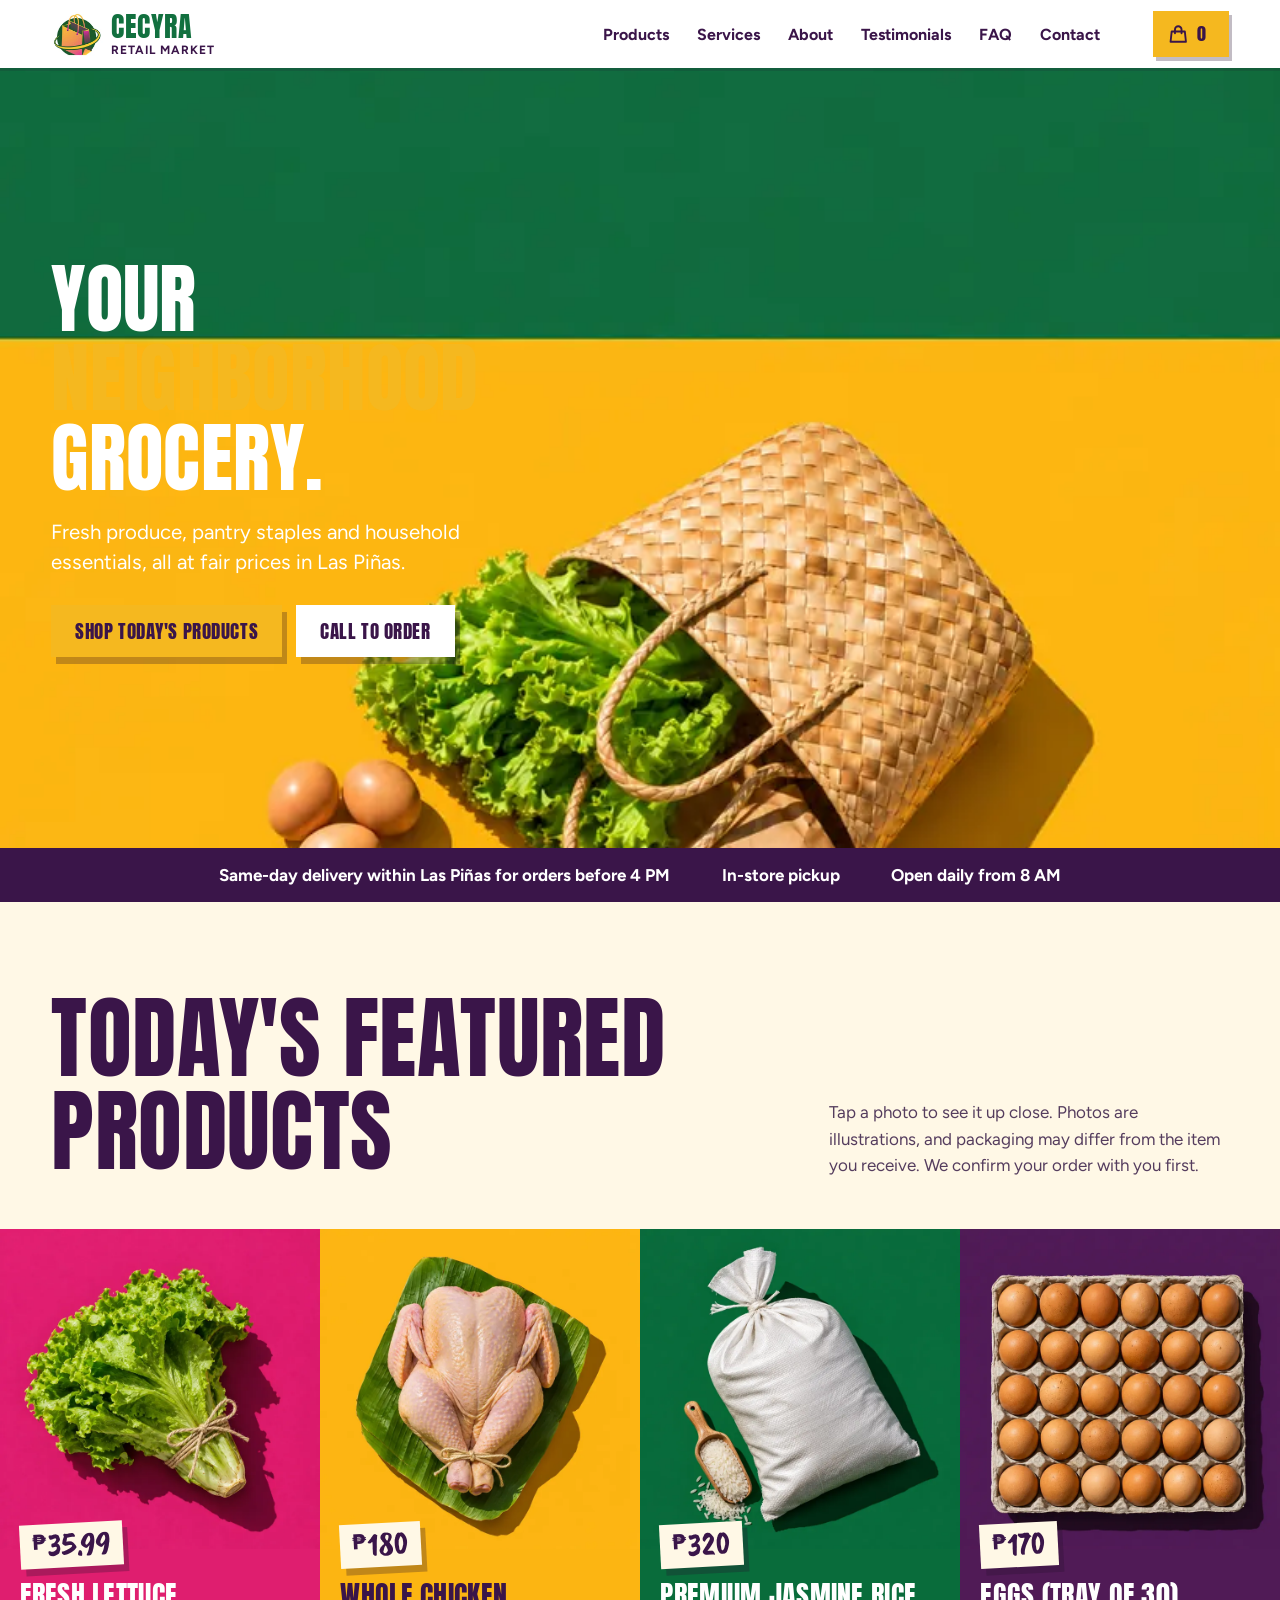
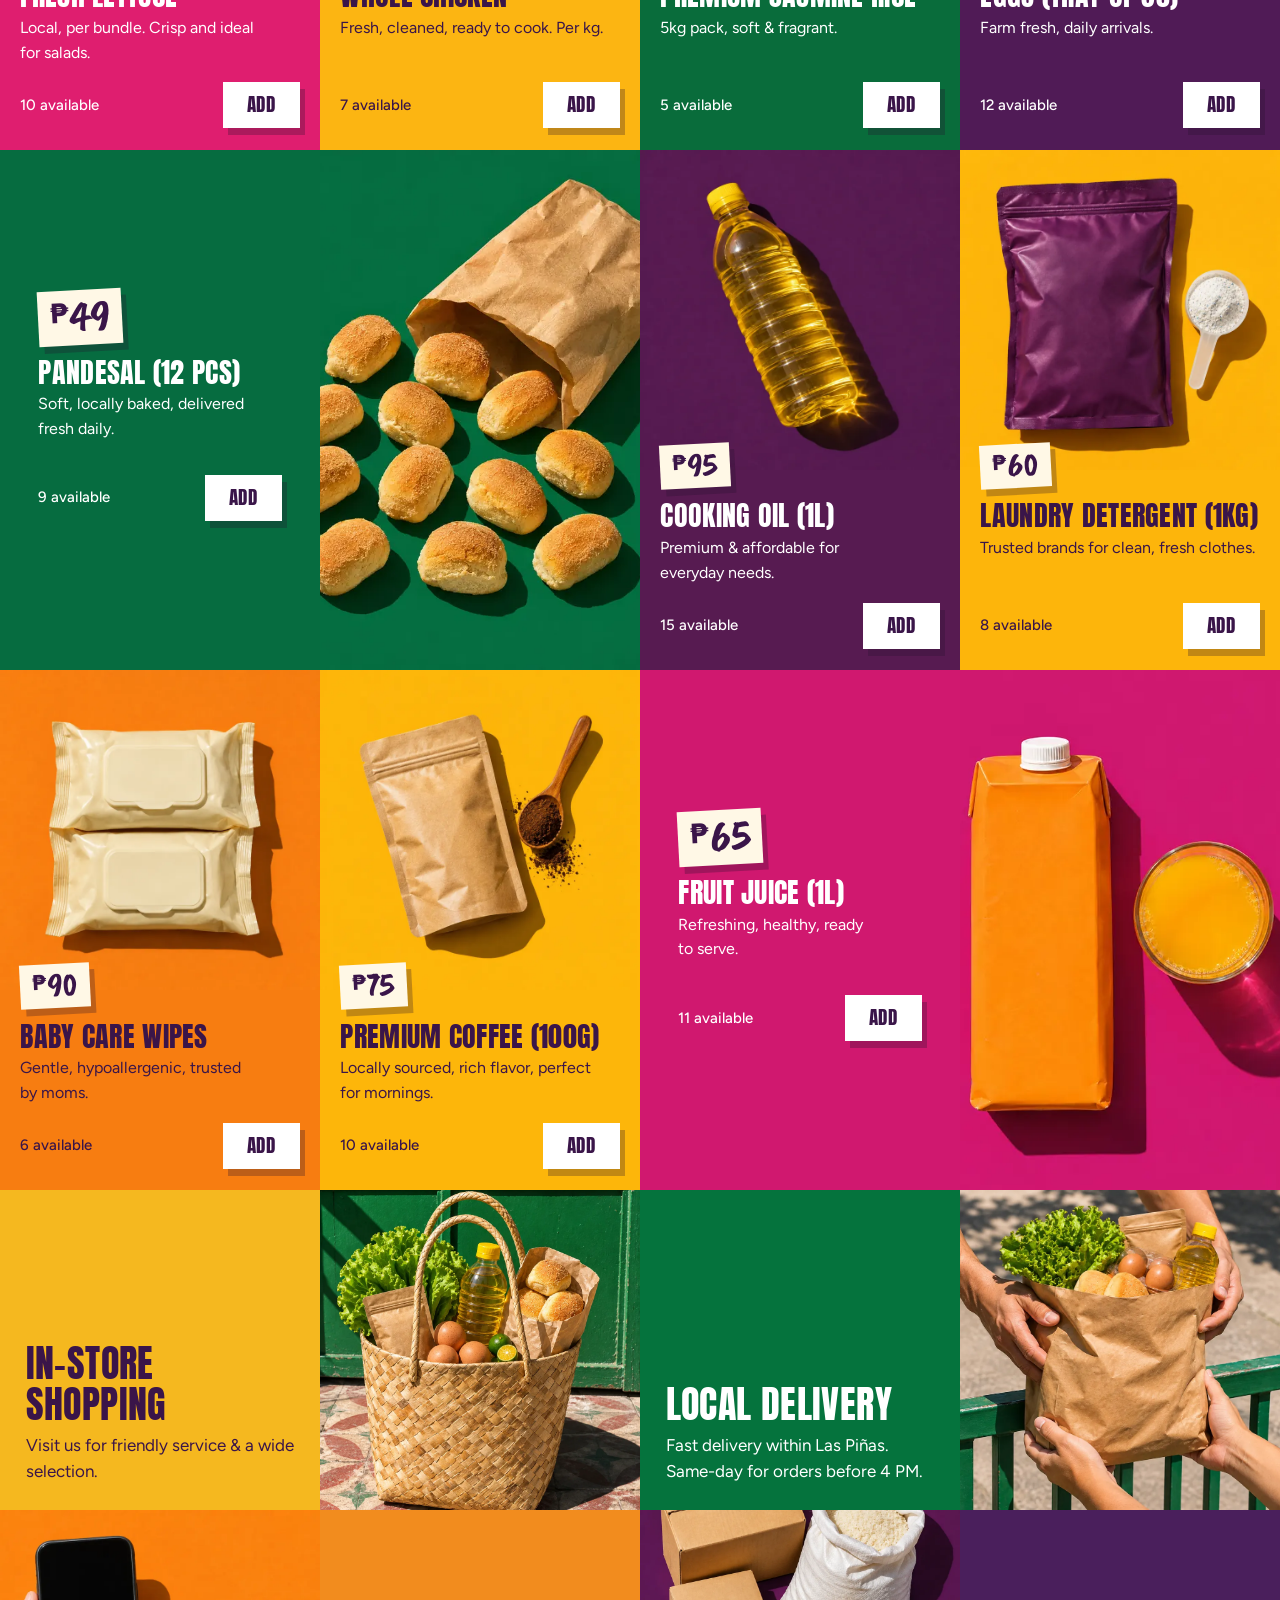
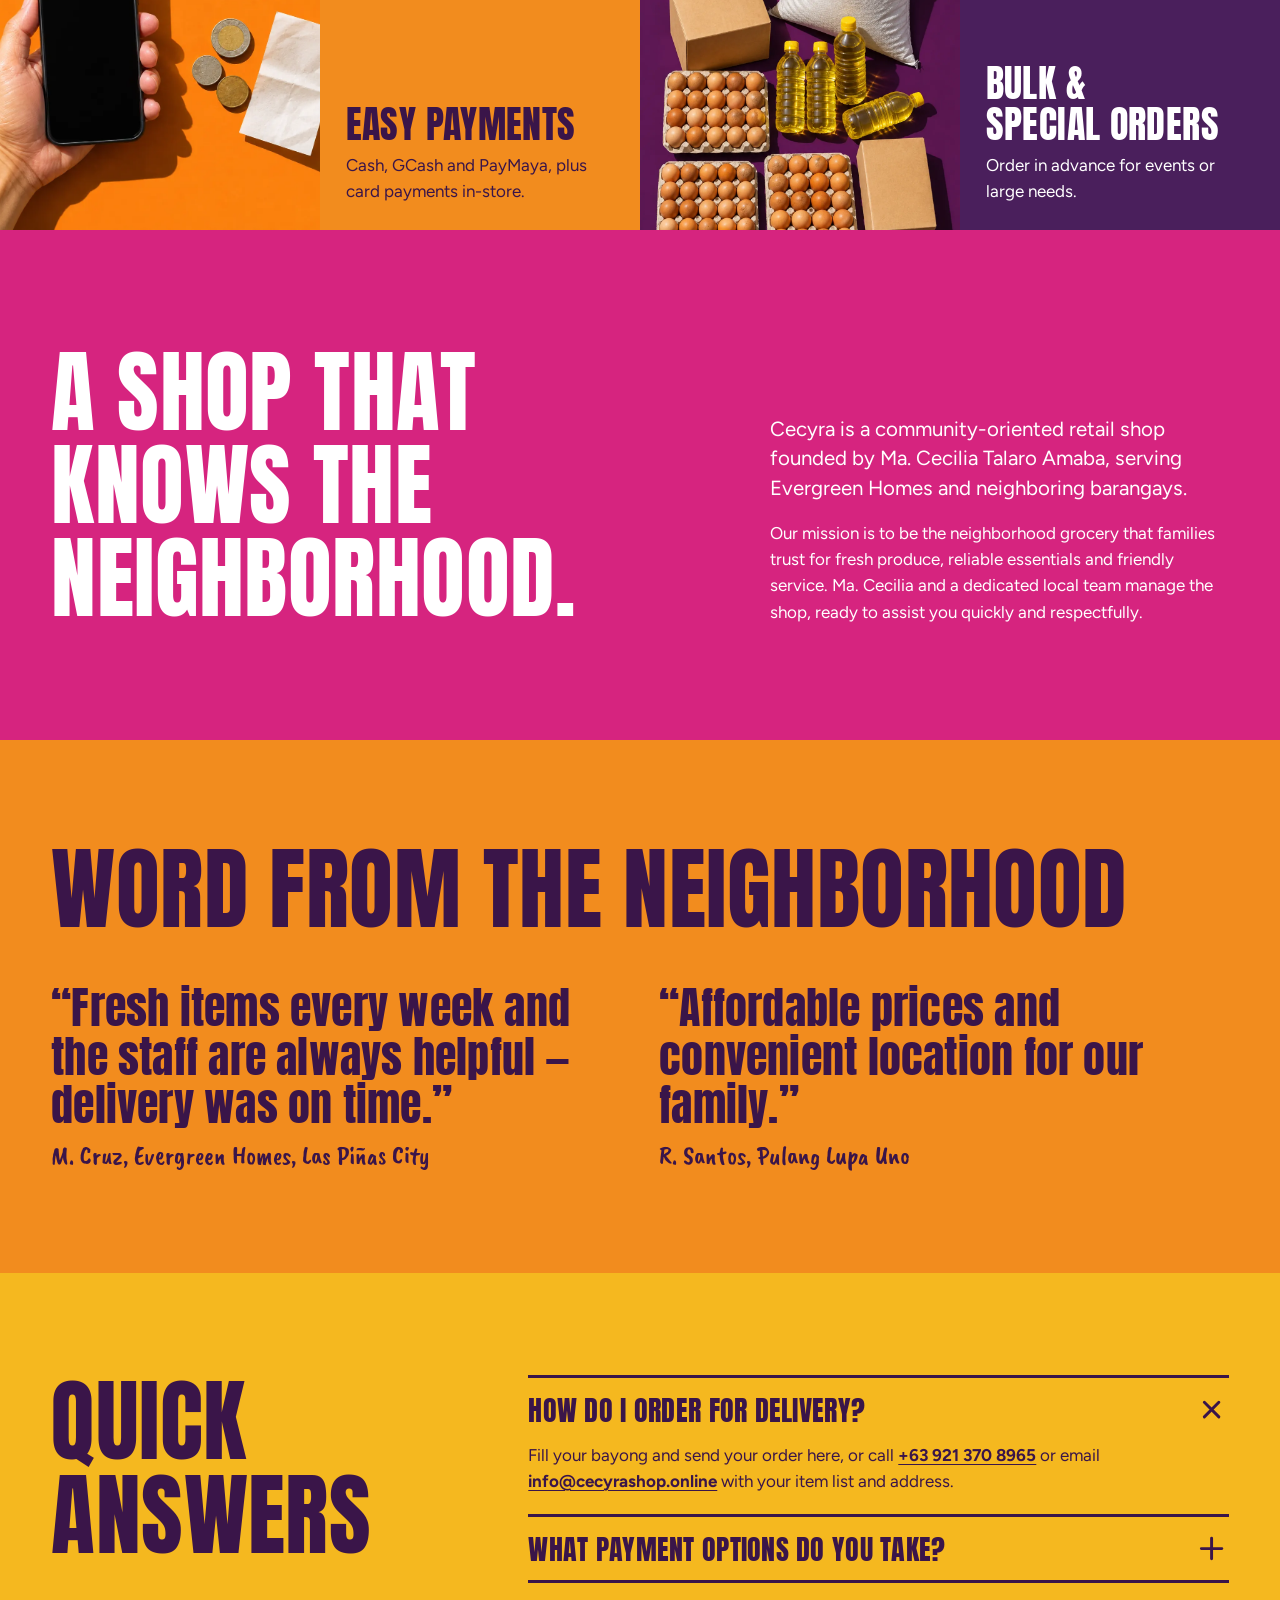
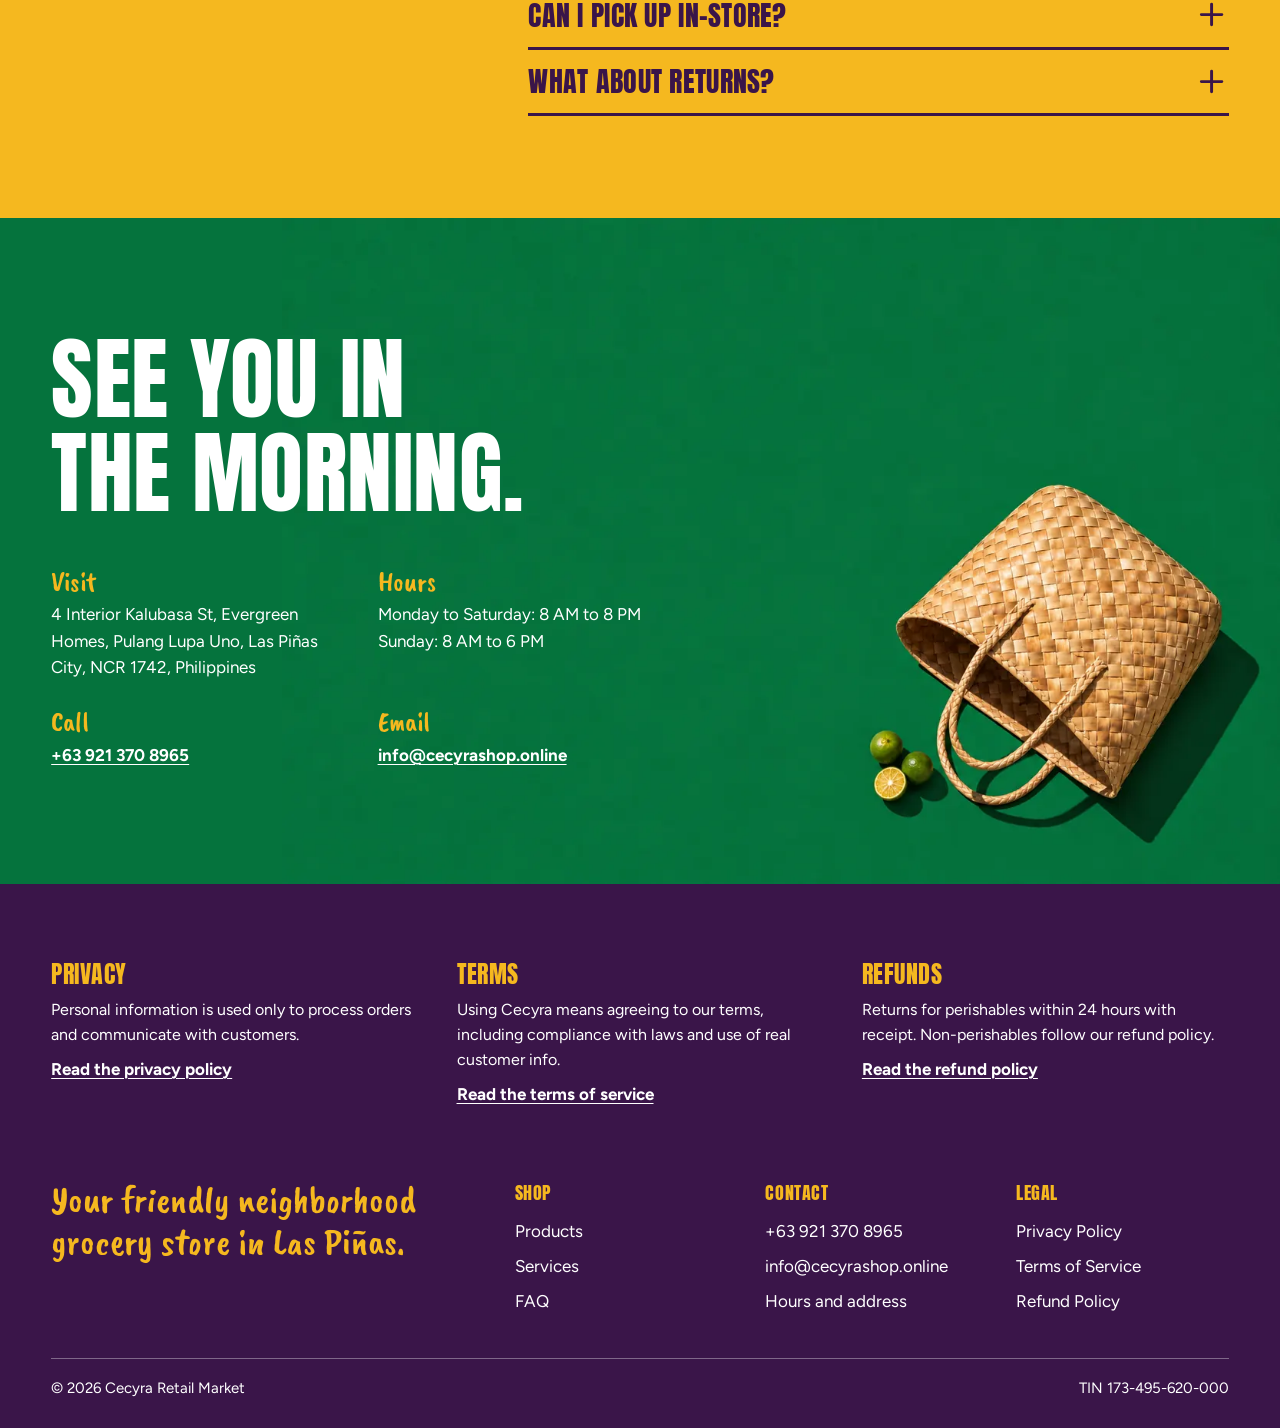
==== commit ec3c202a: "Restore customer testimonials Bring back the testimonials from the previous site with their wording " ====
--- a/index.html
+++ b/index.html
@@ -38,6 +38,7 @@
         <li><a href="#shop" class="nav-link">Products</a></li>
         <li><a href="#services" class="nav-link">Services</a></li>
         <li><a href="#about" class="nav-link">About</a></li>
+        <li><a href="#testimonials" class="nav-link">Testimonials</a></li>
         <li><a href="#faq" class="nav-link">FAQ</a></li>
         <li><a href="#contact" class="nav-link">Contact</a></li>
         <li><button class="nav-close" id="nav-close" aria-label="Close menu"><svg class="icon" aria-hidden="true"><use href="#i-close"/></svg></button></li>
@@ -313,6 +314,22 @@
       </div>
     </section>
 
+    <section class="voices voices--cecyra" id="testimonials" aria-labelledby="voices-title">
+      <div class="wrap">
+        <h2 id="voices-title" class="display">Word from the neighborhood</h2>
+        <div class="voices-grid voices-grid--2">
+          <figure class="voice">
+            <blockquote>“Fresh items every week and the staff are always helpful — delivery was on time.”</blockquote>
+            <figcaption>M. Cruz, Evergreen Homes, Las Piñas City</figcaption>
+          </figure>
+          <figure class="voice">
+            <blockquote>“Affordable prices and convenient location for our family.”</blockquote>
+            <figcaption>R. Santos, Pulang Lupa Uno</figcaption>
+          </figure>
+        </div>
+      </div>
+    </section>
+
     <section class="faq" id="faq" aria-labelledby="faq-title">
       <div class="wrap faq-grid">
         <h2 class="display" id="faq-title">Quick answers</h2>
--- a/assets/site.css
+++ b/assets/site.css
@@ -293,3 +293,17 @@
   html { scroll-behavior: auto; }
   *, *::before, *::after { animation-duration: .01ms !important; animation-delay: 0s !important; transition-duration: .01ms !important; }
 }
+
+/* Testimonials */
+.voices { padding-block: clamp(4rem, 8vw, 7rem); background: var(--orange); color: var(--aubergine); }
+.voice blockquote { font-family: var(--display); font-size: clamp(1.75rem, 3.4vw, 3.25rem); line-height: 1.12; letter-spacing: .005em; }
+.voice figcaption { margin-top: .75rem; font-family: var(--hand); font-size: 1.625rem; line-height: 1.1; }
+
+.voices-grid { display: grid; gap: clamp(1.5rem, 3vw, 3rem); margin-top: clamp(1.75rem, 4vw, 3rem); }
+.voices-grid--2 { grid-template-columns: repeat(2, minmax(0, 1fr)); }
+.voices-grid--3 { grid-template-columns: repeat(3, minmax(0, 1fr)); }
+.voice { margin: 0; }
+.voice blockquote { margin: 0; }
+@media (max-width: 820px) {
+  .voices-grid--2, .voices-grid--3 { grid-template-columns: minmax(0, 1fr); }
+}
